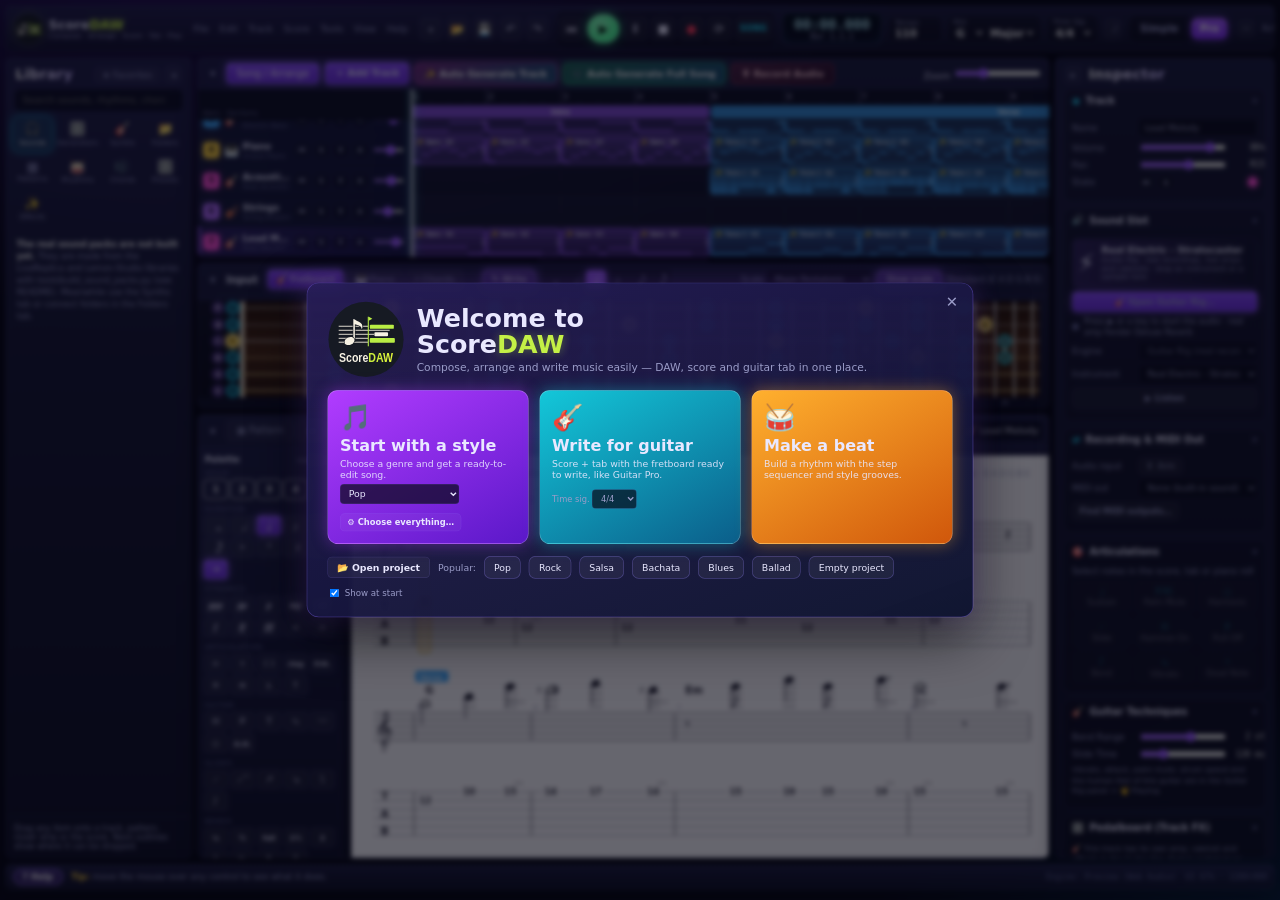
==== index.html @ 05373c9f "Add Acoustic Guitar song preset under Rock" ====
<!DOCTYPE html>
<!--
  =============================================================================
   LEMON SCORE STUDIO — main window
   -----------------------------------------------------------------------------
   DAW + score editor + guitar tab editor in one program.
   Layout (7 fixed zones):
     1. Top bar ........ logo, menus, file, transport, tempo/key/meter, Simple/Pro
     2. Library ........ left panel, drag & drop sounds / rhythms / progressions
     3. Arrange ........ center top, the whole song (tracks over time)
     4. Input strip .... center, fretboard / piano / chord builder (foldable)
     5. Editor ......... center bottom, Pattern | Piano Roll | Score | Tab | Score+Tab | Mixer
     6. Inspector ...... right panel, sound slot, articulations, techniques, pedalboard
     7. Help bar ....... bottom, contextual help for the control under the mouse
   Open this file in Chrome / Edge. In the desktop version it runs inside WebView2.
  =============================================================================
-->
<html lang="en">
<head>
  <meta charset="UTF-8">
  <meta name="viewport" content="width=device-width, initial-scale=1.0">
  <title>ScoreDAW</title>
  <link rel="icon" type="image/svg+xml" href="assets/scoredaw-icon.svg">
  <link rel="stylesheet" href="css/styles.css">
  <link rel="stylesheet" href="css/guitarrig.css">
  <link rel="stylesheet" href="css/pianorig.css">
  <link rel="stylesheet" href="css/windrig.css">
  <link rel="stylesheet" href="css/recstudio.css">
</head>
<body class="mode-pro">

<div id="viewport">
<div id="app">

  <!-- ===================================================== 1. TOP BAR === -->
  <header id="topbar" class="glass">
    <div class="brand" data-help="ScoreDAW — DAW, score and guitar tab editor in one program.">
      <div class="logo"><img src="assets/scoredaw-icon.svg" width="44" height="44" alt="ScoreDAW"></div>
      <div class="brand-text">
        <div class="brand-name">Score<span>DAW</span></div>
        <div class="brand-tag">Compose · Arrange · Score · Tab · Play</div>
      </div>
    </div>

    <nav class="menubar" id="menubar"><!-- built by app.js --></nav>

    <div class="tb-group file-group">
      <button class="icon-btn" id="btnNew" data-help="New project (Ctrl+N). Opens the welcome screen.">＋</button>
      <button class="icon-btn" id="btnOpen" data-help="Open a project file (.lss.json) — Ctrl+O">📂</button>
      <button class="icon-btn" id="btnSave" data-help="Save the project to a file — Ctrl+S">💾</button>
      <button class="icon-btn" id="btnUndo" data-help="Undo — Ctrl+Z">↶</button>
      <button class="icon-btn" id="btnRedo" data-help="Redo — Ctrl+Y">↷</button>
      <input type="file" id="fileOpen" accept=".json,.lss" hidden>
    </div>

    <div class="tb-group transport" id="transport">
      <button class="tr-btn" id="btnHome" data-help="Go to the start of the song (Home)">⏮</button>
      <button class="tr-btn play" id="btnPlay" data-help="Play / Pause — Space">▶</button>
      <button class="tr-btn" id="btnPause" aria-label="Pause" data-help="Pause at the current position. Play resumes from here." disabled>Ⅱ</button>
      <button class="tr-btn" id="btnStop" data-help="Stop and return to the start position">■</button>
      <button class="tr-btn rec" id="btnRec" data-help="Record — R. While playing, notes you play on the PC keyboard, piano, fretboard or MIDI keyboard are recorded on the selected track.">●</button>
      <button class="tr-btn loop" id="btnLoop" aria-label="Loop" aria-pressed="false" data-help="Loop the song or the selected section — L">⟳</button>
      <button class="tr-btn mode" id="btnPatMode" data-help="SONG = play the whole song. PAT = loop only the selected pattern (to build beats and riffs) — P">SONG</button>
    </div>

    <div class="lcd" id="lcd" data-help="Song position: minutes:seconds and Bar.Beat.Sixteenth">
      <div class="lcd-time" id="lcdTime">00:00.000</div>
      <div class="lcd-bars" id="lcdBars">Bar 1.1.1</div>
    </div>

    <div class="tb-group params">
      <label class="param" data-help="Tempo in beats per minute. Drag up/down or type a value.">
        <span>Tempo</span>
        <input type="number" id="inTempo" min="30" max="300" step="1" value="120">
      </label>
      <label class="param" data-help="Key of the song. Used by the scale overlay, chord buttons and generators.">
        <span>Key</span>
        <div class="inline">
          <select id="inKey"></select>
          <select id="inScale"><option value="major">Major</option><option value="minor">Minor</option></select>
        </div>
      </label>
      <label class="param" data-help="Time signature (beats per bar): 2/4 3/4 4/4 5/4 6/8 7/8 9/8 12/8. The generators (Auto Generate) write in 4/4.">
        <span>Time Sig.</span>
        <select id="inMeter"></select>
      </label>
      <button class="toggle-btn" id="btnMetronome" data-help="Metronome on/off — M">
        <span class="tg-ico">𝅘𝅥𝅮</span>
      </button>
    </div>

    <div class="tb-group mode-switch" data-help="Simple mode shows only the essential controls. Pro mode shows everything. Your project is the same in both modes.">
      <button id="btnSimple">Simple</button>
      <button id="btnPro" class="active">Pro</button>
    </div>

    <div class="tb-group right-tools">
      <div class="scale-ctl" data-help="Interface size. Auto fits the window; − / + changes the size (Ctrl − / Ctrl +, Ctrl 0 = Auto).">
        <button class="icon-btn small" id="btnScaleDown">−</button>
        <span id="scaleLabel">Auto</span>
        <button class="icon-btn small" id="btnScaleUp">+</button>
      </div>
      <button class="icon-btn" id="btnSettings" data-help="Settings: audio and MIDI devices, library folders, interface — Ctrl+,">⚙</button>
      <button class="icon-btn" id="btnHelp" data-help="Help and keyboard shortcuts — F1">?</button>
    </div>
  </header>

  <!-- ======================================================== MAIN ===== -->
  <main id="main">

    <!-- ================================================ 2. LIBRARY ===== -->
    <aside id="library" class="glass panel side-panel">
      <!-- collapsed strip (shown when the panel is retracted) -->
      <div class="side-strip" id="libStrip" data-help="Open the Library (Alt+1)"><span class="strip-ico">📚</span><span class="strip-text">Library</span><span class="strip-ico">▸</span></div>
      <div class="side-resize right" id="libResize" data-help="Drag to change the width of the Library"></div>
      <div class="panel-head">
        <h2>Library</h2>
        <button class="chip-btn" id="libFavToggle" data-help="Show only your favorites (★)">★ Favorites</button>
        <button class="collapse-btn" id="btnLibCollapse" data-help="Retract the Library to a thin strip (Alt+1)">◂</button>
      </div>
      <div class="search">
        <input type="search" id="libSearch" placeholder="Search sounds, rhythms, chords…" data-help="Search the whole library by name, genre or instrument">
      </div>
      <div class="lib-tabs" id="libTabs"><!-- built by library.js --></div>
      <div class="lib-list" id="libList"><!-- built by library.js --></div>
      <div class="lib-footer" id="libFooter" data-help="Drag any item from the library and drop it on a track, a pattern, the mixer or the score. Neon outlines show where you can drop it."></div>
    </aside>

    <!-- ================================================= CENTER ======== -->
    <section id="center">

      <!-- 3. ARRANGE -->
      <div id="arrangePanel" class="glass panel">
        <div class="panel-toolbar">
          <button class="fold-btn" id="btnFoldArrange" data-help="Fold / unfold the Song / Arrange panel (Alt+2)">▾</button>
          <div class="tabs big">
            <button class="tab active" data-help="Song / Arrange: the whole song — tracks, sections and patterns over time.">Song / Arrange</button>
          </div>
          <button class="btn primary" id="btnAddTrack" data-help="Add a new track (guitar, bass, keys, strings, synth or drums)">＋ Add Track</button>
          <button class="btn ag-btn" id="btnAutoGen" data-help="Auto Generate Track (Ctrl+G): analyzes the song (key, chords, bass, groove, sections) and writes a melody, harmony, bass or drum part for the selected track in the chosen genre — bar by bar, as editable patterns">✨ Auto Generate Track</button>
          <button class="btn ag-btn ag-full" id="btnAutoSong" data-help="Auto Generate Full Song (Ctrl+Shift+G): creates a complete song of a genre (salsa, merengue, bachata, rock, blues, jazz…) in your key — instruments, rhythm, harmony and melodies of the genre">🎼 Auto Generate Full Song</button>
          <button class="btn rs-btn" id="btnRecStudio" data-help="Recording Studio: record from a microphone, guitar or any input of the PC (selectable), edit the take (cut, add, fades…) and insert it into the song where you choose">🎙 Record Audio</button>
          <div class="spacer"></div>
          <label class="mini-param pro-only" data-help="Zoom of the arrange view">Zoom
            <input type="range" id="arrZoom" min="3" max="16" step="1" value="7">
          </label>
        </div>
        <div class="arr-scroll" id="arrScroll"><!-- built by arrange.js --></div>
      </div>
      <div class="vsplit" id="split1" data-help="Drag to change the height of the Song / Arrange panel. Double-click = default size."></div>

      <!-- 4. INPUT STRIP -->
      <div id="inputStrip" class="glass panel">
        <div class="panel-toolbar">
          <button class="fold-btn" id="btnFoldInput" data-help="Fold / unfold the Input panel (Alt+3)">▾</button>
          <h3>Input</h3>
          <div class="tabs" id="inputTabs">
            <button class="tab active" data-input="fretboard" data-help="Guitar fretboard: click a fret to write a note. Shift+click adds notes to the same chord.">🎸 Fretboard</button>
            <button class="tab" data-input="piano" data-help="Piano: click keys or use the PC keyboard (Z…M and Q…U rows). [ and ] change octave.">🎹 Piano</button>
            <button class="tab" data-input="chords" data-help="Chord Builder: pick a root and a type, see the guitar and piano shapes, insert with one click.">♯ Chords</button>
          </div>
          <div class="sep"></div>
          <button class="toggle-btn on" id="btnWrite" data-help="Step input ON: notes you click or play are written at the cursor of the selected track. OFF: only listen.">✎ Write</button>
          <div class="dur-palette" id="durPalette" data-help="Note duration used when writing notes"></div>
          <div class="spacer"></div>
          <div id="inputOptions" class="input-options"><!-- per-input options --></div>
        </div>
        <div class="input-body" id="inputBody">
          <canvas id="fretCanvas"></canvas>
          <div id="pianoWrap" class="hidden"></div>
          <div id="chordWrap" class="hidden"></div>
        </div>
      </div>

      <div class="vsplit" id="split2" data-help="Drag to change the height of the Input panel. Double-click = default size."></div>

      <!-- 5. EDITOR -->
      <div id="editorPanel" class="glass panel">
        <div class="panel-toolbar">
          <button class="fold-btn" id="btnFoldEditor" data-help="Fold / unfold the Editor panel (Alt+4)">▾</button>
          <div class="tabs big" id="editorTabs">
            <button class="tab" data-view="pattern" data-help="Pattern (F2): step sequencer for drums and percussion">▦ Pattern</button>
            <button class="tab" data-view="pianoroll" data-help="Piano Roll (F3): edit notes, length and velocity">▤ Piano Roll</button>
            <button class="tab" data-view="score" data-help="Score (F4): standard notation">𝄞 Score</button>
            <button class="tab" data-view="tab" data-help="Tab (F5): guitar / bass tablature with techniques">𝄚 Tab</button>
            <button class="tab active" data-view="scoretab" data-help="Score + Tab (F6): notation and tablature linked, like Guitar Pro">𝄞𝄚 Score + Tab</button>
            <button class="tab" data-view="mixer" data-help="Mixer (F7): volume, pan, effects and sends for every track">🎚 Mixer</button>
            <button class="tab" data-view="instrument" data-help="Instrument / Generator (F8): edit the sound generator of the selected track (synth oscillators, filter, envelopes, sampler…)">🎛 Generator</button>
          </div>
          <div id="editorMini"><!-- pattern-only transport --></div>
          <div class="spacer"></div>
          <div class="editor-tools" id="editorTools"><!-- per-view tools --></div>
        </div>
        <div class="editor-body" id="editorBody">
          <div class="view" id="view-pattern"></div>
          <div class="view" id="view-pianoroll"><canvas id="prCanvas"></canvas></div>
          <div class="view notation-view" id="view-notation"><div class="paper" id="paper"></div></div>
          <div class="view" id="view-mixer"></div>
          <div class="view" id="view-instrument"></div>
        </div>
      </div>
    </section>

    <!-- ============================================== 6. INSPECTOR ===== -->
    <aside id="inspector" class="glass panel side-panel">
      <div class="side-strip" id="inspStrip" data-help="Open the Inspector (Alt+5)"><span class="strip-ico">◂</span><span class="strip-text">Inspector</span><span class="strip-ico">🎛️</span></div>
      <div class="side-resize left" id="inspResize" data-help="Drag to change the width of the Inspector"></div>
      <div class="panel-head">
        <button class="collapse-btn" id="btnInspCollapse" data-help="Retract the Inspector to a thin strip (Alt+5)">▸</button>
        <h2>Inspector</h2>
      </div>
      <div class="insp-body" id="inspBody"><!-- built by inspector.js --></div>
    </aside>
  </main>

  <!-- ================================================ 7. HELP BAR ===== -->
  <footer id="helpbar" class="glass">
    <button class="help-pill" id="btnHelp2" data-help="Open help and shortcuts — F1">? Help</button>
    <div class="help-text" id="helpText"><b>Tip:</b> move the mouse over any control to see what it does.</div>
    <div class="status" id="statusBar">
      <span id="statusEngine" data-help="The audio engine runs in the browser (Web Audio). Real samples come from your own sound folders or the optional sound packs you build locally.">Engine: Preview (Web Audio)</span>
      <span id="statusRate"></span>
    </div>
  </footer>

  <!-- ================================================= OVERLAYS ===== -->
  <div id="modalRoot"></div>
  <div id="ctxMenu" class="ctx-menu hidden"></div>
  <div id="toast" class="toast"></div>

</div>
</div>

<!-- Scripts (plain scripts, no build step needed) -->
<script src="js/config.js"></script>
<script src="js/util.js"></script>
<script src="js/pedals.js?v=20261116b"></script>
<script src="js/model.js?v=522aa3b517d8"></script>
<script src="js/audio.js?v=20261116b"></script>
<!-- Guitar Rig: the Guitar Lab engine (tools/guitar-lab) — gl-base.js tells it where its files are -->
<script src="js/gl-base.js"></script>
<script src="tools/guitar-lab/presets.js"></script>
<script src="tools/guitar-lab/packs/index.js" onerror="void 0"></script>
<script src="tools/guitar-lab/sampler.js"></script>
<script src="tools/guitar-lab/engine.js?v=20261116b"></script>
<script src="js/guitarrig.js?v=20261116b"></script>
<!-- Piano Rig: the Piano Lab engine (tools/piano-lab) — pl-base.js tells it where its files are -->
<script src="js/pl-base.js"></script>
<script src="tools/piano-lab/presets.js"></script>
<script src="tools/piano-lab/packs/index.js" onerror="void 0"></script>
<script src="tools/piano-lab/sampler.js"></script>
<script src="tools/piano-lab/engine.js?v=20261116b"></script>
<script src="js/pianorig.js?v=20261116b"></script>
<!-- Wind Rig: the Wind Lab engine (tools/wind-lab) — wl-base.js tells it where its files are -->
<script src="js/wl-base.js"></script>
<script src="tools/wind-lab/presets.js"></script>
<script src="tools/wind-lab/packs/index.js" onerror="void 0"></script>
<script src="tools/wind-lab/engine.js?v=20261116b"></script>
<script src="js/windrig.js?v=20261116b"></script>
<script src="js/samples.js"></script>
<script src="js/factory.js"></script>
<script src="sounds/index.js" onerror="void 0"></script>
<script src="js/views/library.js"></script>
<script src="js/views/arrange.js"></script>
<script src="js/views/input.js"></script>
<script src="js/views/pattern.js"></script>
<script src="js/views/pianoroll.js"></script>
<script src="js/views/notation.js?v=4c7d83ddad11"></script>
<script src="js/views/mixer.js"></script>
<script src="js/views/inspector.js"></script>
<script src="js/settings.js"></script>
<script src="js/generators.js?v=bba59da0f221"></script>
<script src="js/autogen.js?v=80a50e24b7ce"></script>
<script src="js/styles.js?v=19107a860e2a"></script>
<script src="js/bands.js?v=vh20261116"></script>
<script src="js/styledata.js?v=30496b68a63e"></script>
<script src="js/legends.js?v=vh20261116b"></script>
<script src="js/songgen.js?v=4d989468b57d"></script>
<script src="js/vocals.js"></script>
<script src="js/export.js"></script>
<script src="js/midiout.js"></script>
<script src="js/recorder.js"></script>
<script src="js/recstudio.js"></script>
<script src="js/desktop.js"></script>
<script src="js/views/instrument.js"></script>
<script src="js/views/guitarrig-panel.js"></script>
<script src="js/views/rig-ui.js"></script>
<script src="js/views/pianorig-panel.js"></script>
<script src="js/views/windrig-panel.js"></script>
<script src="js/layout.js"></script>
<script src="js/app.js"></script>
</body>
</html>
---- css/styles.css ----
/* =============================================================================
 *  LEMON SCORE STUDIO — STYLES
 *  Dark modern theme, neon accents, glassmorphism, HUD-style readouts.
 *  All colours are CSS variables: change them here to re-theme the app.
 * ============================================================================= */

:root {
  /* ---- base palette ---- */
  --bg-0: #070816;
  --bg-1: #0d0f24;
  --bg-2: #141734;
  --bg-3: #1c2046;
  --glass: rgba(22, 24, 52, 0.72);
  --glass-strong: rgba(28, 30, 64, 0.9);
  --line: rgba(150, 130, 255, 0.16);
  --line-strong: rgba(150, 130, 255, 0.32);
  --text: #e9e8ff;
  --text-dim: #9a9cc8;
  --text-faint: #646799;

  /* ---- neon accents ---- */
  --accent: #9b5cff;          /* purple */
  --accent-2: #22e0ff;        /* cyan */
  --accent-3: #ff4fd8;        /* magenta */
  --good: #2bff88;            /* play green */
  --rec: #ff3b5c;             /* record red */
  --warn: #ffb02e;
  --glow: 0 0 12px rgba(155, 92, 255, 0.55);
  --glow-cyan: 0 0 12px rgba(34, 224, 255, 0.5);

  /* ---- type ---- */
  --font: "Segoe UI Variable Text", "Segoe UI", "Inter", system-ui, sans-serif;
  --font-display: "Segoe UI Variable Display", "Segoe UI", system-ui, sans-serif;
  --font-mono: "Cascadia Mono", "Consolas", "SF Mono", monospace;
  --font-music: "Segoe UI Symbol", "Noto Music", "Bravura Text", "Apple Symbols", serif;

  --radius: 10px;
  --radius-sm: 7px;
}

* { box-sizing: border-box; }
html, body {
  margin: 0; height: 100%; overflow: hidden;
  background: radial-gradient(1200px 700px at 15% -10%, #2a1460 0%, transparent 60%),
              radial-gradient(1000px 600px at 110% 110%, #062a4a 0%, transparent 55%),
              var(--bg-0);
  color: var(--text); font-family: var(--font); font-size: 14px;
  user-select: none;
}
button, input, select { font-family: inherit; font-size: inherit; color: inherit; }
.hidden { display: none !important; }
.spacer { flex: 1; }
.sep { width: 1px; height: 26px; background: var(--line); margin: 0 6px; }

/* ===================================================== SCALING ========== */
/* #app is laid out at the design size and scaled by app.js (CONFIG.ui) */
#viewport { position: fixed; inset: 0; overflow: hidden; }
#app {
  position: absolute; left: 0; top: 0; transform-origin: 0 0;
  display: grid; grid-template-rows: 70px 1fr 38px; gap: 8px; padding: 8px;
}

/* ======================================================= GLASS ========== */
.glass {
  background: linear-gradient(180deg, rgba(34, 36, 76, 0.78), rgba(18, 20, 44, 0.78));
  border: 1px solid var(--line);
  border-radius: var(--radius);
  box-shadow: 0 10px 30px rgba(0, 0, 0, 0.35), inset 0 1px 0 rgba(255, 255, 255, 0.05);
  backdrop-filter: blur(14px);
}
.panel { display: flex; flex-direction: column; min-height: 0; min-width: 0; overflow: hidden; }
.panel-head { display: flex; align-items: center; justify-content: space-between; padding: 12px 14px 8px; }
.panel-head h2 {
  margin: 0; font-family: var(--font-display); font-size: 21px; font-weight: 600; letter-spacing: .3px;
  background: linear-gradient(90deg, #fff, #c9b8ff); -webkit-background-clip: text; background-clip: text; color: transparent;
}
.panel-toolbar {
  display: flex; align-items: center; gap: 8px; padding: 6px 10px; min-height: 44px;
  border-bottom: 1px solid var(--line); flex-wrap: nowrap;
}
.panel-toolbar h3 { margin: 0 6px 0 0; font-size: 16px; font-weight: 600; }

/* ===================================================== BUTTONS ========== */
.btn, .icon-btn, .chip-btn, .toggle-btn, .tab, .tr-btn {
  border: 1px solid var(--line); background: rgba(255, 255, 255, 0.04);
  border-radius: var(--radius-sm); cursor: pointer; transition: all .12s ease;
}
.btn { padding: 7px 14px; font-weight: 600; }
.btn:hover, .icon-btn:hover, .chip-btn:hover, .toggle-btn:hover, .tab:hover { border-color: var(--line-strong); background: rgba(155, 92, 255, 0.14); }
.btn.primary { background: linear-gradient(180deg, #8a4dff, #6a2fe0); border-color: #a77bff; box-shadow: var(--glow); }
.btn.primary:hover { filter: brightness(1.15); }
.btn.cyan { background: linear-gradient(180deg, #1fc7ea, #0d8fb8); border-color: #6fe9ff; box-shadow: var(--glow-cyan); color: #00131c; }
.icon-btn { width: 34px; height: 34px; display: inline-flex; align-items: center; justify-content: center; font-size: 17px; }
.icon-btn.small { width: 26px; height: 26px; font-size: 15px; }
.chip-btn { padding: 4px 10px; font-size: 13px; color: var(--text-dim); }
.chip-btn.on { color: #ffd23f; border-color: #ffd23f66; }
.toggle-btn { padding: 6px 12px; display: inline-flex; align-items: center; gap: 6px; color: var(--text-dim); }
.toggle-btn.on { color: #fff; background: linear-gradient(180deg, rgba(155, 92, 255, .45), rgba(110, 50, 230, .35)); border-color: #a77bff; box-shadow: var(--glow); }
.tabs { display: flex; gap: 4px; }
.tab { padding: 6px 12px; color: var(--text-dim); white-space: nowrap; }
.tabs.big .tab { padding: 7px 15px; font-size: 14.5px; }
.tab.active { color: #fff; background: linear-gradient(180deg, #8a4dff, #6a2fe0); border-color: #b08cff; box-shadow: var(--glow); }
.fold-btn { background: none; border: none; color: var(--text-dim); cursor: pointer; font-size: 16px; }
select, input[type=number], input[type=text], input[type=search] {
  background: rgba(8, 9, 24, 0.7); border: 1px solid var(--line); border-radius: 6px; padding: 5px 8px; outline: none;
}
select:focus, input:focus { border-color: var(--accent-2); box-shadow: var(--glow-cyan); }
option { background: var(--bg-2); }
input[type=range] { accent-color: var(--accent); }

/* ===================================================== TOP BAR ========== */
#topbar { display: flex; align-items: center; gap: 10px; padding: 0 12px; min-width: 0; overflow: hidden; }
.brand { display: flex; align-items: center; gap: 8px; flex: 0 0 auto; white-space: nowrap; }
.brand-name { font-family: var(--font-display); font-weight: 700; font-size: 19px; letter-spacing: .2px; line-height: 1.1; }
.brand-tag { font-size: 10.5px; color: var(--text-dim); }
.menubar { display: flex; gap: 2px; }
.menubar .menu-item { position: relative; padding: 6px 7px; border-radius: 6px; cursor: pointer; color: var(--text-dim); }
.menubar .menu-item:hover, .menubar .menu-item.open { background: rgba(155, 92, 255, .15); color: #fff; }
.menu-drop { position: absolute; min-width: 250px; z-index: 300; padding: 6px; background: var(--glass-strong); }
.menu-drop .mi { padding: 7px 10px; border-radius: 6px; display: flex; justify-content: space-between; gap: 16px; color: var(--text); }
.menu-drop .mi:hover { background: rgba(155, 92, 255, .25); }
.menu-drop .mi kbd { color: var(--text-faint); font-family: var(--font-mono); font-size: 12px; }
.menu-drop .msep { height: 1px; background: var(--line); margin: 5px 4px; }
.tb-group { display: flex; align-items: center; gap: 6px; }
.transport { background: rgba(0, 0, 0, .25); padding: 5px; border-radius: 12px; border: 1px solid var(--line); }
.tr-btn { width: 36px; height: 36px; font-size: 18px; display: inline-flex; align-items: center; justify-content: center; }
.tr-btn.play { width: 48px; border-radius: 50%; height: 44px; color: #002210; background: radial-gradient(circle at 40% 35%, #8dffc0, var(--good)); border-color: #b5ffd6; box-shadow: 0 0 16px rgba(43, 255, 136, .6); }
.tr-btn.play.playing { background: radial-gradient(circle at 40% 35%, #fff2a8, #ffd23f); box-shadow: 0 0 16px rgba(255, 210, 63, .6); }
.tr-btn.rec { color: var(--rec); }
.tr-btn.rec.on { color: #fff; background: var(--rec); box-shadow: 0 0 16px rgba(255, 59, 92, .7); animation: pulse 1s infinite; }
.tr-btn.loop.on { color: var(--accent-2); border-color: #22e0ff66; }
@keyframes pulse { 50% { opacity: .65; } }
.lcd {
  background: linear-gradient(180deg, #05060f, #0b0d22); border: 1px solid var(--line-strong); border-radius: 10px;
  padding: 4px 12px; min-width: 150px; text-align: center; box-shadow: inset 0 0 16px rgba(34, 224, 255, .12);
}
.lcd-time { font-family: var(--font-mono); font-size: 21px; color: #dff9ff; text-shadow: 0 0 8px rgba(34, 224, 255, .6); }
.lcd-bars { font-family: var(--font-mono); font-size: 12px; color: var(--text-dim); }
.params { gap: 8px; }
.param { white-space: nowrap; display: flex; flex-direction: column; font-size: 11px; color: var(--text-dim); background: rgba(0, 0, 0, .25); border: 1px solid var(--line); border-radius: 9px; padding: 3px 8px; }
.param input, .param select { background: transparent; border: none; font-size: 16px; color: #fff; padding: 0; font-weight: 600; }
.param input[type=number] { width: 62px; }
.param .inline { display: flex; gap: 4px; }
.mode-switch { background: rgba(0, 0, 0, .3); border: 1px solid var(--line); border-radius: 12px; padding: 4px; }
.mode-switch button { border: none; background: none; padding: 7px 13px; border-radius: 9px; cursor: pointer; color: var(--text-dim); font-weight: 600; font-size: 15px; }
.mode-switch button.active { background: linear-gradient(180deg, #a35cff, #7b2ff0); color: #fff; box-shadow: var(--glow); }
.right-tools { margin-left: auto; }
.scale-ctl { display: flex; align-items: center; gap: 4px; font-size: 12px; color: var(--text-dim); }
.scale-ctl span { min-width: 42px; text-align: center; font-family: var(--font-mono); }

/* ======================================================== MAIN ========== */
#main { display: grid; grid-template-columns: 280px minmax(0, 1fr) 330px; gap: 8px; min-height: 0; }
#center { display: flex; flex-direction: column; gap: 0; min-width: 0; min-height: 0; }
#inputStrip { flex: 0 0 auto; }
#editorPanel { flex: 1 1 auto; }

/* ===================================================== LIBRARY ========== */
.search { padding: 0 12px 8px; }
.search input { width: 100%; padding: 8px 12px; border-radius: 9px; }
.lib-tabs { display: grid; grid-template-columns: repeat(5, 1fr); gap: 4px; padding: 0 10px 8px; }
.lib-tab { display: flex; flex-direction: column; align-items: center; gap: 2px; padding: 6px 2px; font-size: 11px; color: var(--text-dim); border-radius: 8px; border: 1px solid transparent; cursor: pointer; }
.lib-tab .ico { font-size: 19px; }
.lib-tab:hover { background: rgba(255, 255, 255, .05); }
.lib-tab.active { color: #fff; background: rgba(34, 224, 255, .12); border-color: #22e0ff55; box-shadow: var(--glow-cyan); }
.lib-list { flex: 1; overflow-y: auto; padding: 0 8px 8px; }
.lib-group { margin-bottom: 4px; }
.lib-group-head { display: flex; align-items: center; gap: 8px; padding: 7px 8px; border-radius: 8px; cursor: pointer; font-weight: 600; }
.lib-group-head:hover { background: rgba(255, 255, 255, .05); }
.lib-group-head .chev { margin-left: auto; color: var(--text-faint); transition: transform .15s; }
.lib-group.closed .chev { transform: rotate(-90deg); }
.lib-group.closed .lib-items { display: none; }
.lib-item {
  display: flex; align-items: center; gap: 8px; padding: 6px 8px 6px 26px; border-radius: 7px; cursor: grab;
  border: 1px solid transparent; font-size: 13.5px;
}
.lib-item:hover { background: rgba(155, 92, 255, .14); border-color: var(--line); }
.lib-item.active { background: rgba(155, 92, 255, .25); border-color: #9b5cff88; }
.lib-item .src { margin-left: auto; font-size: 10px; padding: 1px 6px; border-radius: 10px; border: 1px solid var(--line); color: var(--text-dim); }
.lib-item .src.LiveReplica { color: #ff9ff0; border-color: #ff4fd855; }
.lib-item .src.ScoreDAW { color: #ffe27a; border-color: #ffd23f55; }
.lib-item .star { color: var(--text-faint); cursor: pointer; }
.lib-item .star.on { color: #ffd23f; }
.lib-item .play-mini { opacity: 0; color: var(--accent-2); cursor: pointer; }
.lib-item:hover .play-mini { opacity: 1; }
.lib-footer { border-top: 1px solid var(--line); padding: 10px 12px; font-size: 12px; color: var(--text-dim); }
.lib-card { display: flex; gap: 10px; align-items: center; }
.lib-card .big-ico { font-size: 34px; width: 54px; height: 54px; display: flex; align-items: center; justify-content: center; border-radius: 12px; background: rgba(155, 92, 255, .15); border: 1px solid var(--line); }
.lib-card b { color: #fff; font-size: 14px; }

/* ================================================= DRAG & DROP ========== */
body.dragging .drop-target { outline: 2px dashed rgba(34, 224, 255, .55); outline-offset: -3px; }
body.dragging .drop-target.over { outline: 2px solid var(--accent-2); box-shadow: inset 0 0 24px rgba(34, 224, 255, .35); }

/* ===================================================== ARRANGE ========== */
.arr-scroll { flex: 1; overflow: auto; position: relative; min-height: 0; }
.arr-inner { position: relative; }
.arr-ruler-row { position: sticky; top: 0; z-index: 5; display: flex; background: var(--bg-1); }
.arr-corner { position: sticky; left: 0; z-index: 6; background: var(--bg-1); border-right: 1px solid var(--line); display: flex; align-items: flex-end; padding: 4px 8px; font-size: 11px; color: var(--text-faint); }
.arr-rows { position: relative; }
.arr-row { display: flex; height: 46px; border-bottom: 1px solid rgba(255, 255, 255, .04); }
.trk-head {
  position: sticky; left: 0; z-index: 4; display: flex; align-items: center; gap: 7px; padding: 0 8px;
  background: linear-gradient(90deg, #171a3b, #13163a); border-right: 1px solid var(--line); cursor: pointer;
}
.trk-head.sel { background: linear-gradient(90deg, #2a2160, #1d1a4d); box-shadow: inset 3px 0 0 var(--accent); }
.trk-num { width: 24px; height: 24px; border-radius: 6px; display: flex; align-items: center; justify-content: center; font-weight: 700; font-size: 13px; color: #10101e; }
.trk-ico { font-size: 17px; }
.trk-name { flex: 1; min-width: 0; font-size: 13.5px; font-weight: 600; white-space: nowrap; overflow: hidden; text-overflow: ellipsis; }
.trk-name small { display: block; font-weight: 400; color: var(--text-faint); font-size: 10.5px; }
.ms-btn { width: 22px; height: 20px; font-size: 11px; font-weight: 700; border-radius: 4px; border: 1px solid var(--line); background: rgba(0, 0, 0, .3); cursor: pointer; color: var(--text-dim); padding: 0; }
.ms-btn.m.on { background: #ffb02e; color: #221400; }
.ms-btn.s.on { background: #22e0ff; color: #00141c; }
.trk-vol { width: 46px; height: 4px; }
.arr-lanes { position: absolute; top: 0; }
.arr-playhead { position: absolute; top: 0; width: 2px; background: #fff; box-shadow: 0 0 8px #fff, 0 0 14px var(--accent-2); pointer-events: none; z-index: 7; }
.arr-playhead::before { content: ''; position: absolute; top: 0; left: -6px; border: 7px solid transparent; border-top: 9px solid #c9b8ff; }
.arr-empty-drop { height: 40px; display: flex; align-items: center; justify-content: center; color: var(--text-faint); font-size: 12px; }

/* ================================================= INPUT STRIP ========== */
.input-body { height: 168px; position: relative; }
#fretCanvas { width: 100%; height: 100%; display: block; cursor: pointer; }
#pianoWrap { height: 100%; padding: 8px 10px; }
.piano { position: relative; height: 100%; display: flex; }
.pkey { position: relative; flex: 1; border: 1px solid #222; border-radius: 0 0 6px 6px; background: linear-gradient(180deg, #f4f4ff, #d9d9ec); cursor: pointer; display: flex; align-items: flex-end; justify-content: center; padding-bottom: 5px; font-size: 10px; color: #445; }
.pkey.black { position: absolute; z-index: 2; height: 60%; background: linear-gradient(180deg, #2a2c44, #07080f); border-color: #000; color: #aab; }
.pkey.scale:not(.black) { background: linear-gradient(180deg, #f4f4ff, #cfd6ff); }
.pkey.scale.black { background: linear-gradient(180deg, #3a3470, #120f2c); }
.pkey.root:not(.black) { box-shadow: inset 0 -6px 0 #9b5cff; }
.pkey.down, .pkey.lit { background: linear-gradient(180deg, #e5c9ff, #a35cff) !important; color: #fff; }
.pkey.black.down, .pkey.black.lit { background: linear-gradient(180deg, #c48bff, #7b2ff0) !important; }
.pkey .pc { position: absolute; top: 4px; font-family: var(--font-mono); font-size: 10px; color: #7a6aff; }
.pkey.black .pc { color: #c9b8ff; }
.input-options { display: flex; align-items: center; gap: 8px; font-size: 12.5px; color: var(--text-dim); }
.input-options label { display: flex; align-items: center; gap: 4px; }
.dur-palette { display: flex; gap: 2px; background: rgba(0, 0, 0, .25); padding: 3px; border-radius: 8px; border: 1px solid var(--line); }
.dur-btn { width: 30px; height: 28px; border-radius: 6px; border: none; background: none; cursor: pointer; font-family: var(--font-music); font-size: 19px; color: var(--text-dim); line-height: 1; }
.dur-btn.active { background: var(--accent); color: #fff; box-shadow: var(--glow); }
.chord-builder { display: grid; grid-template-columns: 1fr 160px 210px; gap: 14px; padding: 10px 14px; height: 100%; }
.cb-roots, .cb-types, .cb-diatonic { display: flex; flex-wrap: wrap; gap: 4px; margin-bottom: 6px; }
.cb-btn { padding: 4px 9px; min-width: 38px; border-radius: 6px; border: 1px solid var(--line); background: rgba(255, 255, 255, .04); cursor: pointer; font-size: 13px; }
.cb-btn.active { background: var(--accent); border-color: #b08cff; box-shadow: var(--glow); }
.cb-diatonic .cb-btn { min-width: 64px; text-align: center; }
.cb-diatonic .cb-btn small { display: block; color: var(--text-faint); font-size: 10px; }
.cb-name { font-size: 30px; font-weight: 700; font-family: var(--font-display); text-shadow: 0 0 12px rgba(155, 92, 255, .7); }
.cb-diagram { display: flex; flex-direction: column; align-items: center; gap: 6px; }

/* ====================================================== EDITOR ========== */
.editor-body { flex: 1; position: relative; min-height: 0; }
.view { position: absolute; inset: 0; display: none; overflow: auto; }
.view.active { display: block; }
.editor-tools { display: flex; align-items: center; gap: 6px; }
.tool-btn { min-width: 32px; height: 30px; padding: 0 8px; border-radius: 6px; border: 1px solid var(--line); background: rgba(255, 255, 255, .04); cursor: pointer; font-size: 13px; color: var(--text-dim); }
.tool-btn.music { font-family: var(--font-music); font-size: 17px; }
.tool-btn:hover { color: #fff; border-color: var(--line-strong); }
.tool-btn.on { color: #fff; background: rgba(155, 92, 255, .35); border-color: #a77bff; }
.track-pick { min-width: 170px; }

/* --- pattern (step sequencer) --- */
.seq { padding: 10px 14px; }
.seq-head { display: flex; align-items: center; gap: 10px; margin-bottom: 8px; color: var(--text-dim); font-size: 13px; }
.seq-row { display: grid; grid-template-columns: 34px 170px 1fr; align-items: center; gap: 8px; margin-bottom: 5px; }
.seq-row .rname { display: flex; align-items: center; gap: 8px; font-size: 13.5px; cursor: pointer; }
.seq-row .rdot { width: 10px; height: 10px; border-radius: 50%; }
.seq-steps { display: grid; grid-template-columns: repeat(var(--steps, 16), 1fr); gap: 4px; }
.step { height: 30px; border-radius: 5px; background: rgba(255, 255, 255, .06); border: 1px solid rgba(255, 255, 255, .06); cursor: pointer; transition: transform .05s; }
.step.beat { background: rgba(255, 255, 255, .1); }
.step.on { box-shadow: 0 0 10px currentColor; }
.step.now { outline: 2px solid #fff; }
.seq-nums { display: grid; grid-template-columns: repeat(16, 1fr); gap: 4px; margin-left: 220px; font-size: 11px; color: var(--text-faint); text-align: center; margin-bottom: 4px; }
.seq-bars { display: flex; gap: 4px; flex-wrap: wrap; margin-top: 12px; align-items: center; font-size: 12px; color: var(--text-dim); }
.bar-chip { width: 30px; height: 22px; border-radius: 5px; border: 1px solid var(--line); background: rgba(255, 255, 255, .04); cursor: pointer; font-size: 11px; }
.bar-chip.on { background: rgba(124, 255, 79, .3); border-color: #7cff4f88; color: #fff; }

/* --- piano roll --- */
#prCanvas { display: block; }

/* --- notation --- */
.notation-view { background: radial-gradient(800px 400px at 50% 0, rgba(155, 92, 255, .08), transparent); }
.paper { margin: 12px auto; background: #fbfaff; border-radius: 8px; box-shadow: 0 8px 30px rgba(0, 0, 0, .5); width: max-content; padding: 14px 20px 20px; }
.paper svg { display: block; }
.paper text { font-family: var(--font); }
.paper .music { font-family: var(--font-music); }
.empty-msg { padding: 40px; text-align: center; color: var(--text-dim); font-size: 15px; }
.empty-msg b { color: #fff; }

/* --- mixer --- */
.mixer { display: flex; gap: 8px; padding: 10px; height: 100%; min-width: max-content; }
.strip { width: 108px; display: flex; flex-direction: column; align-items: center; gap: 6px; padding: 8px 6px; border-radius: 10px; background: linear-gradient(180deg, rgba(40, 42, 86, .8), rgba(16, 18, 40, .9)); border: 1px solid var(--line); }
.strip.sel { border-color: #a77bff; box-shadow: var(--glow); }
.strip.master { width: 140px; background: linear-gradient(180deg, rgba(80, 60, 20, .5), rgba(20, 16, 10, .9)); border-color: #ffd23f55; }
.strip-head { width: 100%; text-align: center; padding: 4px; border-radius: 7px; font-weight: 700; font-size: 12.5px; color: #10101e; white-space: nowrap; overflow: hidden; text-overflow: ellipsis; }
.strip .slots { width: 100%; display: flex; flex-direction: column; gap: 3px; }
.slot { font-size: 11px; padding: 3px 6px; border-radius: 5px; background: rgba(0, 0, 0, .35); border: 1px solid var(--line); color: var(--text-faint); cursor: pointer; display: flex; justify-content: space-between; }
.slot.on { color: #fff; border-color: #22e0ff66; }
.slot.on::after { content: '●'; color: var(--good); }
.strip .knobrow { display: flex; gap: 4px; font-size: 10px; color: var(--text-dim); width: 100%; justify-content: space-between; }
.strip .knobrow label { display: flex; flex-direction: column; align-items: center; width: 50%; }
.strip .knobrow input { width: 44px; }
.fader-wrap { flex: 1; display: flex; gap: 6px; align-items: stretch; min-height: 120px; }
.fader { writing-mode: vertical-lr; direction: rtl; width: 22px; }
.meter { width: 10px; border-radius: 4px; background: #05060f; border: 1px solid var(--line); position: relative; overflow: hidden; }
.meter i { position: absolute; left: 0; right: 0; bottom: 0; background: linear-gradient(0deg, #2bff88 0%, #c8ff3a 60%, #ffb02e 80%, #ff3b5c 100%); background-size: 100% 100%; }
.db { font-family: var(--font-mono); font-size: 11px; color: var(--text-dim); }
.strip .ms { display: flex; gap: 4px; }
.loud { font-family: var(--font-mono); font-size: 22px; color: #ffe27a; text-shadow: 0 0 10px rgba(255, 210, 63, .5); }

/* ==================================================== INSPECTOR ========= */
.insp-body { flex: 1; overflow-y: auto; padding: 0 12px 12px; }
.insp-sec { border: 1px solid var(--line); border-radius: 10px; margin-bottom: 10px; background: rgba(0, 0, 0, .18); }
.insp-sec > h4 { margin: 0; padding: 9px 12px; font-size: 14.5px; display: flex; align-items: center; gap: 8px; cursor: pointer; }
.insp-sec > h4 .pw { color: var(--accent-2); }
.insp-sec > h4 .chev { margin-left: auto; color: var(--text-faint); }
.insp-sec.closed > .insp-content { display: none; }
.insp-content { padding: 4px 12px 12px; }
.insp-row { display: flex; align-items: center; gap: 8px; margin: 6px 0; font-size: 13px; color: var(--text-dim); }
.insp-row > span:first-child { min-width: 92px; }
.insp-row select, .insp-row input[type=text] { flex: 1; min-width: 0; }
.insp-row input[type=range] { flex: 1; }
.insp-row .val { min-width: 48px; text-align: right; font-family: var(--font-mono); font-size: 12px; color: #fff; }
.inst-card { display: flex; align-items: center; gap: 10px; padding: 8px; border-radius: 9px; background: linear-gradient(90deg, rgba(155, 92, 255, .2), transparent); border: 1px solid var(--line); margin: 6px 0; }
.inst-card .big-ico { font-size: 36px; }
.inst-card b { font-size: 14px; }
.inst-card small { display: block; color: var(--text-dim); font-size: 11px; }
.art-grid { display: grid; grid-template-columns: repeat(3, 1fr); gap: 5px; }
.art-btn { padding: 7px 4px; border-radius: 7px; border: 1px solid var(--line); background: rgba(255, 255, 255, .04); cursor: pointer; font-size: 12px; display: flex; flex-direction: column; align-items: center; gap: 1px; }
.art-btn .sym { font-family: var(--font-music); font-size: 15px; color: var(--accent-2); }
.art-btn.on { background: rgba(155, 92, 255, .4); border-color: #b08cff; box-shadow: var(--glow); }
.art-btn:disabled { opacity: .4; cursor: default; }
.pedals { display: grid; grid-template-columns: repeat(4, 1fr); gap: 6px; }
.pedal {
  height: 74px; border-radius: 9px; cursor: pointer; display: flex; flex-direction: column; align-items: center; justify-content: space-between; padding: 6px 2px;
  font-weight: 800; font-size: 11px; color: #fff; text-shadow: 0 1px 2px #0008; border: 1px solid rgba(255, 255, 255, .2); filter: saturate(.35) brightness(.6); position: relative;
}
.pedal .knobs { display: flex; gap: 4px; }
.pedal .knobs i { width: 12px; height: 12px; border-radius: 50%; background: radial-gradient(circle at 35% 35%, #555, #111); border: 1px solid #000; }
.pedal .led { width: 8px; height: 8px; border-radius: 50%; background: #300; }
.pedal.on { filter: none; box-shadow: 0 0 14px rgba(255, 255, 255, .25); }
.pedal.on .led { background: #ff3b3b; box-shadow: 0 0 8px #ff3b3b; }
.pedal.selected { outline: 2px solid #fff; }
.chain-label { font-size: 11px; color: var(--text-dim); margin: 8px 0 4px; text-align: center; font-family: var(--font-mono); }

/* ===================================================== HELP BAR ========= */
#helpbar { display: flex; align-items: center; gap: 12px; padding: 0 10px; font-size: 13px; }
.help-pill { border: 1px solid #a77bff; background: rgba(155, 92, 255, .25); color: #fff; border-radius: 16px; padding: 4px 14px; cursor: pointer; font-weight: 600; }
.help-text { flex: 1; color: var(--text-dim); white-space: nowrap; overflow: hidden; text-overflow: ellipsis; }
.help-text b { color: #ffd23f; }
.status { display: flex; gap: 14px; color: var(--text-faint); font-size: 12px; font-family: var(--font-mono); }

/* ====================================================== MODALS ========== */
.modal-back { position: absolute; inset: 0; background: rgba(4, 4, 14, .6); backdrop-filter: blur(4px); display: flex; align-items: center; justify-content: center; z-index: 100; }
.modal { width: 1000px; max-width: 92%; padding: 26px 30px; border-radius: 18px; position: relative;
  background: linear-gradient(160deg, rgba(40, 30, 90, .92), rgba(12, 18, 46, .95)); border: 1px solid #8a6bff66; box-shadow: 0 30px 80px rgba(0, 0, 0, .6), 0 0 40px rgba(155, 92, 255, .25); }
.modal .close { position: absolute; top: 14px; right: 16px; background: none; border: none; color: var(--text-dim); font-size: 22px; cursor: pointer; }
.welcome-head { display: flex; align-items: center; gap: 18px; margin-bottom: 18px; }
.welcome-head h1 { margin: 0; font-family: var(--font-display); font-size: 38px; line-height: 1.05; }
.welcome-head h1 span { color: #ffd23f; text-shadow: 0 0 18px rgba(255, 210, 63, .5); }
.welcome-head p { margin: 4px 0 0; color: var(--text-dim); font-size: 16px; }
.wcards { display: grid; grid-template-columns: repeat(3, 1fr); gap: 16px; }
.wcard { border-radius: 16px; padding: 18px; cursor: pointer; min-height: 170px; display: flex; flex-direction: column; gap: 6px; position: relative; border: 1px solid rgba(255, 255, 255, .25); transition: transform .12s; }
.wcard:hover { transform: translateY(-3px) scale(1.01); }
.wcard .wico { font-size: 38px; }
.wcard h3 { margin: 0; font-size: 24px; }
.wcard p { margin: 0; font-size: 14px; opacity: .9; }
.wcard select { margin-top: auto; align-self: flex-start; }
.wcard.style { background: linear-gradient(150deg, #b13cff, #5b18c9); box-shadow: 0 0 24px rgba(177, 60, 255, .4); }
.wcard.guitar { background: linear-gradient(150deg, #13c7d9, #0b5e8a); box-shadow: 0 0 24px rgba(19, 199, 217, .4); }
.wcard.beat { background: linear-gradient(150deg, #ffb02e, #d0570b); box-shadow: 0 0 24px rgba(255, 176, 46, .4); }
.welcome-foot { display: flex; align-items: center; gap: 12px; margin-top: 18px; flex-wrap: wrap; }
.tpl-chip { padding: 8px 14px; border-radius: 10px; border: 1px solid var(--line-strong); background: rgba(255, 255, 255, .05); cursor: pointer; }
.tpl-chip:hover { background: rgba(155, 92, 255, .25); }
.help-modal { max-height: 86%; overflow: auto; }
.help-modal table { width: 100%; border-collapse: collapse; font-size: 13.5px; }
.help-modal td { padding: 5px 8px; border-bottom: 1px solid var(--line); }
.help-modal td:first-child { font-family: var(--font-mono); color: #ffd23f; white-space: nowrap; }
.help-cols { display: grid; grid-template-columns: 1fr 1fr; gap: 24px; }

/* =================================================== CONTEXT MENU ======= */
.ctx-menu { position: absolute; z-index: 120; min-width: 200px; padding: 6px; border-radius: 10px; background: var(--glass-strong); border: 1px solid var(--line-strong); box-shadow: 0 12px 30px #0009; }
.ctx-menu .mi { padding: 7px 10px; border-radius: 6px; cursor: pointer; }
.ctx-menu .mi:hover { background: rgba(155, 92, 255, .3); }
.ctx-menu .msep { height: 1px; background: var(--line); margin: 4px; }

/* ========================================================= TOAST ======== */
.toast { position: absolute; left: 50%; bottom: 60px; transform: translateX(-50%) translateY(20px); opacity: 0; pointer-events: none;
  padding: 10px 18px; border-radius: 12px; background: var(--glass-strong); border: 1px solid #a77bff; box-shadow: var(--glow); transition: all .2s; z-index: 200; font-size: 14px; }
.toast.show { opacity: 1; transform: translateX(-50%) translateY(0); }

/* =================================================== SIMPLE MODE ======== */
body.mode-simple .pro-only { display: none !important; }

/* ===================================================== SCROLLBARS ======= */
::-webkit-scrollbar { width: 10px; height: 10px; }
::-webkit-scrollbar-track { background: transparent; }
::-webkit-scrollbar-thumb { background: rgba(155, 92, 255, .35); border-radius: 6px; border: 2px solid transparent; background-clip: padding-box; }
::-webkit-scrollbar-thumb:hover { background-color: rgba(155, 92, 255, .6); }

/* ================================================ v0.2 ADDITIONS ======== */
.btn.small { padding: 5px 10px; font-size: 12.5px; }
.lib-actions { display: flex; gap: 6px; flex-wrap: wrap; padding: 4px 4px 8px; }
.lib-root { display: flex; align-items: center; gap: 6px; padding: 6px 8px; margin: 2px 0; border-radius: 8px; background: rgba(34, 224, 255, .07); border: 1px solid rgba(34, 224, 255, .2); font-size: 13px; }
.lib-root small { color: var(--text-dim); margin-right: auto; }
.lib-hint { padding: 10px 8px; color: var(--text-dim); font-size: 12.5px; line-height: 1.45; }
.lib-hint b { color: #fff; }
.lib-folder { display: flex; align-items: center; gap: 4px; padding: 5px 6px; border-radius: 6px; cursor: pointer; font-size: 13px; white-space: nowrap; overflow: hidden; text-overflow: ellipsis; }
.lib-folder:hover { background: rgba(255, 255, 255, .06); }
.lib-folder .chev { width: 12px; color: var(--text-faint); }
.lib-tree .lib-item { padding-top: 4px; padding-bottom: 4px; }
.lib-item .nm { flex: 1; min-width: 0; white-space: nowrap; overflow: hidden; text-overflow: ellipsis; }
.lib-item .src { white-space: nowrap; }
.lib-tabs { grid-template-columns: repeat(4, 1fr); }
.pat-dot { width: 10px; height: 10px; border-radius: 3px; flex: 0 0 auto; box-shadow: 0 0 6px currentColor; }
.pad-sample { display: block; font-size: 10.5px; color: var(--accent-2); white-space: nowrap; overflow: hidden; text-overflow: ellipsis; max-width: 160px; }
.seq-row .rname { flex-direction: column; align-items: flex-start; gap: 0; }
.step.odd-bar { background: rgba(155, 92, 255, .10); }
.tr-btn.mode { width: 54px; font-size: 12px; font-weight: 800; letter-spacing: .5px; color: var(--accent-2); }
.tr-btn.mode.pat { color: #10101e; background: linear-gradient(180deg, #ffd23f, #ff9f2e); border-color: #ffe27a; box-shadow: 0 0 14px rgba(255, 176, 46, .6); }
#editorPanel .panel-toolbar .tabs { flex-shrink: 0; }
#editorPanel .panel-toolbar .spacer { flex: 0 0 8px; }
.editor-tools { flex: 1 1 auto; min-width: 0; overflow-x: auto; scrollbar-width: thin; }
.editor-tools > :first-child { margin-left: auto; }
.editor-tools > * { flex-shrink: 0; }

/* ======================================= RESIZABLE / COLLAPSIBLE PANELS == */
#main { transition: grid-template-columns .18s ease; }
body.resizing #main { transition: none; }
body.resizing, body.resizing * { cursor: inherit !important; user-select: none; }
.vsplit { flex: 0 0 8px; position: relative; cursor: row-resize; }
.vsplit::after { content: ''; position: absolute; left: 40%; right: 40%; top: 3px; height: 2px; border-radius: 2px; background: rgba(155, 92, 255, .35); transition: all .12s; }
.vsplit:hover::after, .vsplit.active::after { left: 10%; right: 10%; background: var(--accent-2); box-shadow: var(--glow-cyan); }
.vsplit.disabled { cursor: default; }
.vsplit.disabled::after { opacity: .15; }
body.resizing.row { cursor: row-resize; }
.panel.folded { flex: 0 0 auto !important; height: auto !important; }
.panel.folded > :not(.panel-toolbar) { display: none !important; }
.panel.folded > .panel-toolbar { border-bottom: none; }
.fold-btn { width: 24px; height: 24px; border-radius: 6px; flex: 0 0 auto; }
.fold-btn:hover { background: rgba(155, 92, 255, .2); color: #fff; }
.input-body { min-height: 0; }

.side-panel { position: relative; }
.side-resize { position: absolute; top: 0; bottom: 0; width: 7px; cursor: col-resize; z-index: 8; }
.side-resize.right { right: 0; }
.side-resize.left { left: 0; }
.side-resize:hover, .side-resize.active { background: linear-gradient(90deg, transparent, rgba(34, 224, 255, .45), transparent); }
.collapse-btn { width: 26px; height: 26px; border-radius: 7px; border: 1px solid var(--line); background: rgba(255, 255, 255, .04); color: var(--text-dim); cursor: pointer; flex: 0 0 auto; }
.collapse-btn:hover { color: #fff; border-color: var(--accent-2); box-shadow: var(--glow-cyan); }
#inspector .panel-head { justify-content: flex-start; gap: 10px; }
#library .panel-head { gap: 8px; }
#library .panel-head h2 { margin-right: auto; }
.side-strip { display: none; }
.side-collapsed > :not(.side-strip) { display: none !important; }
.side-collapsed .side-strip {
  display: flex; flex-direction: column; align-items: center; gap: 12px; height: 100%; padding: 12px 0; cursor: pointer;
  color: var(--text-dim); font-weight: 600; letter-spacing: 1px;
}
.side-collapsed .side-strip:hover { color: #fff; background: rgba(155, 92, 255, .12); }
.strip-text { writing-mode: vertical-rl; font-size: 14px; font-family: var(--font-display); }
#inspector.side-collapsed .strip-text { transform: rotate(180deg); }
.strip-ico { font-size: 15px; }

/* ================================================ PEDAL MODELS ========= */
.pedals { grid-template-columns: repeat(4, 1fr); }
.pedal { height: 78px; font-size: 12px; text-shadow: none; filter: saturate(.45) brightness(.55); }
.pedal b { font-size: 12.5px; font-weight: 900; letter-spacing: .3px; }
.pedal small { font-size: 9px; font-weight: 700; opacity: .75; letter-spacing: .5px; }
.pedal .knobs i { width: 10px; height: 10px; }
.pedal-editor { border: 1px solid var(--line); border-radius: 10px; padding: 6px 10px 8px; margin-top: 6px; background: rgba(0, 0, 0, .2); }
.pedal-editor select { flex: 1; min-width: 0; }
.model-desc { font-size: 11.5px; color: var(--text-dim); margin: 2px 0 6px; line-height: 1.35; }

/* ================================================ PATTERN LIST ========= */
.pat-new { display: grid; grid-template-columns: 1fr; gap: 6px; padding: 4px 4px 4px; }
.pat-new .btn { padding: 9px 10px; font-size: 13.5px; }
.lib-hint.small { padding: 4px 6px 8px; font-size: 11.5px; }
.pat-row { display: flex; align-items: center; gap: 8px; padding: 7px 6px 7px 10px; margin: 2px 0; border-radius: 9px; border: 1px solid transparent; cursor: grab; }
.pat-row:hover { background: rgba(155, 92, 255, .12); border-color: var(--line); }
.pat-row.active { background: rgba(155, 92, 255, .25); border-color: #9b5cff99; box-shadow: inset 3px 0 0 var(--accent); }
.pat-dot.big { width: 14px; height: 14px; border-radius: 4px; }
.pr-name { flex: 1; min-width: 0; display: flex; flex-direction: column; }
.pr-name b { font-size: 13.5px; font-weight: 600; white-space: nowrap; overflow: hidden; text-overflow: ellipsis; }
.pr-name small { font-size: 11px; color: var(--text-dim); }
.pr-input { width: 100%; font-size: 13.5px; padding: 4px 6px; }
.pr-btns { display: flex; gap: 3px; flex: 0 0 auto; }
.pr-btn { width: 28px; height: 26px; border-radius: 6px; border: 1px solid var(--line); background: rgba(255, 255, 255, .05); color: var(--text-dim); cursor: pointer; font-size: 13px; }
.pr-btn:hover { color: #fff; border-color: var(--accent-2); background: rgba(34, 224, 255, .15); }
.pr-btn.danger:hover { border-color: var(--rec); background: rgba(255, 59, 92, .25); }
.tool-btn.labeled { padding: 0 10px; color: var(--text); }
.tool-btn.danger:hover { border-color: var(--rec); background: rgba(255, 59, 92, .25); }
.bar-label { font-size: 12.5px; color: var(--text-dim); }
.btn.danger-btn { background: linear-gradient(180deg, #ff4d6d, #d6203f); border-color: #ff8fa3; box-shadow: 0 0 12px rgba(255, 59, 92, .5); color: #fff; }

/* ============================================ EDITOR MINI TRANSPORT ===== */
#editorMini { flex: 0 0 auto; }
.mini-transport { display: flex; align-items: center; gap: 4px; padding: 3px 8px 3px 4px; border-radius: 10px; background: rgba(255, 176, 46, .08); border: 1px solid rgba(255, 176, 46, .35); }
.mt-btn { width: 30px; height: 28px; border-radius: 7px; border: 1px solid var(--line); background: rgba(0, 0, 0, .3); color: var(--text); cursor: pointer; font-size: 13px; }
.mt-btn:hover { border-color: #ffb02e; }
.mt-btn.play { color: #2bff88; }
.mt-btn.play.playing { color: #10101e; background: linear-gradient(180deg, #ffd23f, #ff9f2e); border-color: #ffe27a; box-shadow: 0 0 10px rgba(255, 176, 46, .6); }
.mt-label { font-size: 12px; color: #ffcf7a; max-width: 150px; white-space: nowrap; overflow: hidden; text-overflow: ellipsis; }

.lib-group-head .cnt { margin-left: 6px; font-size: 11px; color: var(--text-faint); font-weight: 400; }

/* ================================================ NOTATION PALETTE ====== */
#view-notation.active { display: flex; align-items: flex-start; }
#view-notation .paper { flex: 0 0 auto; margin: 12px 16px; }
.npal {
  position: sticky; top: 0; left: 0; z-index: 3; flex: 0 0 214px; width: 214px; height: 100%; overflow-y: auto;
  padding: 8px; background: linear-gradient(180deg, rgba(30, 32, 70, .96), rgba(16, 18, 42, .96)); border-right: 1px solid var(--line);
}
.np-head { display: flex; justify-content: space-between; align-items: baseline; padding: 2px 2px 6px; font-size: 13px; }
.np-head span { color: var(--text-dim); font-size: 11.5px; }
.np-sec { margin-bottom: 8px; }
.np-title { font-size: 10.5px; text-transform: uppercase; letter-spacing: .8px; color: var(--text-faint); margin: 0 2px 4px; }
.np-grid { display: grid; grid-template-columns: repeat(5, 1fr); gap: 3px; }
.np-btn {
  height: 30px; border-radius: 6px; border: 1px solid var(--line); background: rgba(255, 255, 255, .05); color: var(--text);
  cursor: pointer; font-size: 14px; padding: 0; line-height: 1; white-space: nowrap; overflow: hidden;
}
.np-btn:hover { border-color: var(--accent-2); background: rgba(34, 224, 255, .12); }
.np-btn.on { background: linear-gradient(180deg, #8a4dff, #6a2fe0); border-color: #b08cff; color: #fff; box-shadow: var(--glow); }
.np-btn.music { font-family: var(--font-music); font-size: 19px; }
.np-btn.small { font-size: 10.5px; font-weight: 700; }
.np-btn.dyn { font-family: 'Times New Roman', serif; font-style: italic; font-weight: 800; font-size: 14px; }
.np-btn.voice { font-weight: 800; border-color: var(--vc); color: #fff; background: color-mix(in srgb, var(--vc) 25%, transparent); }
.np-btn.voice.on { background: var(--vc); box-shadow: 0 0 10px var(--vc); }
.np-foot { font-size: 11px; color: var(--text-faint); line-height: 1.4; padding: 2px; }

/* =============================================================================
 *  SETTINGS MODAL (File → Settings…, Ctrl+,)
 * ============================================================================= */
.st-modal { width: 860px; max-width: 94%; max-height: 88%; display: flex; flex-direction: column; padding: 22px 26px; }
.st-tabs { display: flex; gap: 6px; margin: 4px 0 14px; border-bottom: 1px solid var(--line); padding-bottom: 10px; }
.st-tab { padding: 7px 16px; border-radius: 10px; border: 1px solid var(--line); background: var(--bg-2); color: var(--text-dim); cursor: pointer; font-size: 13.5px; }
.st-tab:hover { color: var(--text); border-color: var(--line-strong); }
.st-tab.active { color: #fff; background: linear-gradient(135deg, rgba(155,92,255,.45), rgba(34,224,255,.25)); border-color: var(--accent); box-shadow: var(--glow); }
.st-body { overflow: auto; flex: 1; padding-right: 6px; }
.st-sub { margin: 16px 0 8px; font-size: 12px; letter-spacing: .12em; text-transform: uppercase; color: var(--accent-2); }
.st-row { display: grid; grid-template-columns: 210px 1fr auto; align-items: center; gap: 12px; padding: 7px 0; border-bottom: 1px dashed var(--line); font-size: 13.5px; }
.st-row > label { color: var(--text-dim); }
.st-row select, .st-row input[type=range] { width: 100%; }
.st-val { min-width: 60px; text-align: right; color: var(--accent-2); font-variant-numeric: tabular-nums; }
.st-note { font-size: 12.5px; color: var(--text-faint); margin: 6px 0; line-height: 1.45; }
.st-meter { height: 10px; border-radius: 6px; background: var(--bg-0); border: 1px solid var(--line); overflow: hidden; position: relative; }
.st-meter > i { position: absolute; left: 0; top: 0; bottom: 0; width: 0; background: linear-gradient(90deg, var(--good), var(--warn), var(--rec)); transition: width .05s; }
.st-dev { display: flex; align-items: center; gap: 10px; padding: 7px 10px; border-radius: 10px; background: var(--bg-2); border: 1px solid var(--line); margin: 5px 0; font-size: 13.5px; }
.st-led { width: 10px; height: 10px; border-radius: 50%; background: #2a2d55; flex: none; transition: background .1s, box-shadow .1s; }
.st-led.on { background: var(--good); box-shadow: 0 0 8px var(--good); }
.st-table { width: 100%; border-collapse: collapse; font-size: 13px; }
.st-table th { text-align: left; color: var(--text-faint); font-weight: 500; padding: 6px; border-bottom: 1px solid var(--line); }
.st-table td { padding: 6px; border-bottom: 1px dashed var(--line); }

/* =============================================================================
 *  GENERATOR VIEW (F8)
 * ============================================================================= */
#view-instrument { overflow: auto; padding: 10px 14px; display: none; flex-direction: column; gap: 10px; }
#view-instrument.active { display: flex; }
.gen-head { display: flex; align-items: center; gap: 12px; }
.gen-head .gen-ico { font-size: 26px; }
.gen-head b { display: block; font-size: 15px; }
.gen-head small { color: var(--text-dim); }
.gen-head .spacer { flex: 1; }
.gen-rack { display: flex; flex-wrap: wrap; gap: 10px; align-items: stretch; }
.gen-card { --gc: var(--accent); min-width: 190px; flex: 1 1 190px; max-width: 360px; border-radius: 14px; background: var(--glass); border: 1px solid var(--line);
  box-shadow: inset 0 1px 0 rgba(255,255,255,.04), 0 0 0 1px rgba(0,0,0,.2); overflow: hidden; }
.gen-title { padding: 7px 12px; font-size: 11.5px; letter-spacing: .14em; font-weight: 600; color: var(--gc);
  border-bottom: 1px solid var(--line); background: linear-gradient(90deg, color-mix(in srgb, var(--gc) 18%, transparent), transparent); text-shadow: 0 0 8px var(--gc); }
.gen-body { padding: 10px 12px; display: flex; flex-direction: column; gap: 8px; }
.gen-body select { width: 100%; }
.kn { display: grid; grid-template-columns: 82px 1fr 64px; align-items: center; gap: 8px; font-size: 12.5px; }
.kn-label { color: var(--text-dim); }
.kn input[type=range] { width: 100%; accent-color: var(--gc); }
.kn-val { text-align: right; color: var(--gc); font-variant-numeric: tabular-nums; }
.gen-drop { min-height: 80px; border: 1px dashed var(--line-strong); border-radius: 10px; padding: 6px; display: flex; flex-direction: column; gap: 4px; }
.gen-drop.over { border-color: var(--accent-2); box-shadow: var(--glow-cyan); }
.zone { display: flex; align-items: center; gap: 8px; padding: 4px 6px; border-radius: 8px; background: var(--bg-2); font-size: 12.5px; }
.zone b { min-width: 40px; color: var(--accent-2); }
.zone span { flex: 1; overflow: hidden; text-overflow: ellipsis; white-space: nowrap; }
.zone .chip-btn { padding: 2px 7px; }
.gen-keys { display: flex; height: 64px; flex: none; border-radius: 10px; overflow: hidden; border: 1px solid var(--line); margin-top: auto; }
.gk { flex: 1; background: linear-gradient(#e9e8ff, #b9b8e0); border-right: 1px solid #7c7aa8; cursor: pointer; font-size: 9px; color: #444; display: flex; align-items: flex-end; justify-content: center; padding-bottom: 3px; user-select: none; }
.gk.b { background: linear-gradient(#24264a, #0d0f24); color: transparent; }
.gk:active { background: var(--accent-2); }

/* =============================================================================
 *  AUTO GENERATE (✨ button in the Song / Arrange bar, Ctrl+G)
 * ============================================================================= */
.ag-btn { background: linear-gradient(135deg, rgba(255,79,216,.35), rgba(34,224,255,.25)); border-color: rgba(255,79,216,.6); color: #fff; box-shadow: 0 0 12px rgba(255,79,216,.35); }
.ag-btn:hover { box-shadow: 0 0 18px rgba(255,79,216,.6); }
.ag-modal { width: 1240px; max-width: 96%; max-height: 92%; display: flex; flex-direction: column; padding: 22px 26px; }
.ag-body { display: grid; grid-template-columns: minmax(0, 1.35fr) minmax(0, 1fr); gap: 22px; overflow: hidden; flex: 1; min-height: 0; margin-top: 10px; }
.ag-left, .ag-right { overflow: auto; padding-right: 6px; min-height: 0; }
.ag-sub { margin: 14px 0 7px; font-size: 11.5px; letter-spacing: .12em; text-transform: uppercase; color: var(--accent-2); }
.ag-stats { display: grid; grid-template-columns: repeat(4, 1fr); gap: 8px; }
.ag-stat { background: var(--bg-2); border: 1px solid var(--line); border-radius: 12px; padding: 8px 10px; display: flex; flex-direction: column; gap: 2px; min-width: 0; }
.ag-stat small { color: var(--text-faint); font-size: 11px; text-transform: uppercase; letter-spacing: .08em; }
.ag-stat b { font-size: 16px; color: #fff; }
.ag-stat em { font-style: normal; font-size: 11.5px; color: var(--text-dim); overflow: hidden; text-overflow: ellipsis; white-space: nowrap; }
.ag-accent { display: flex; align-items: flex-end; gap: 3px; height: 56px; padding: 4px 6px; background: var(--bg-0); border: 1px solid var(--line); border-radius: 10px; }
.ag-accent i { flex: 1; background: linear-gradient(var(--accent-3), var(--accent)); border-radius: 3px 3px 0 0; }
.ag-accent i.beat { background: linear-gradient(var(--accent-2), var(--accent)); }
.ag-form { display: flex; flex-direction: column; gap: 6px; }
.ag-sec { --sc: var(--accent); display: grid; grid-template-columns: 190px 1fr; gap: 10px; align-items: center; padding: 6px 8px; border-radius: 10px; background: var(--bg-2); border-left: 3px solid var(--sc); }
.ag-sec-name { display: flex; align-items: center; gap: 7px; flex-wrap: wrap; cursor: pointer; }
.ag-sec-name b { color: var(--sc); }
.ag-sec-name small { width: 100%; color: var(--text-faint); font-size: 11px; padding-left: 22px; }
.ag-chords { display: flex; flex-wrap: wrap; gap: 3px; }
.ag-chord { min-width: 44px; padding: 3px 6px; border-radius: 6px; font-size: 12px; text-align: center; background: var(--bg-3); border: 1px solid var(--line); color: var(--text); }
.ag-chord.symbol { border-color: rgba(43,255,136,.5); }
.ag-chord.detected { border-color: rgba(34,224,255,.55); }
.ag-chord.held { border-color: var(--line); color: var(--text-dim); }
.ag-chord.default { border-style: dashed; color: var(--warn); }
.ag-legend { display: flex; gap: 6px; margin-top: 6px; font-size: 11px; }
.ag-legend .ag-chord { font-size: 11px; min-width: 0; }
.ag-checks { display: flex; flex-direction: column; gap: 4px; }
.ag-check { display: flex; gap: 8px; font-size: 12.5px; padding: 5px 8px; border-radius: 8px; background: var(--bg-2); line-height: 1.4; }
.ag-check.warn span { color: var(--warn); }
.ag-check.info span { color: var(--accent-2); }
.ag-check.ok span { color: var(--good); }
.ag-row { grid-template-columns: 110px 1fr 0; }
.ag-slider { display: flex; align-items: center; gap: 8px; }
.ag-slider input { flex: 1; }
.ag-seed { display: flex; gap: 8px; align-items: center; }
.ag-opts { display: flex; flex-direction: column; gap: 6px; }
.ag-check-opt { display: flex; align-items: flex-start; gap: 8px; font-size: 13px; color: var(--text-dim); cursor: pointer; line-height: 1.35; }
.ag-check-opt input { margin-top: 2px; }
.ag-foot { display: flex; gap: 8px; align-items: center; margin-top: 14px; padding-top: 12px; border-top: 1px solid var(--line); }
.ag-foot .spacer { flex: 1; }
.ag-go { padding: 9px 22px; font-size: 14px; }

/* Piano keys lit by the playback of the selected track */
.pkey.play { background: linear-gradient(180deg, #c9ffe0, #2bff88) !important; color: #063; box-shadow: 0 0 14px rgba(43,255,136,.65), inset 0 -4px 0 #0fbf5f; }
.pkey.black.play { background: linear-gradient(180deg, #7dffb8, #11a85a) !important; color: #eafff2; }
.pkey.play.hit { filter: brightness(1.18); box-shadow: 0 0 22px rgba(43,255,136,.95), inset 0 -4px 0 #0fbf5f; }

/* =============================================================================
 *  AUTO GENERATE FULL SONG (🎼 button, Ctrl+Shift+G)
 * ============================================================================= */
.ag-full { background: linear-gradient(135deg, rgba(43,255,136,.3), rgba(34,224,255,.25)); border-color: rgba(43,255,136,.6); box-shadow: 0 0 12px rgba(43,255,136,.3); }
.ag-full:hover { box-shadow: 0 0 18px rgba(43,255,136,.6); }
.sg-modal { width: 1500px; max-width: 97%; max-height: 94%; display: flex; flex-direction: column; padding: 22px 26px; }
.sg-body { display: grid; grid-template-columns: minmax(0, 1fr) minmax(0, 1fr) minmax(0, 1.35fr); gap: 22px; overflow: hidden; flex: 1; min-height: 0; margin-top: 8px; }
.sg-col { overflow: auto; min-height: 0; padding-right: 6px; }
.sg-fam { font-size: 11px; color: var(--text-faint); margin: 8px 0 4px; text-transform: uppercase; letter-spacing: .1em; }
.sg-genres { display: flex; flex-wrap: wrap; gap: 6px; }
.sg-genre { padding: 7px 12px; border-radius: 10px; border: 1px solid var(--line); background: var(--bg-2); color: var(--text-dim); cursor: pointer; font-size: 13px; }
.sg-genre:hover { color: #fff; border-color: var(--line-strong); }
.sg-genre.active { color: #fff; background: linear-gradient(135deg, rgba(255,79,216,.45), rgba(155,92,255,.35)); border-color: var(--accent-3); box-shadow: 0 0 12px rgba(255,79,216,.45); }
.sg-desc { margin: 10px 0 2px; font-size: 12.5px; color: var(--text-dim); line-height: 1.45; padding: 8px 10px; border-radius: 10px; background: var(--bg-2); border-left: 3px solid var(--accent-3); }
.sg-inline { display: flex; gap: 8px; align-items: center; }
.sg-inline small { color: var(--text-faint); }
.sg-form { display: flex; flex-wrap: wrap; gap: 4px; margin: 4px 0 8px; }
.sg-form span { --sc: var(--accent); font-size: 11.5px; padding: 3px 7px; border-radius: 6px; background: var(--bg-2); border-left: 3px solid var(--sc); color: var(--text-dim); }
.sg-prog { display: flex; flex-direction: column; gap: 5px; padding: 8px 10px; border-radius: 10px; background: var(--bg-2); margin-bottom: 7px; }
.sg-prog b { font-size: 12.5px; color: var(--accent-2); }
.sg-chords { display: flex; flex-wrap: wrap; gap: 4px; font-size: 11.5px; }
.sg-chords span { padding: 2px 6px; border-radius: 5px; background: var(--bg-3); border: 1px solid var(--line); }
.sg-chords em { color: var(--text-faint); font-style: normal; }
.sg-mel { display: grid; grid-template-columns: 1fr 1fr; gap: 6px 12px; }
/* Full Song panel: lead plan per section, extra instruments */
.sg-lp-preset { width: 100%; margin-bottom: 6px; }
.sg-lp { display: grid; grid-template-columns: 1fr; gap: 4px; }
.sg-lp-row { display: grid; grid-template-columns: 92px 1fr; align-items: center; gap: 8px; font-size: 12.5px; color: var(--text-dim); }
.sg-lp-row select { min-width: 0; }
.sg-track.sg-extra { grid-template-columns: 1fr auto; border-style: dashed; border-color: var(--accent-2, #22e0ff); }
.sg-add { display: grid; grid-template-columns: minmax(0, 1.3fr) minmax(0, 1.4fr) auto; gap: 6px; margin-top: 8px; }
.wcard .w-custom { margin-top: 8px; align-self: flex-start; font-size: 12.5px; }
.sg-tracks { display: flex; flex-direction: column; gap: 5px; }
.sg-track { display: grid; grid-template-columns: minmax(0, 1.3fr) minmax(0, 1.2fr) minmax(0, 1.2fr) minmax(0, 1.1fr); gap: 6px; align-items: center; padding: 6px 8px; border-radius: 10px; background: var(--bg-2); border: 1px solid var(--line); }
.sg-track.off { opacity: .45; }
.sg-track select { width: 100%; font-size: 12px; }
.sg-tname { display: flex; align-items: center; gap: 6px; font-size: 13px; cursor: pointer; overflow: hidden; white-space: nowrap; text-overflow: ellipsis; }
.sg-role { font-size: 12px; color: var(--text-faint); }
.sg-warn { font-size: 12.5px; color: var(--warn); }

/* =============================================================================
 *  EXPORT (File → Export…, Ctrl+E)
 * ============================================================================= */
.ex-modal { width: 760px; }
.ex-body { display: flex; flex-direction: column; gap: 6px; min-height: 260px; }
.ex-tracks { display: grid; grid-template-columns: 1fr 1fr; gap: 6px 14px; padding: 6px 2px; }
.ex-go { align-self: flex-end; margin-top: 12px; }
.ex-progress { display: flex; flex-direction: column; gap: 12px; padding: 40px 10px; }
.ex-msg { font-size: 15px; color: var(--accent-2); }

/* =============================================================================
 *  CHANNEL RACK (Pattern panel, F2)
 * ============================================================================= */
.rack { padding: 8px 14px 14px; min-width: 900px; }
.rack-head { display: flex; align-items: center; gap: 8px; margin-bottom: 6px; }
.rack-bar { display: flex; align-items: center; gap: 8px; min-width: 150px; justify-content: center; font-size: 15px; }
.rack-sec { font-size: 11.5px; padding: 2px 8px; border-radius: 6px; color: #fff; }
.rack-hint { font-size: 12px; color: var(--text-faint); }
.tool-btn.on { background: rgba(43,255,136,.25); border-color: var(--good); color: #fff; }
.rack-row { display: grid; grid-template-columns: 210px 196px 1fr; align-items: center; gap: 8px; }
.rack-nums { display: grid; align-items: center; margin-bottom: 4px; }
.rack-nums { grid-template-columns: 206px 200px repeat(var(--steps, 16), 1fr); column-gap: 4px; font-size: 11px; color: var(--text-faint); text-align: center; }
.rack-nums .beat { color: var(--accent-2); }
.rack-row { margin-bottom: 5px; padding: 3px 0; border-radius: 10px; }
.rack-row.muted { opacity: .45; }
.rack-row.pad { margin-bottom: 3px; }
.rack-row.pad .step { height: 24px; }
.ch-name { --cc: var(--accent); display: flex; align-items: center; gap: 8px; padding: 5px 8px; border-radius: 10px; background: var(--bg-2); border: 1px solid var(--line); border-left: 4px solid var(--cc); cursor: pointer; min-width: 0; }
.ch-name.sel { border-color: var(--cc); box-shadow: 0 0 10px color-mix(in srgb, var(--cc) 45%, transparent); }
.ch-name.over { box-shadow: var(--glow-cyan); border-color: var(--accent-2); }
.ch-caret { width: 14px; color: var(--text-dim); }
.ch-dot { width: 10px; height: 10px; border-radius: 50%; background: var(--cc); box-shadow: 0 0 8px var(--cc); flex: none; }
.ch-txt { display: flex; flex-direction: column; min-width: 0; }
.ch-txt b { font-size: 13px; white-space: nowrap; overflow: hidden; text-overflow: ellipsis; }
.ch-txt small { font-size: 11px; color: var(--text-faint); white-space: nowrap; overflow: hidden; text-overflow: ellipsis; }
.ch-tools { display: flex; gap: 3px; flex-wrap: nowrap; }
.ch-btn { min-width: 26px; height: 26px; padding: 0 5px; border-radius: 7px; border: 1px solid var(--line); background: var(--bg-2); color: var(--text-dim); cursor: pointer; font-size: 12px; }
.ch-btn:hover { color: #fff; border-color: var(--line-strong); }
.ch-btn.mute { background: rgba(255,176,46,.3); color: #fff; }
.ch-btn.solo { background: rgba(43,255,136,.3); color: #fff; }
.ch-btn.link { color: var(--accent-2); border-color: rgba(34,224,255,.45); }
.rack-steps { gap: 4px; }
.step { position: relative; }
.step.mini { height: 22px; }
.step-lbl { position: absolute; inset: 0; display: flex; align-items: center; justify-content: center; font-size: 9.5px; color: #fff; font-weight: 600; text-shadow: 0 0 3px #000; pointer-events: none; }
.pad-name { display: flex; align-items: center; gap: 8px; padding-left: 26px; font-size: 12.5px; cursor: pointer; color: var(--text-dim); }
.pad-name:hover { color: #fff; }
.pad-name .rdot { width: 9px; height: 9px; border-radius: 50%; flex: none; }

/* ---- audio arm / automation buttons on the track header ---- */
.ms-btn.rec { font-size: 10px; }
.ms-btn.rec.on { background: #ff3d6e; color: #fff; box-shadow: 0 0 10px #ff3d6e; }
.ms-btn.auto.has { color: #ffd23f; border-color: #ffd23f88; }
.ms-btn.auto.on { background: #ffd23f; color: #221a00; }
#btnRec.on.audio { box-shadow: 0 0 14px #ff3d6e, inset 0 0 0 2px #fff; }
.w-meter { display: block; margin-top: 8px; font-size: 12.5px; color: var(--text-dim); }

/* ---- ScoreDAW brand ---- */
.brand-name span, .welcome-head h1 span { color: #c4f046; text-shadow: 0 0 14px #b9ee4466; }
.logo img { display: block; filter: drop-shadow(0 0 8px #b9ee4433); }

/* ---- plugins (Windows version) ---- */
.plg-tools { display: flex; gap: 6px; padding: 4px 2px 6px; flex-wrap: wrap; }
.plg-title { font-weight: 700; color: var(--text); margin: 10px 4px 4px; font-size: 13px; letter-spacing: .3px; }
.lib-item .src.VST3 { color: #9fd7ff; border-color: #3fa9ff66; }
.lib-item .src.CLAP { color: #c4f046; border-color: #b9ee4466; }
.plg-slot { gap: 5px; }
.plg-slot .plg-name { flex: 1; min-width: 0; overflow: hidden; text-overflow: ellipsis; white-space: nowrap; color: #fff; }
.plg-slot.bypassed .plg-name { opacity: .45; text-decoration: line-through; }

/* ---- Full Song panel: reference artist (styledata.js) ---- */
.sg-ref { width: 100%; margin-top: 2px; }
.sg-refnote { margin-top: 6px; border-left: 3px solid var(--accent-2, #ff3df2); padding-left: 8px; }
---- css/guitarrig.css ----
/* =============================================================================
 *  GUITAR RIG — styles of the Guitar Rig window (js/views/guitarrig-panel.js)
 *  Same theme as styles.css: dark glass, neon accents. Each card sets --cc
 *  (its colour); each knob can set --kc. The 3D amplifier is pure CSS 3D:
 *  .amp-scene (rotated by dragging) holds two .box3d (head + cabinet) made of
 *  six .face elements each.
 * ============================================================================= */

#floatRoot { position: absolute; inset: 0; pointer-events: none; z-index: 90; }
#floatRoot > * { pointer-events: auto; }

.rig-win {
  position: absolute; width: 1480px; height: 880px; border-radius: 18px; overflow: hidden;
  background: linear-gradient(160deg, #24184e, #090d22);
  border: 1px solid #8a6bff77; box-shadow: 0 30px 90px rgba(0, 0, 0, .7), 0 0 60px rgba(255, 79, 216, .18);
  color: var(--text);
}
.rig-win select { max-width: 260px; }

/* ---------------------------------------------------------------- head */
.rig-head {
  height: 64px; display: flex; align-items: center; gap: 14px; padding: 0 16px; cursor: move;
  background: linear-gradient(90deg, rgba(255, 79, 216, .2), rgba(34, 224, 255, .1)); border-bottom: 1px solid var(--line);
}
.rig-title b { display: block; font-family: var(--font-display); font-size: 20px; letter-spacing: .12em; color: #fff; text-shadow: 0 0 16px rgba(255, 79, 216, .7); }
.rig-title small { color: var(--text-dim); font-size: 12px; }
.rig-models { display: flex; gap: 6px; margin-left: 10px; }
.rig-model { display: flex; align-items: center; gap: 6px; padding: 7px 12px; border-radius: 10px; border: 1px solid var(--line); background: rgba(0, 0, 0, .28); color: var(--text-dim); cursor: pointer; font-weight: 600; }
.rig-model .ico { font-size: 18px; }
.rig-model:hover { color: #fff; border-color: var(--line-strong); }
.rig-model.on { color: #fff; border-color: #ff4fd8; background: rgba(255, 79, 216, .2); box-shadow: 0 0 16px rgba(255, 79, 216, .45); }
.rig-scope { width: 300px; height: 46px; border-radius: 8px; border: 1px solid var(--line); }
.rig-x { background: none; border: none; color: var(--text-dim); font-size: 22px; cursor: pointer; }
.rig-x:hover { color: #fff; }

/* ----------------------------------------------------------------- bar */
.rig-bar { height: 50px; display: flex; align-items: center; gap: 8px; padding: 0 16px; border-bottom: 1px solid var(--line); }
.rig-bar .btn.on { border-color: #ff4fd8; box-shadow: 0 0 12px rgba(255, 79, 216, .5); }
.rig-bar .sep { height: 24px; }
.rig-status { display: flex; align-items: center; gap: 8px; font-size: 12.5px; color: var(--text-dim); min-width: 0; max-width: 560px; overflow: hidden; white-space: nowrap; text-overflow: ellipsis; }
.rig-status > span:last-child { overflow: hidden; text-overflow: ellipsis; }
.rig-dot { width: 10px; height: 10px; border-radius: 50%; flex: none; background: #646799; display: inline-block; }
.rig-dot.ok { background: var(--good); box-shadow: 0 0 8px var(--good); }
.rig-dot.busy { background: #ffd23f; box-shadow: 0 0 8px #ffd23f; animation: pulse 1s infinite; }
.rig-dot.warn { background: var(--warn); box-shadow: 0 0 8px var(--warn); }

/* ---------------------------------------------------------------- tabs */
.rig-tabs { height: 46px; display: flex; gap: 4px; padding: 6px 16px 0; }
.rig-tab { padding: 8px 16px; border-radius: 10px 10px 0 0; border: 1px solid var(--line); border-bottom: none; background: rgba(0, 0, 0, .22); color: var(--text-dim); cursor: pointer; font-weight: 600; }
.rig-tab:hover { color: #fff; }
.rig-tab.on { color: #fff; background: rgba(155, 92, 255, .26); border-color: var(--line-strong); box-shadow: 0 -4px 16px rgba(155, 92, 255, .25); }
.rig-body {
  position: absolute; top: 160px; bottom: 0; left: 0; right: 0; overflow: auto; padding: 16px;
  display: flex; gap: 16px; align-items: flex-start; border-top: 1px solid var(--line-strong);
}
.rig-body.rig-eq, .rig-body.rig-adv { flex-direction: column; align-items: stretch; }
.rig-body.rig-fx, .rig-body.rig-play { display: block; }

/* --------------------------------------------------------------- cards */
.rig-col { display: flex; flex-direction: column; gap: 10px; }
.rig-art { flex: 0 0 620px; }
.rig-cards { flex: 1; display: flex; flex-direction: row; flex-wrap: wrap; gap: 12px; align-content: flex-start; }
.rig-card { --cc: var(--accent); flex: 1 1 300px; border-radius: 14px; padding: 12px 14px; background: rgba(16, 18, 44, .72); border: 1px solid var(--line);
  box-shadow: inset 0 1px 0 rgba(255, 255, 255, .04), 0 0 0 1px color-mix(in srgb, var(--cc) 14%, transparent); }
.rig-card.wide { flex-basis: 100%; }
.rig-card-t { font-size: 11.5px; font-weight: 800; letter-spacing: .14em; color: var(--cc); margin-bottom: 10px; text-shadow: 0 0 12px color-mix(in srgb, var(--cc) 55%, transparent); }
.rig-card-b { display: flex; flex-wrap: wrap; gap: 10px 6px; align-items: flex-start; }
.rig-row { display: flex; gap: 10px; align-items: center; flex-basis: 100%; flex-wrap: wrap; }
.rig-knobs { display: flex; gap: 6px; flex-wrap: wrap; }
.rig-hint { flex-basis: 100%; font-size: 12px; color: var(--text-faint); line-height: 1.45; }
.rig-desc b { color: #fff; font-size: 15px; }
.rig-desc p { margin: 4px 0 0; color: var(--text-dim); font-size: 12.5px; line-height: 1.45; }

/* --------------------------------------------------------------- knobs */
.rk { --kc: var(--cc, #9b5cff); position: relative; width: 86px; display: flex; flex-direction: column; align-items: center; gap: 2px; cursor: ns-resize; touch-action: none; }
.rk.big { width: 108px; }
.rk.small { width: 70px; }
.rk-svg { display: block; overflow: visible; }
.rk-track { fill: none; stroke: rgba(255, 255, 255, .12); stroke-width: 4; stroke-linecap: round; }
.rk-fill { fill: none; stroke: var(--kc); stroke-width: 4; stroke-linecap: round; filter: drop-shadow(0 0 4px var(--kc)); }
.rk-cap { fill: #1b1d40; stroke: rgba(255, 255, 255, .16); stroke-width: 1.5; }
.rk-ptr { stroke: var(--kc); stroke-width: 3; stroke-linecap: round; }
.rk:hover .rk-cap, .rk.drag .rk-cap { stroke: var(--kc); }
.rk-lab { font-size: 11.5px; color: var(--text-dim); text-align: center; line-height: 1.15; min-height: 26px; display: flex; align-items: center; }
.rk-val { font-family: var(--font-mono); font-size: 11.5px; color: var(--kc); font-variant-numeric: tabular-nums; }
.rk.changed .rk-val::after { content: ' ●'; font-size: 8px; vertical-align: middle; }
.rk.off { opacity: .42; }
.rk-badge { position: absolute; top: -4px; right: 4px; font-size: 9px; background: rgba(255, 176, 46, .22); color: var(--warn); border-radius: 4px; padding: 0 4px; }
/* chrome knobs (amplifier panel and guitar volume / tone) */
.rk.chrome .rk-cap { fill: #d8dce3; stroke: #8a8f98; stroke-width: 2; }
.rk.chrome .rk-ptr { stroke: #15151a; stroke-width: 3.5; }
.rk.chrome .rk-track { stroke: rgba(0, 0, 0, .35); }
.amp-panel .rk.chrome { width: 74px; }
.amp-panel .rk.chrome .rk-lab { color: var(--ptext); text-transform: uppercase; font-size: 10px; font-weight: 800; letter-spacing: .1em; min-height: 18px; }
.amp-panel .rk.chrome .rk-val { color: var(--ptext); opacity: .85; font-size: 10.5px; }

/* --------------------------------------------------- selects & segments */
.rk-sel { display: flex; align-items: center; gap: 8px; font-size: 12.5px; color: var(--text-dim); }
.rk-sel.off { opacity: .5; }
.rig-segs { display: flex; flex-wrap: wrap; gap: 6px; flex-basis: 100%; }
.seg { padding: 8px 14px; border-radius: 9px; border: 1px solid var(--line); background: var(--bg-2); color: var(--text-dim); cursor: pointer; font-weight: 600; }
.seg:hover { color: #fff; border-color: var(--line-strong); }
.seg.on { color: #07101c; background: linear-gradient(180deg, color-mix(in srgb, var(--cc) 100%, #fff 20%), var(--cc)); border-color: var(--cc); box-shadow: 0 0 14px color-mix(in srgb, var(--cc) 60%, transparent); }

/* ----------------------------------------------------- guitar drawing */
.rig-gtr { width: 100%; height: auto; display: block; border-radius: 14px; background: radial-gradient(ellipse at 40% 45%, rgba(155, 92, 255, .16), transparent 70%); }
.rg-pu-glow { fill: none; stroke: transparent; stroke-width: 3; }
.rg-pu.lit .rg-pu-glow { stroke: #22e0ff; filter: drop-shadow(0 0 8px #22e0ff); }
.rg-pu:hover .rg-pu-glow { stroke: rgba(34, 224, 255, .5); }
.rg-pu-lab { fill: #b9b8ee; font-size: 14px; font-family: var(--font); }
.rg-pu.lit .rg-pu-lab, .rg-mic.lit .rg-pu-lab { fill: #22e0ff; font-weight: 700; }
.rg-mic-head { fill: #2c2c32; stroke: #9a9aa6; stroke-width: 1.5; }
.rg-mic.lit .rg-mic-head { fill: #22e0ff; filter: drop-shadow(0 0 8px #22e0ff); }
.rg-mic:hover .rg-mic-head { stroke: #22e0ff; }
.rg-mic-beam { stroke: rgba(34, 224, 255, .4); stroke-width: 2; stroke-dasharray: 4 6; }

/* ------------------------------------------------------ pickup switch */
.pu-switch { display: flex; gap: 10px; flex-basis: 100%; }
.pu-pos { flex: 1; display: flex; flex-direction: column; align-items: center; gap: 4px; padding: 10px; border-radius: 12px; background: var(--bg-2); border: 1px solid var(--line); cursor: pointer; color: var(--text-dim); }
.pu-pos b { font-size: 18px; color: #fff; }
.pu-pos small { font-size: 11.5px; }
.pu-pos:hover { border-color: var(--line-strong); }
.pu-pos.on { border-color: #22e0ff; color: #fff; box-shadow: 0 0 16px rgba(34, 224, 255, .4); background: rgba(34, 224, 255, .1); }
.pu-led { width: 10px; height: 10px; border-radius: 50%; background: #2a2c44; }
.pu-pos.on .pu-led { background: #22e0ff; box-shadow: 0 0 10px #22e0ff; }

/* --------------------------------------------------------- 3D amplifier */
.amp-col { flex: 1 1 880px; }
.amp-side { flex: 0 0 470px; }
.amp-stage {
  height: 690px; perspective: 1700px; display: flex; align-items: center; justify-content: center; cursor: grab; overflow: hidden; border-radius: 16px; touch-action: none;
  background: radial-gradient(ellipse at 50% 92%, rgba(155, 92, 255, .32), transparent 55%), radial-gradient(ellipse at 50% 30%, rgba(34, 224, 255, .08), transparent 60%), rgba(0, 0, 0, .25);
  border: 1px solid var(--line);
}
.amp-stage:active { cursor: grabbing; }
.amp-scene { transform-style: preserve-3d; display: flex; flex-direction: column; align-items: center; }
.box3d { position: relative; transform-style: preserve-3d; }
.box3d .face { position: absolute; left: 0; top: 0; transform-style: preserve-3d; border-radius: 6px;
  background: var(--tolex, #16161a) repeating-linear-gradient(45deg, rgba(255, 255, 255, .025) 0 1px, transparent 1px 3px); }
.box3d .face.left, .box3d .face.right { filter: brightness(.72); }
.box3d .face.top { filter: brightness(1.25); }
.box3d .face.bottom, .box3d .face.back { filter: brightness(.5); }
.amp-head .face.top::after { content: ''; position: absolute; left: 50%; top: 50%; width: 180px; height: 22px; transform: translate(-50%, -50%); border-radius: 11px; background: #0b0b0d; box-shadow: inset 0 2px 3px rgba(255, 255, 255, .12); }
.amp-front { width: 100%; height: 100%; padding: 12px 16px; display: flex; flex-direction: column; gap: 8px; border-radius: 6px;
  background: var(--tolex) repeating-linear-gradient(45deg, rgba(255, 255, 255, .03) 0 1px, transparent 1px 3px); box-shadow: inset 0 0 0 3px rgba(255, 255, 255, .08), inset 0 0 30px rgba(0, 0, 0, .6); }
.amp-logo { display: flex; align-items: baseline; gap: 12px; padding-left: 6px; }
.amp-logo b { font-family: "Segoe Script", "Brush Script MT", cursive; font-size: 26px; color: #f4f4f8; text-shadow: 0 2px 0 rgba(0, 0, 0, .6); }
.amp-logo small { font-size: 11px; letter-spacing: .3em; color: #d9d9e4; font-weight: 700; }
.amp-panel { flex: 1; display: flex; align-items: center; justify-content: space-between; gap: 4px; padding: 6px 14px; border-radius: 6px;
  background: linear-gradient(180deg, color-mix(in srgb, var(--panel) 100%, #fff 12%), var(--panel) 40%, color-mix(in srgb, var(--panel) 75%, #000));
  box-shadow: inset 0 2px 0 rgba(255, 255, 255, .2), inset 0 -2px 6px rgba(0, 0, 0, .5), 0 0 0 2px rgba(0, 0, 0, .5); color: var(--ptext); }
.amp-jack { width: 26px; height: 26px; border-radius: 50%; flex: none; background: radial-gradient(circle, #000 0 32%, #d8d8d8 36%, #7a7a7a 70%, #444 100%); box-shadow: 0 2px 4px rgba(0, 0, 0, .6); }
.amp-display { display: flex; align-items: center; gap: 4px; }
.amp-display button { width: 24px; height: 44px; border-radius: 6px; background: rgba(0, 0, 0, .45); border: 1px solid rgba(255, 255, 255, .2); color: #fff; cursor: pointer; }
.amp-display button:hover { border-color: #2bff88; }
.amp-lcd { width: 176px; height: 58px; padding: 5px 9px; border-radius: 6px; border: 2px solid #000; background: linear-gradient(180deg, #06140d, #0b2216); color: #6dffaa;
  font-family: var(--font-mono); display: flex; flex-direction: column; justify-content: center; text-shadow: 0 0 7px #2bff88; overflow: hidden; }
.amp-lcd small { font-size: 9.5px; opacity: .8; letter-spacing: .06em; }
.amp-lcd b { font-size: 12.5px; white-space: nowrap; overflow: hidden; text-overflow: ellipsis; }
.amp-jewel { width: 28px; height: 28px; border-radius: 50%; flex: none; background: radial-gradient(circle at 35% 30%, #fff 0%, var(--jw) 35%, #200 100%); box-shadow: 0 0 18px var(--jw), 0 0 44px var(--jw); animation: pulse 3s infinite; }
.cab-grille { position: relative; width: 100%; height: 100%; border-radius: 6px; border: 16px solid var(--tolex, #111); transform-style: preserve-3d; box-shadow: inset 0 0 40px rgba(0, 0, 0, .7); }
.cab-grille.g-silver { background: repeating-linear-gradient(45deg, #8f959c 0 2px, #6c7178 2px 4px); }
.cab-grille.g-black { background: repeating-linear-gradient(45deg, #1e1e22 0 2px, #0f0f11 2px 4px); }
.cab-grille.g-diamond { background: repeating-linear-gradient(45deg, #5c402e 0 7px, #3a281c 7px 14px), #4a3324; background-blend-mode: multiply; }
.cab-grille.g-wheat { background: repeating-linear-gradient(45deg, #cdb88a 0 2px, #a8946a 2px 4px); }
.cab-grille.g-none { background: #2a2d36; }
.cab-spk { position: absolute; border-radius: 50%; opacity: .5; box-shadow: inset 0 0 40px #000;
  background: radial-gradient(circle, #3a3a3e 0 14%, #111 15% 18%, #2c2c30 19% 62%, #141416 63% 100%); }
.cab-spk i { position: absolute; inset: 8%; border-radius: 50%; border: 2px solid rgba(0, 0, 0, .35); }
.cab-mic { position: absolute; width: 32px; height: 32px; border-radius: 50%; border: 2px solid #9a9aa6; background: radial-gradient(circle at 40% 35%, #e6e6ec, #4a4a52); cursor: pointer; box-shadow: 0 8px 16px rgba(0, 0, 0, .7); padding: 0; }
.cab-mic.ribbon { width: 26px; height: 46px; border-radius: 9px; }
.cab-mic span { position: absolute; top: calc(100% + 6px); left: 50%; transform: translateX(-50%); white-space: nowrap; font-size: 11px; color: #fff; background: rgba(0, 0, 0, .7); padding: 1px 7px; border-radius: 6px; }
.cab-mic:hover { border-color: #22e0ff; }
.cab-mic.on { border-color: #22e0ff; box-shadow: 0 0 20px #22e0ff, 0 8px 16px rgba(0, 0, 0, .7); }
.cab-mic.on span { color: #22e0ff; }
.cab-di { position: absolute; inset: 0; display: flex; align-items: center; justify-content: center; color: #aab; font-size: 20px; letter-spacing: .1em; }

/* ------------------------------------------------------------------ EQ */
.eq-top { border-radius: 14px; border: 1px solid var(--line); background: rgba(0, 0, 0, .3); padding: 6px; }
.eq-curve { width: 100%; height: 230px; display: block; }
.eq-row { display: flex; gap: 12px; flex-wrap: wrap; }
.eq-bands { flex: 0 0 auto; }
.eq-bands .rig-card-b { gap: 18px; }
.fader { width: 64px; display: flex; flex-direction: column; align-items: center; gap: 8px; }
.fd-slot { position: relative; width: 14px; height: 190px; border-radius: 7px; background: rgba(0, 0, 0, .45); border: 1px solid var(--line); cursor: ns-resize; touch-action: none; }
.fd-zero { position: absolute; left: -10px; right: -10px; top: 50%; height: 1px; background: rgba(255, 255, 255, .3); }
.fd-fill { position: absolute; left: 2px; right: 2px; border-radius: 4px; background: linear-gradient(180deg, #ffd23f, #ff9f2e); box-shadow: 0 0 10px rgba(255, 210, 63, .7); }
.fd-knob { position: absolute; left: -12px; width: 38px; height: 18px; border-radius: 5px; background: linear-gradient(180deg, #ededf6, #8d90a0); box-shadow: 0 3px 8px rgba(0, 0, 0, .65), inset 0 -2px 0 rgba(0, 0, 0, .25); }
.fd-val { font-family: var(--font-mono); font-size: 12px; color: #ffd23f; }
.fd-lab { font-size: 11.5px; color: var(--text-dim); }
.fader.changed .fd-val { text-shadow: 0 0 8px #ffd23f; }

/* ---------------------------------------------------------- FX / play */
.fx-grid { display: grid; grid-template-columns: repeat(3, 1fr); gap: 14px; }
.fx-grid .wide { grid-column: span 2; }
.fx-grid .rig-hint.wide { grid-column: span 3; }

/* ------------------------------------------------------------ advanced */
.adv-head { display: flex; align-items: center; gap: 14px; }
.adv-search { width: 320px; }
.adv-sec h5 { margin: 14px 0 6px; font-size: 13px; color: #fff; letter-spacing: .04em; }
.adv-grid { display: grid; grid-template-columns: repeat(2, 1fr); gap: 2px 26px; }
.adv-row { display: grid; grid-template-columns: 230px 1fr 92px 26px; align-items: center; gap: 10px; font-size: 12.5px; padding: 3px 6px; border-radius: 6px; }
.adv-row:hover { background: rgba(155, 92, 255, .08); }
.adv-row input[type=range] { width: 100%; accent-color: var(--accent-2); }
.adv-row select { width: 100%; max-width: none; }
.adv-lab { color: var(--text-dim); }
.adv-lab i { font-style: normal; font-size: 10px; color: var(--warn); margin-left: 4px; }
.adv-val { font-family: var(--font-mono); font-size: 11.5px; text-align: right; color: var(--text-dim); }
.adv-row.changed { background: rgba(255, 210, 63, .07); }
.adv-row.changed .adv-val { color: #ffd23f; }
.adv-row.off { opacity: .5; }
.adv-reset { background: none; border: 1px solid transparent; border-radius: 6px; color: var(--text-faint); cursor: pointer; }
.adv-row.changed .adv-reset { color: #ffd23f; border-color: rgba(255, 210, 63, .3); }

/* -------------------------------------------- inspector / generator view */
.rig-row .rig-open { width: 100%; }
.insp-sec .rig-status, .gen-card .rig-status { max-width: none; white-space: normal; margin-top: 6px; line-height: 1.35; font-size: 12px; }
.rig-gen-model { display: flex; gap: 10px; align-items: center; }
.rig-gen-model small { display: block; color: var(--text-dim); font-size: 11.5px; line-height: 1.35; }
.ch-btn.rig { color: #ff4fd8; border-color: rgba(255, 79, 216, .45); }
---- css/pianorig.css ----
/* =============================================================================
 *  PIANO RIG — extra styles of the Piano Rig window (js/views/pianorig-panel.js).
 *  The window, cards, knobs, faders, tabs come from guitarrig.css (shared look).
 * ============================================================================= */
.prig-win { height: 900px; box-shadow: 0 30px 90px rgba(0, 0, 0, .7), 0 0 60px rgba(255, 210, 63, .16); }
.prig-win .rig-title b { text-shadow: 0 0 16px rgba(255, 210, 63, .7); }
.prig-win .rig-model.on { border-color: #ffd23f; background: rgba(255, 210, 63, .16); box-shadow: 0 0 16px rgba(255, 210, 63, .4); }
.prig-body { bottom: 104px; }
.rig-lab { font-size: 12.5px; color: var(--text-dim); }
.rig-warn { padding: 10px 14px; border-radius: 10px; background: rgba(255, 176, 46, .12); border: 1px solid rgba(255, 176, 46, .4); color: #ffcf7a; font-size: 13px; }
.pg-lab { fill: #d9d6f4; font: 600 13px var(--font); letter-spacing: .06em; }
.pg-lab.small { font-size: 10px; }

/* ---- keyboard strip at the bottom of the window */
.prig-kbar { position: absolute; left: 0; right: 0; bottom: 0; height: 104px; display: flex; gap: 10px; align-items: stretch; padding: 10px 16px 12px; border-top: 1px solid var(--line-strong); background: rgba(0, 0, 0, .3); }
.prig-ped { flex: none; width: 92px; }
.prig-ped.on { border-color: #2bff88; box-shadow: 0 0 14px rgba(43, 255, 136, .6); color: #2bff88; }
.prig-kb { position: relative; flex: 1; user-select: none; touch-action: none; border-top: 4px solid #5a1020; border-radius: 0 0 6px 6px; background: #111; }
.pk { position: absolute; top: 0; cursor: pointer; }
.pk.w { height: 100%; background: linear-gradient(180deg, #e9e6dc, #fffdf6 15%, #f3efe2); border: 1px solid #5c5868; border-top: 0; border-radius: 0 0 4px 4px; z-index: 1; }
.pk.b { height: 60%; background: linear-gradient(180deg, #2a2833, #0b0a10 85%, #2b2936); border: 1px solid #000; border-radius: 0 0 3px 3px; z-index: 2; }
.pk.w.on { background: linear-gradient(180deg, #ffe58a, #ffd23f); box-shadow: 0 0 12px #ffd23f; }
.pk.b.on { background: linear-gradient(180deg, #ffb02e, #b86a00); }
.pk i { position: absolute; bottom: 3px; left: 0; right: 0; text-align: center; font: 600 9px var(--font-mono); color: #7a7690; font-style: normal; pointer-events: none; }

/* ---- strings diagram */
.str-diag { width: 100%; height: 150px; display: block; }

/* ---- electric piano suitcase panel */
.ep-stage { display: flex; flex-direction: column; gap: 10px; align-items: center; padding: 14px; border-radius: 16px; border: 1px solid var(--line);
  background: radial-gradient(ellipse at 50% 90%, rgba(255, 79, 216, .2), transparent 60%), rgba(0, 0, 0, .25); }
.ep-front { width: 1100px; padding: 14px 22px; border-radius: 16px; background: linear-gradient(180deg, #2a2b31, #111216); box-shadow: inset 0 2px 0 rgba(255, 255, 255, .12), 0 16px 40px rgba(0, 0, 0, .6), 0 0 0 3px #08080a; }
.ep-front.wur { background: linear-gradient(180deg, #d4c3a0, #a8956c); box-shadow: inset 0 2px 0 rgba(255, 255, 255, .4), 0 16px 40px rgba(0, 0, 0, .6), 0 0 0 3px #5a4a2a; }
.ep-logo { display: flex; align-items: baseline; gap: 14px; margin-bottom: 8px; }
.ep-logo b { font-family: "Segoe Script", "Brush Script MT", cursive; font-size: 26px; color: #f4f4f8; }
.ep-front.wur .ep-logo b, .ep-front.wur .ep-logo small { color: #2a1d08; }
.ep-logo small { font-size: 11px; letter-spacing: .3em; color: #d9d9e4; font-weight: 700; }
.ep-knobs { display: flex; align-items: center; justify-content: space-around; padding: 8px 10px; border-radius: 10px; background: rgba(0, 0, 0, .35); }
.ep-front.wur .ep-knobs { background: rgba(60, 40, 10, .25); }
.ep-knobs .rk.chrome { width: 110px; }
.ep-knobs .rk.chrome .rk-lab { color: #e8e8f0; text-transform: uppercase; font-size: 10.5px; font-weight: 800; letter-spacing: .1em; }
.ep-front.wur .ep-knobs .rk.chrome .rk-lab, .ep-front.wur .ep-knobs .rk.chrome .rk-val { color: #1a1405; }

/* ---- organ drawbars */
.org-bars { display: flex; gap: 14px; justify-content: center; flex-basis: 100%; padding: 6px 0 4px; }
.org-bar { display: flex; flex-direction: column; align-items: center; gap: 6px; }
.org-bar b { font: 700 16px var(--font-mono); color: #ffd23f; }
.org-slot { position: relative; width: 44px; height: 230px; border-radius: 6px; background: linear-gradient(180deg, #2a1608, #120904); box-shadow: inset 0 3px 8px rgba(0, 0, 0, .8); cursor: ns-resize; touch-action: none; }
.org-stick { position: absolute; left: 6px; right: 6px; top: 0; display: flex; flex-direction: column; justify-content: flex-end; transition: height .05s; }
.org-rod { flex: 1; margin: 0 9px; background: repeating-linear-gradient(180deg, #cfcfd6 0 20px, #8a8a92 20px 22px); border-radius: 0 0 2px 2px; }
.org-cap { height: 32px; border-radius: 5px 5px 9px 9px; display: flex; align-items: center; justify-content: center; font: 800 10.5px var(--font); box-shadow: 0 4px 8px rgba(0, 0, 0, .6), inset 0 2px 0 rgba(255, 255, 255, .35); }
.org-stick.brown .org-cap { background: linear-gradient(180deg, #a5622f, #6b3a17); color: #fff; }
.org-stick.white .org-cap { background: linear-gradient(180deg, #ffffff, #d8d4c8); color: #222; }
.org-stick.black .org-cap { background: linear-gradient(180deg, #3a3a40, #0d0d10); color: #fff; }
.seg small { opacity: .65; font-family: var(--font-mono); font-size: 10px; }

/* ---- rotary speaker (CSS 3D, spinning horn and drum) */
.leslie-stage { flex-basis: 100%; height: 400px; perspective: 1100px; display: flex; justify-content: center; align-items: center; border-radius: 14px;
  background: radial-gradient(ellipse at 50% 92%, rgba(43, 255, 136, .22), transparent 55%), rgba(0, 0, 0, .25); border: 1px solid var(--line); }
.leslie { position: relative; width: 250px; height: 360px; transform-style: preserve-3d; transform: rotateX(-6deg) rotateY(-22deg); }
.leslie > div { position: absolute; left: 0; width: 250px; border-radius: 6px; background: linear-gradient(135deg, #8a5a2c, #4a2a10); box-shadow: inset 0 0 0 4px rgba(0, 0, 0, .35), 0 20px 40px rgba(0, 0, 0, .5); }
.les-top { top: 0; height: 130px; overflow: hidden; perspective: 400px; background: #120a04 !important; }
.les-louver { top: 130px; height: 30px; background: repeating-linear-gradient(90deg, #6b3a17 0 10px, #2a1608 10px 14px) !important; }
.les-bottom { top: 160px; height: 160px; overflow: hidden; background: #120a04 !important; }
.les-base { top: 320px; height: 40px; }
.les-horn { position: absolute; left: 50%; top: 55%; width: 220px; height: 30px; margin-left: -110px; margin-top: -15px; transform-style: preserve-3d; animation: lesSpin 1.25s linear infinite; }
.les-horn i { position: absolute; top: 4px; width: 110px; height: 22px; background: linear-gradient(90deg, #333, #aaa); border-radius: 4px 50% 50% 4px; }
.les-horn i:first-child { left: 110px; }
.les-horn i:last-child { left: 0; transform: scaleX(-1); background: linear-gradient(90deg, #333, #555); }
.les-drum { position: absolute; left: 25px; right: 25px; top: 20px; bottom: 20px; border-radius: 50% / 18%;
  background: repeating-linear-gradient(90deg, #2a2a30 0 18px, #5a5a62 18px 22px, #2a2a30 22px 60px, #888 60px 64px); background-size: 120px 100%; animation: lesDrum 1.5s linear infinite reverse; }
.leslie.fast .les-horn { animation-duration: .15s; }
.leslie.fast .les-drum { animation-duration: .18s; }
.leslie.stop .les-horn, .leslie.stop .les-drum { animation-play-state: paused; }
@keyframes lesSpin { from { transform: rotateY(0deg); } to { transform: rotateY(360deg); } }
@keyframes lesDrum { from { background-position: 0 0; } to { background-position: 120px 0; } }

.ep-stage { --cc: #ff4fd8; }
.prig-win .rig-status { max-width: 430px; }
.prig-body.rig-synth, .prig-body.rig-fx { display: block; }
.prig-body.rig-env { flex-direction: column; align-items: stretch; }
.prig-body .fx-grid { align-items: start; }
---- css/windrig.css ----
/* =============================================================================
 *  WIND RIG — extra styles of the Wind Rig window (js/views/windrig-panel.js).
 *  The window, cards, knobs, faders, tabs come from guitarrig.css and the
 *  keyboard strip from pianorig.css (shared look); the accent here is aqua.
 * ============================================================================= */
.wrig-win { height: 900px; box-shadow: 0 30px 90px rgba(0, 0, 0, .7), 0 0 60px rgba(54, 241, 205, .16); }
.wrig-win .rig-title b { text-shadow: 0 0 16px rgba(54, 241, 205, .7); }
.wrig-win .rig-model.on { border-color: #36f1cd; background: rgba(54, 241, 205, .14); box-shadow: 0 0 16px rgba(54, 241, 205, .4); }
.wrig-body { bottom: 104px; }
.wg-art { width: 100%; height: auto; display: block; border-radius: 16px; border: 1px solid var(--line);
  background: radial-gradient(ellipse at 60% 80%, rgba(54, 241, 205, .14), transparent 65%), rgba(0, 0, 0, .25); }
.wr-pitch { width: 100%; height: 170px; display: block; }

/* ---- keyboard strip: articulation buttons + the real range of the instrument */
.wrig-arts { flex: none; width: 250px; display: grid; grid-template-columns: 1fr 1fr; gap: 4px; align-content: center; }
.wrig-arts .btn { padding: 3px 6px; font-size: 11.5px; }
.wrig-arts .btn.on { border-color: #36f1cd; color: #36f1cd; box-shadow: 0 0 12px rgba(54, 241, 205, .55); }
.wrig-kb .pk.out { opacity: .38; }
.wrig-kb .pk.w.on { background: linear-gradient(180deg, #a8fff0, #36f1cd); box-shadow: 0 0 12px #36f1cd; }
.wrig-kb .pk.b.on { background: linear-gradient(180deg, #36f1cd, #128a76); }

/* ---- tab layouts: the pitch curve above its cards; expression = a plain grid */
.wrig-body.rig-phrase { flex-direction: column; align-items: stretch; }
.wrig-body.rig-expr { display: block; }
.wrig-win .rig-status { max-width: 400px; }
.wrig-win .rig-bar .btn { white-space: nowrap; }
---- css/recstudio.css ----
/* ===================================================================== *
 *  ScoreDAW — RECORDING STUDIO panel (js/recstudio.js)
 *  Dark neon glass, same palette as styles.css (:root variables).
 * ===================================================================== */
:root {
  --rs-width: 1480px;          /* panel width */
  --rs-left: 330px;            /* input / record column */
  --rs-meter-h: 12px;          /* height of each meter bar */
}

/* toolbar button (Arrange) */
.btn.rs-btn { border-color: #ff3b5c88; color: #ffd0d8; background: linear-gradient(160deg, rgba(255, 59, 92, .22), rgba(60, 10, 30, .5)); }
.btn.rs-btn:hover { box-shadow: 0 0 14px rgba(255, 59, 92, .45); }

.rs-modal { width: var(--rs-width); max-width: 97%; max-height: 94%; display: flex; flex-direction: column; padding: 20px 24px; overflow: hidden; }
.rs-title { margin: 0 0 10px; display: flex; align-items: baseline; gap: 14px; }
.rs-title small { font-size: 13px; font-weight: 400; color: var(--text-dim); }
.rs-body { display: grid; grid-template-columns: var(--rs-left) 1fr; gap: 18px; min-height: 0; overflow: auto; }
.rs-col { display: flex; flex-direction: column; gap: 8px; min-width: 0; }
.rs-left { padding-right: 16px; border-right: 1px solid var(--line); }
.rs-modal .ag-sub { margin: 6px 0 2px; }

.rs-row { display: grid; grid-template-columns: 92px 1fr; align-items: center; gap: 8px; font-size: 13px; color: var(--text-dim); }
.rs-row select, .rs-row input[type=number] { min-width: 0; }
.rs-row > select, .rs-dev { width: 100%; }
.rs-inline { display: flex; align-items: center; gap: 6px; flex-wrap: wrap; color: var(--text-dim); font-size: 13px; }
.rs-inline input[type=range] { flex: 1; min-width: 110px; }
.rs-val { font-family: var(--font-mono, Consolas, monospace); min-width: 58px; color: var(--text); }
.rs-check { display: flex; align-items: center; gap: 6px; font-size: 13px; color: var(--text-dim); cursor: pointer; }
.rs-note { font-size: 12px; color: var(--text-faint); }
.rs-warn { font-size: 12.5px; color: var(--warn); display: flex; align-items: center; gap: 8px; flex-wrap: wrap; }

/* level meter */
.rs-meter { display: flex; flex-direction: column; gap: 4px; padding: 8px 10px; border-radius: 10px; background: rgba(4, 6, 20, .6); border: 1px solid var(--line); }
.rs-mrow { display: flex; align-items: center; gap: 6px; font-size: 11px; color: var(--text-dim); }
.rs-mtrack { position: relative; flex: 1; height: var(--rs-meter-h); border-radius: 4px; overflow: hidden; background: rgba(255, 255, 255, .06); }
.rs-mbar { position: absolute; left: 0; top: 0; bottom: 0; width: 0; transition: width 40ms linear;
  background: linear-gradient(90deg, #2bff88 0%, #2bff88 70%, #ffd23f 85%, #ff3b5c 97%); background-size: calc(100% / 1) 100%; }
.rs-mhold { position: absolute; top: 0; bottom: 0; width: 2px; background: #fff; left: 0; box-shadow: 0 0 4px #fff; }
.rs-mscale { display: flex; justify-content: space-between; padding-left: 14px; font-size: 10px; color: var(--text-faint); font-family: Consolas, monospace; }
.rs-db { font-family: Consolas, monospace; font-size: 12px; color: var(--text); min-width: 70px; }
.rs-clip { margin-left: auto; font-size: 10px; font-weight: 700; padding: 2px 8px; border-radius: 6px; border: 1px solid #ff3b5c55; background: rgba(255, 59, 92, .08); color: #ff3b5c66; cursor: pointer; }
.rs-clip.on { background: #ff3b5c; color: #fff; box-shadow: 0 0 12px #ff3b5c; }

/* record / play */
.rs-transport { display: flex; gap: 8px; margin-top: 6px; }
.rs-transport .btn { flex: 1; font-size: 15px; padding: 9px 10px; }
.btn.rs-rec { background: linear-gradient(160deg, #ff3b5c, #a3123a); border-color: #ff7a92; color: #fff; box-shadow: 0 0 16px rgba(255, 59, 92, .45); }
.btn.rs-stop { background: linear-gradient(160deg, #ffd23f, #b8860b); border-color: #ffe27a; color: #1a1300; animation: rs-pulse 1s infinite; }
@keyframes rs-pulse { 50% { box-shadow: 0 0 22px rgba(255, 59, 92, .8); } }
.rs-recstatus { font-size: 13px; color: #ff9db0; }

/* takes */
.rs-takes { display: flex; align-items: center; gap: 6px; flex-wrap: wrap; }
.rs-take { font-size: 12px; padding: 4px 10px; border-radius: 999px; border: 1px solid var(--line-strong); background: rgba(255, 255, 255, .04); color: var(--text-dim); cursor: pointer; }
.rs-take.on { border-color: var(--accent-2); color: var(--text); box-shadow: var(--glow-cyan); background: rgba(34, 224, 255, .1); }
.rs-take i { color: var(--good); font-style: normal; }
.rs-takebar { display: flex; align-items: center; gap: 8px; flex-wrap: wrap; }
.rs-name { width: 220px; }
.btn.danger { border-color: #ff3b5c66; color: #ffb3c0; }

/* editor */
.rs-tools { display: flex; align-items: center; gap: 4px; flex-wrap: wrap; padding: 6px 8px; border-radius: 10px; background: rgba(4, 6, 20, .5); border: 1px solid var(--line); }
.rs-tools small { color: var(--text-faint); margin-right: 4px; }
.rs-sep { width: 1px; height: 22px; background: var(--line-strong); margin: 0 4px; }
.rs-scroll { position: relative; overflow-x: auto; overflow-y: hidden; border-radius: 10px; border: 1px solid var(--line-strong); background: rgba(8, 10, 28, .85); }
.rs-spacer { height: 1px; }
.rs-canvas { position: absolute; top: 0; left: 0; cursor: text; }
.rs-hint { display: flex; justify-content: space-between; gap: 12px; font-size: 11.5px; color: var(--text-faint); }
.rs-info { font-family: Consolas, monospace; color: var(--text-dim); }

/* insert */
.rs-insert { display: flex; align-items: center; gap: 14px; flex-wrap: wrap; }
.rs-insert .rs-row { grid-template-columns: auto auto; }
.rs-insert .btn.primary { font-size: 14px; padding: 8px 16px; }
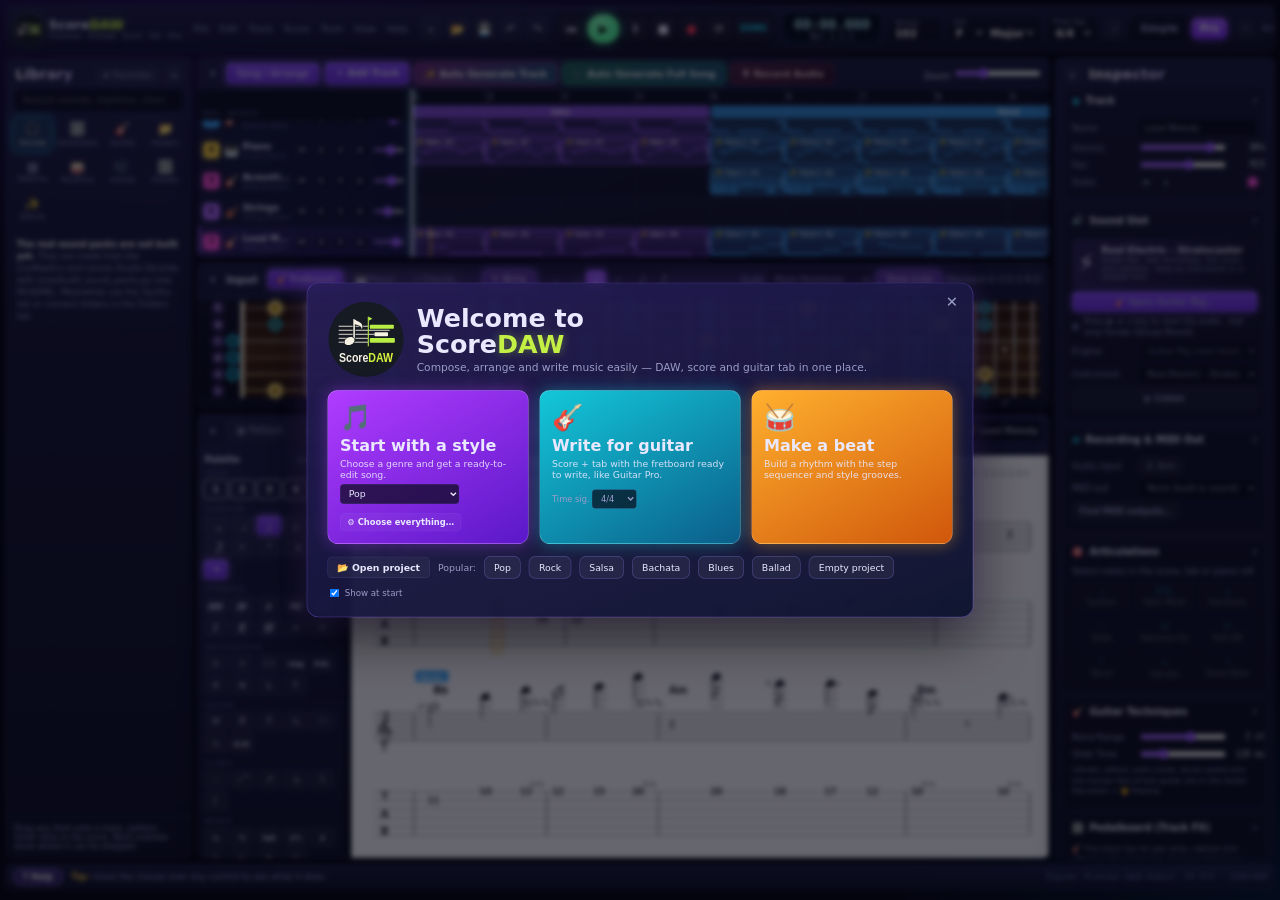
==== commit 57b4b414: "Add artist profiles and sustained song endings" ====
--- a/index.html
+++ b/index.html
@@ -265,7 +265,7 @@
 <script src="js/views/input.js"></script>
 <script src="js/views/pattern.js"></script>
 <script src="js/views/pianoroll.js"></script>
-<script src="js/views/notation.js?v=4c7d83ddad11"></script>
+<script src="js/views/notation.js?v=089c075d6441"></script>
 <script src="js/views/mixer.js"></script>
 <script src="js/views/inspector.js"></script>
 <script src="js/settings.js"></script>
@@ -275,7 +275,9 @@
 <script src="js/bands.js?v=vh20261116"></script>
 <script src="js/styledata.js?v=30496b68a63e"></script>
 <script src="js/legends.js?v=vh20261116b"></script>
-<script src="js/songgen.js?v=4d989468b57d"></script>
+<script src="js/artist-profile-data.js?v=697f6e2f7d17"></script>
+<script src="js/artist-profiles.js?v=7be63b096aa8"></script>
+<script src="js/songgen.js?v=f0e51dfc2a3d"></script>
 <script src="js/vocals.js"></script>
 <script src="js/export.js"></script>
 <script src="js/midiout.js"></script>
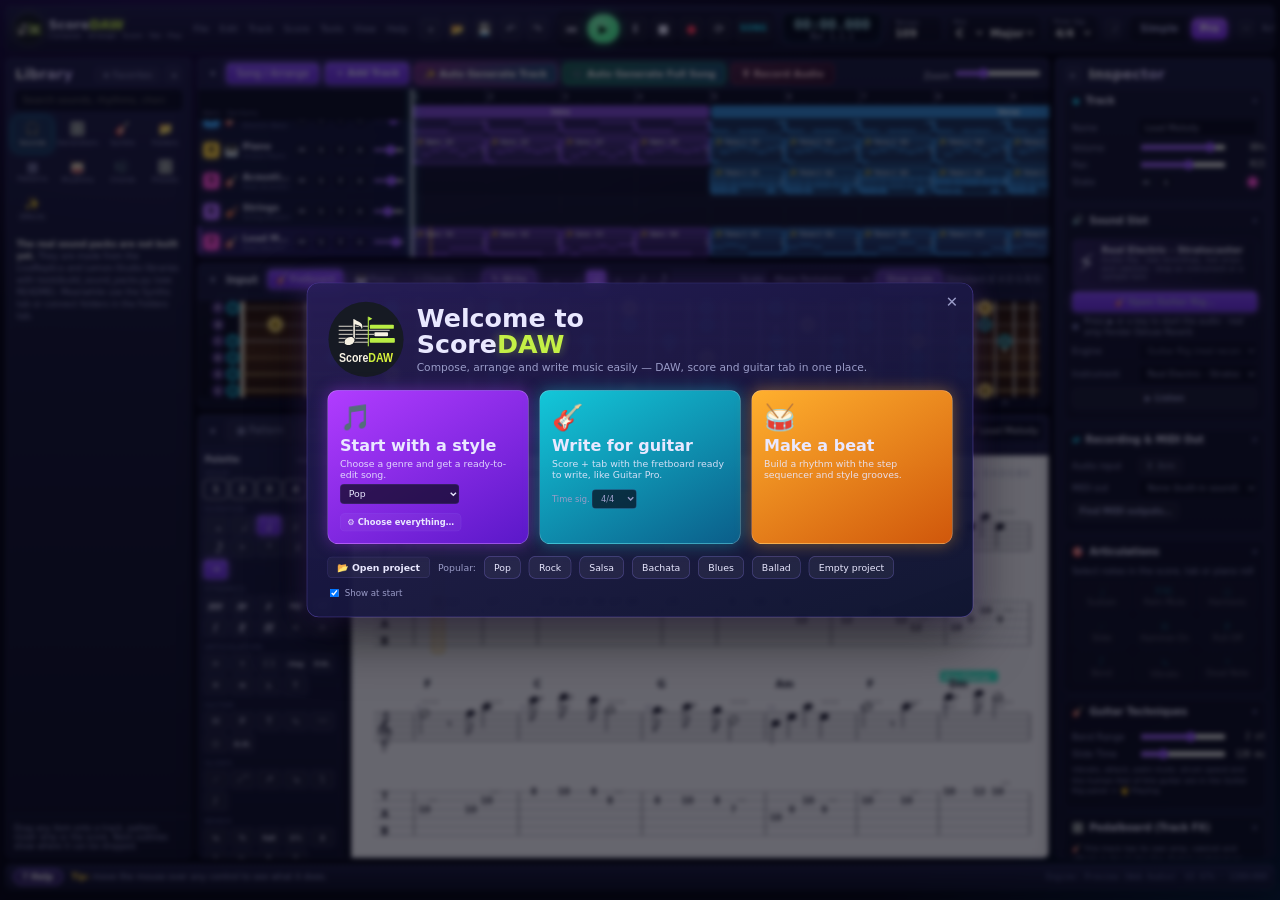
==== commit 50036b66: "Improve score and tablature measure spacing" ====
--- a/index.html
+++ b/index.html
@@ -265,7 +265,7 @@
 <script src="js/views/input.js"></script>
 <script src="js/views/pattern.js"></script>
 <script src="js/views/pianoroll.js"></script>
-<script src="js/views/notation.js?v=089c075d6441"></script>
+<script src="js/views/notation.js?v=4750e545aa3a"></script>
 <script src="js/views/mixer.js"></script>
 <script src="js/views/inspector.js"></script>
 <script src="js/settings.js"></script>
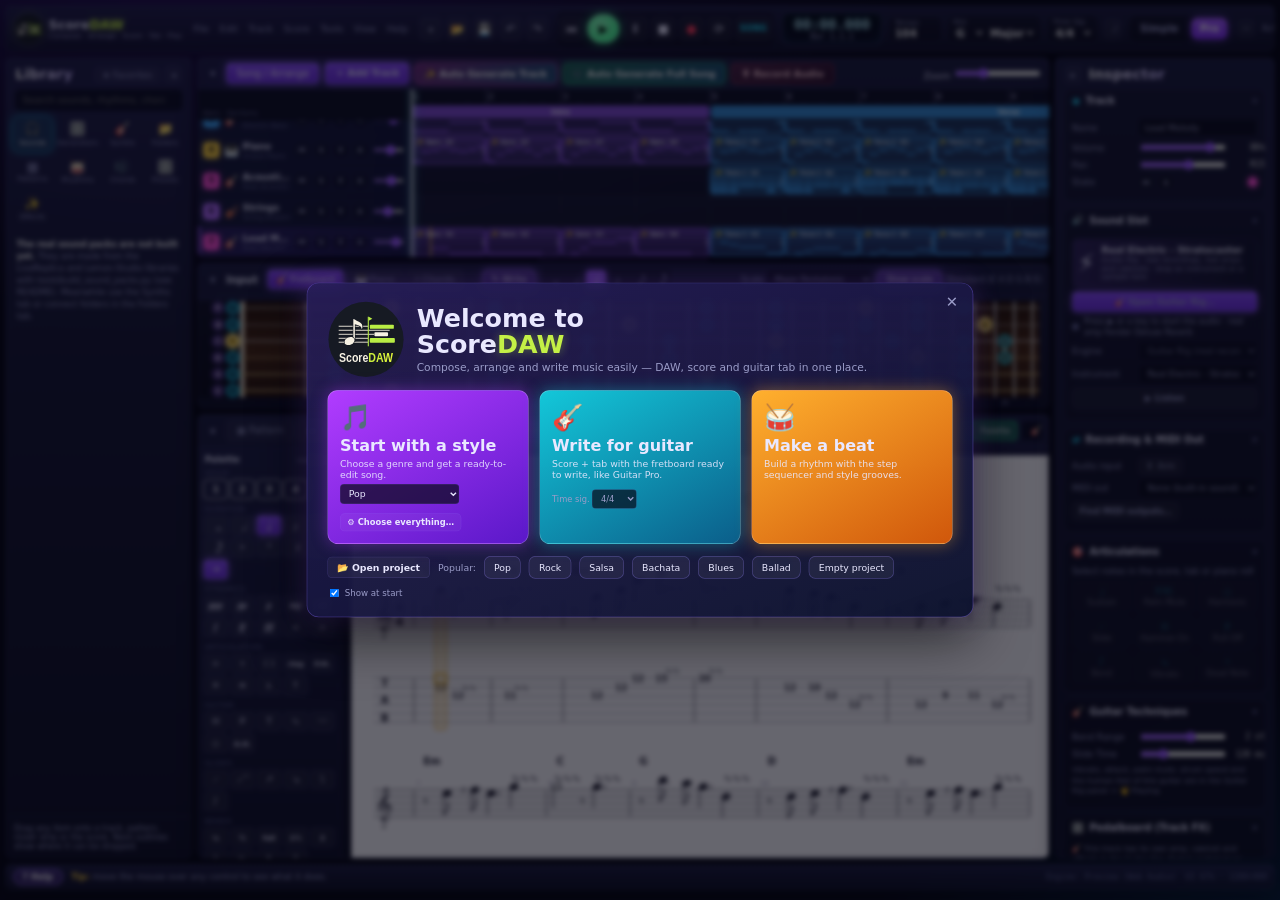
==== commit 458c472b: "Center the score title and expose song renaming" ====
--- a/index.html
+++ b/index.html
@@ -265,7 +265,7 @@
 <script src="js/views/input.js"></script>
 <script src="js/views/pattern.js"></script>
 <script src="js/views/pianoroll.js"></script>
-<script src="js/views/notation.js?v=4750e545aa3a"></script>
+<script src="js/views/notation.js?v=089e81e502f3"></script>
 <script src="js/views/mixer.js"></script>
 <script src="js/views/inspector.js"></script>
 <script src="js/settings.js"></script>
@@ -279,7 +279,7 @@
 <script src="js/artist-profiles.js?v=7be63b096aa8"></script>
 <script src="js/songgen.js?v=f0e51dfc2a3d"></script>
 <script src="js/vocals.js"></script>
-<script src="js/export.js"></script>
+<script src="js/export.js?v=255f8af67da6"></script>
 <script src="js/midiout.js"></script>
 <script src="js/recorder.js"></script>
 <script src="js/recstudio.js"></script>
@@ -290,6 +290,6 @@
 <script src="js/views/pianorig-panel.js"></script>
 <script src="js/views/windrig-panel.js"></script>
 <script src="js/layout.js"></script>
-<script src="js/app.js"></script>
+<script src="js/app.js?v=c080b64eee4b"></script>
 </body>
 </html>
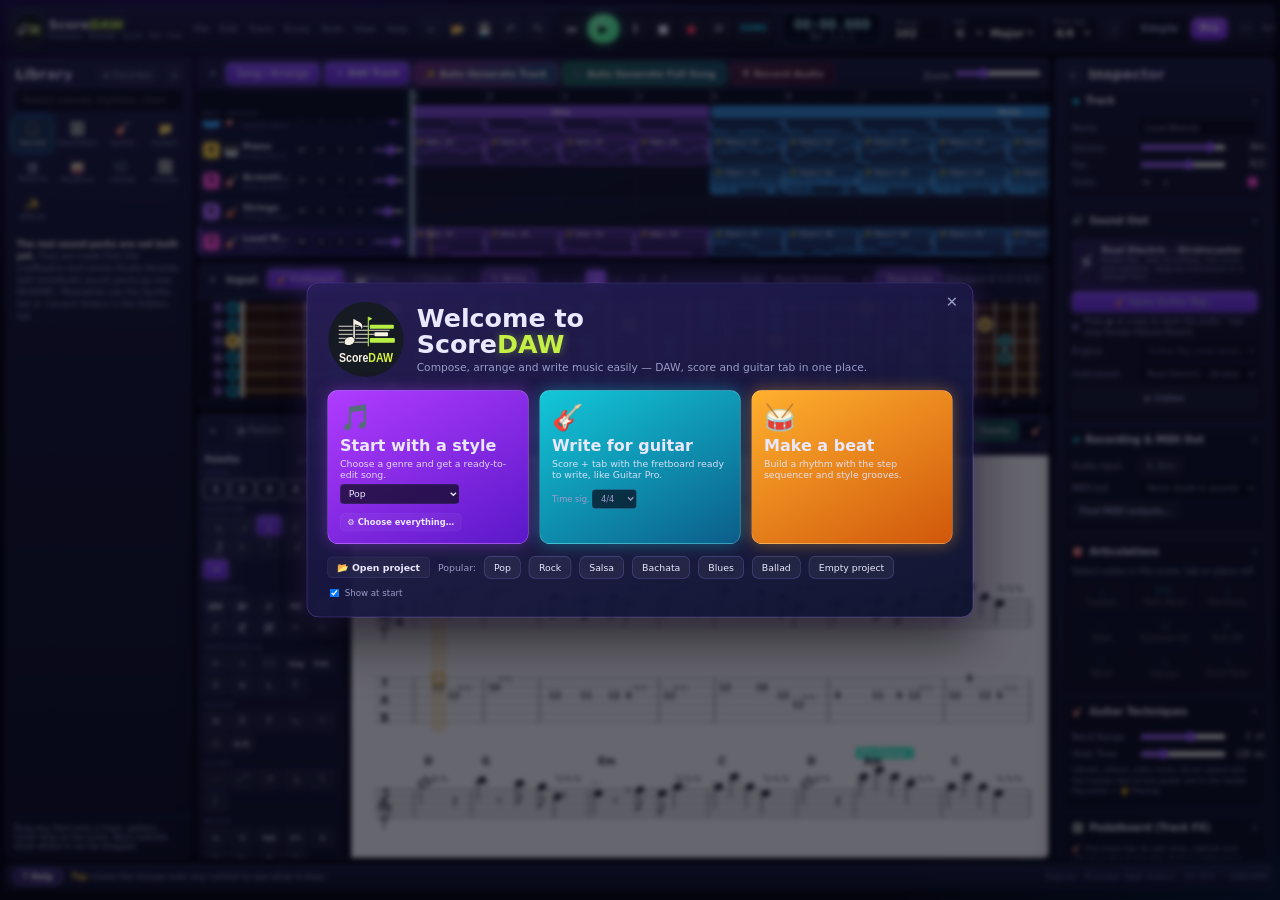
==== commit 9ecebf84: "Follow playback in the drum rack and score" ====
--- a/index.html
+++ b/index.html
@@ -21,7 +21,7 @@
   <meta name="viewport" content="width=device-width, initial-scale=1.0">
   <title>ScoreDAW</title>
   <link rel="icon" type="image/svg+xml" href="assets/scoredaw-icon.svg">
-  <link rel="stylesheet" href="css/styles.css">
+  <link rel="stylesheet" href="css/styles.css?v=8d6f64a3530a">
   <link rel="stylesheet" href="css/guitarrig.css">
   <link rel="stylesheet" href="css/pianorig.css">
   <link rel="stylesheet" href="css/windrig.css">
@@ -263,9 +263,9 @@
 <script src="js/views/library.js"></script>
 <script src="js/views/arrange.js"></script>
 <script src="js/views/input.js"></script>
-<script src="js/views/pattern.js"></script>
+<script src="js/views/pattern.js?v=14473071f712"></script>
 <script src="js/views/pianoroll.js"></script>
-<script src="js/views/notation.js?v=089e81e502f3"></script>
+<script src="js/views/notation.js?v=c383d0abccbc"></script>
 <script src="js/views/mixer.js"></script>
 <script src="js/views/inspector.js"></script>
 <script src="js/settings.js"></script>
--- a/css/styles.css
+++ b/css/styles.css
@@ -693,8 +693,13 @@
 .tool-btn.on { background: rgba(43,255,136,.25); border-color: var(--good); color: #fff; }
 .rack-row { display: grid; grid-template-columns: 210px 196px 1fr; align-items: center; gap: 8px; }
 .rack-nums { display: grid; align-items: center; margin-bottom: 4px; }
-.rack-nums { grid-template-columns: 206px 200px repeat(var(--steps, 16), 1fr); column-gap: 4px; font-size: 11px; color: var(--text-faint); text-align: center; }
+.rack-nums { grid-template-columns: 210px 196px 1fr; column-gap: 8px; font-size: 11px; color: var(--text-faint); text-align: center; }
 .rack-nums .beat { color: var(--accent-2); }
+.rack.following .rack-bar b { color: #9ef6ff; text-shadow: 0 0 8px #23daff; }
+.rack-nums .now { border-radius: 4px; background: #9ef6ff; color: #11182d; box-shadow: 0 0 9px #31dfffaa; font-weight: 800; }
+.rack-steps .step.now { outline: none; box-shadow: inset 0 0 0 2px #7cecff, inset 0 0 14px #52e4ff45; }
+.rack-steps .step.now-hit { opacity: 1 !important; filter: brightness(1.24); box-shadow: inset 0 0 0 2px #fff, 0 0 13px 2px currentColor; }
+
 .rack-row { margin-bottom: 5px; padding: 3px 0; border-radius: 10px; }
 .rack-row.muted { opacity: .45; }
 .rack-row.pad { margin-bottom: 3px; }
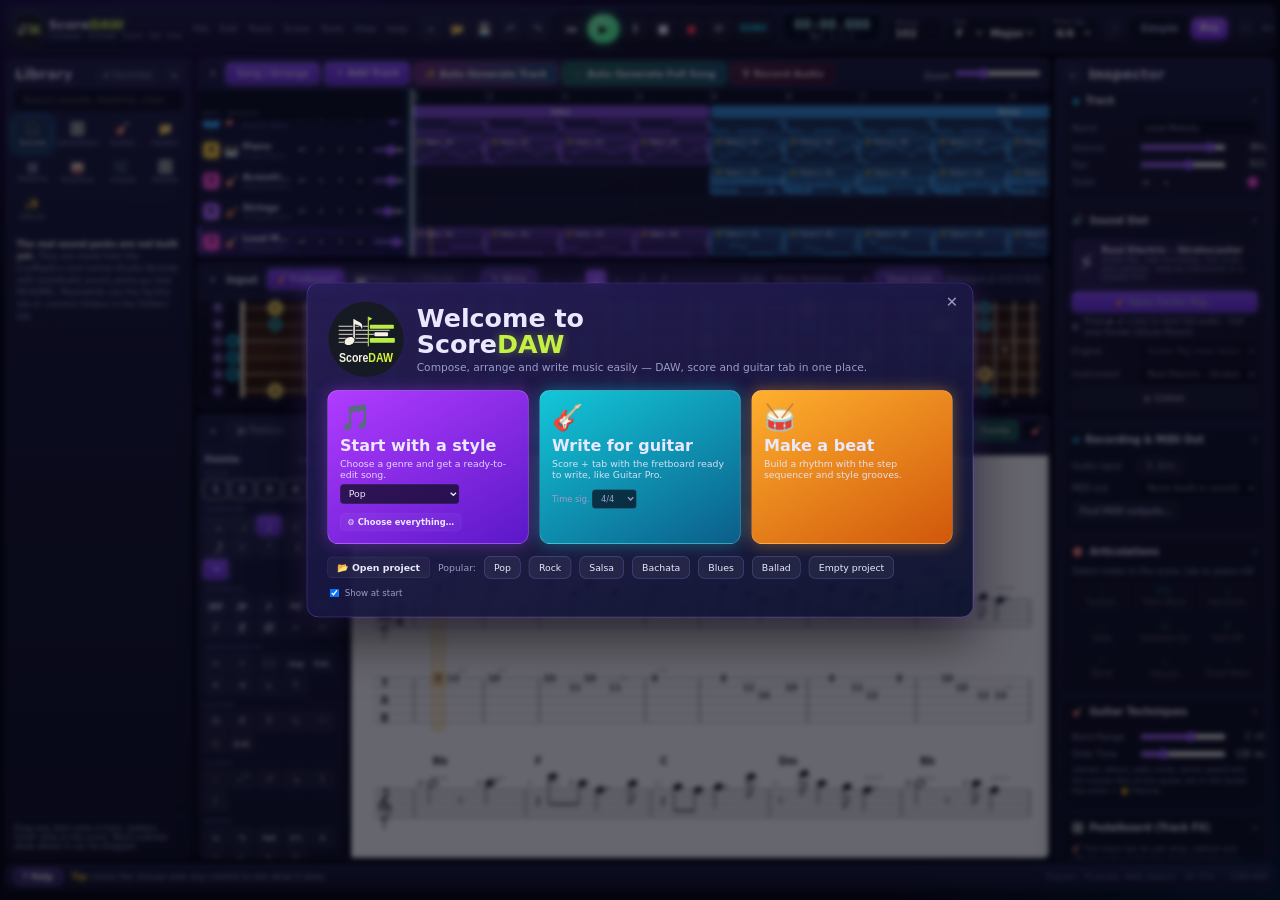
==== commit 6b4ccb04: "Add bilingual illustrated manual and About dialog" ====
--- a/index.html
+++ b/index.html
@@ -290,6 +290,6 @@
 <script src="js/views/pianorig-panel.js"></script>
 <script src="js/views/windrig-panel.js"></script>
 <script src="js/layout.js"></script>
-<script src="js/app.js?v=c080b64eee4b"></script>
+<script src="js/app.js?v=821951779b20"></script>
 </body>
 </html>
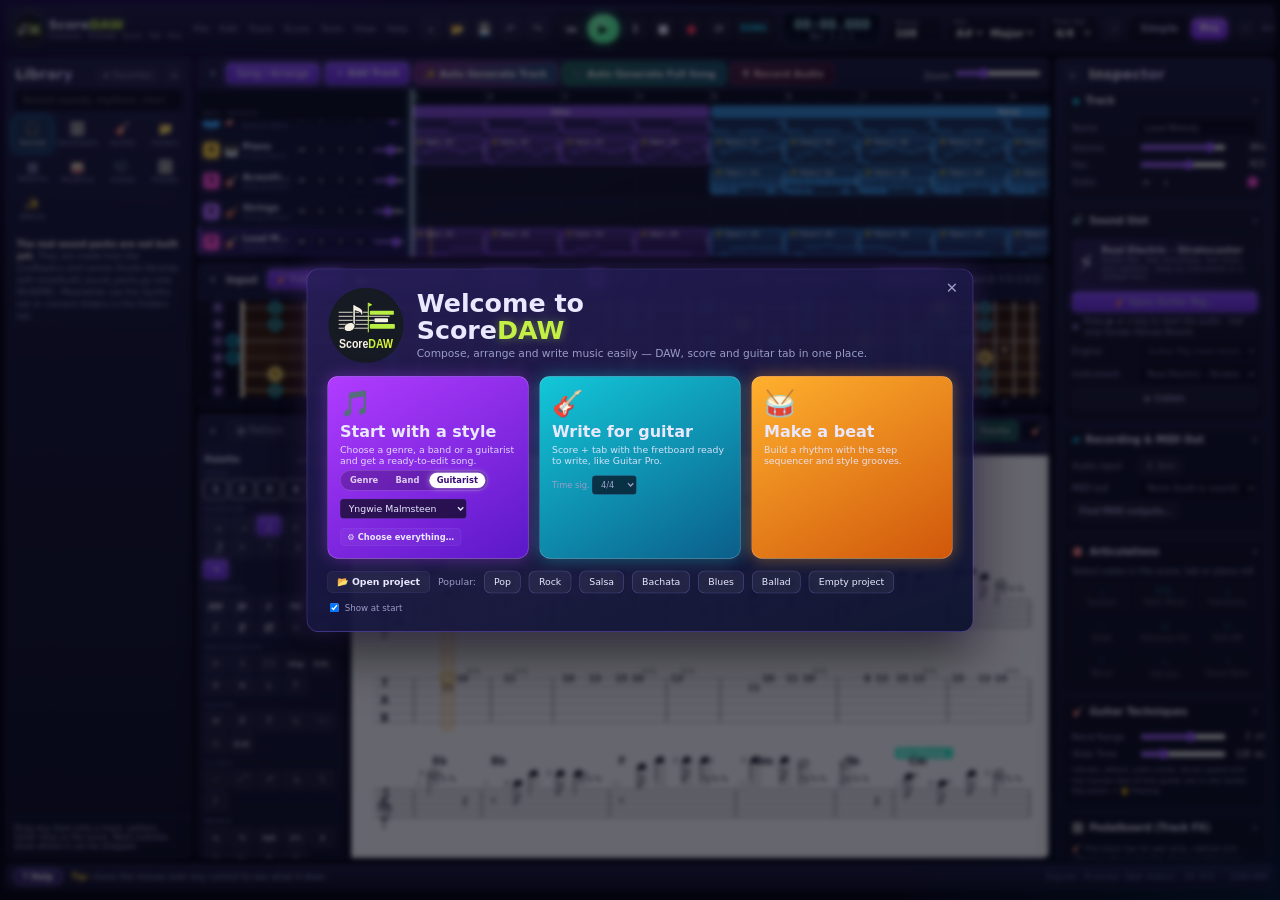
==== commit 7a27cf61: "Sync classical, guitar and editor updates from ScoreDAW local" ====
--- a/index.html
+++ b/index.html
@@ -21,7 +21,7 @@
   <meta name="viewport" content="width=device-width, initial-scale=1.0">
   <title>ScoreDAW</title>
   <link rel="icon" type="image/svg+xml" href="assets/scoredaw-icon.svg">
-  <link rel="stylesheet" href="css/styles.css?v=8d6f64a3530a">
+  <link rel="stylesheet" href="css/styles.css?v=panel-20261118">
   <link rel="stylesheet" href="css/guitarrig.css">
   <link rel="stylesheet" href="css/pianorig.css">
   <link rel="stylesheet" href="css/windrig.css">
@@ -232,54 +232,52 @@
 </div>
 
 <!-- Scripts (plain scripts, no build step needed) -->
-<script src="js/config.js"></script>
-<script src="js/util.js"></script>
+<script src="js/config.js?v=prfit"></script>
+<script src="js/util.js?v=sort-20261118"></script>
 <script src="js/pedals.js?v=20261116b"></script>
-<script src="js/model.js?v=522aa3b517d8"></script>
-<script src="js/audio.js?v=20261116b"></script>
+<script src="js/model.js?v=39208a43d649"></script>
+<script src="js/bowed.js?v=viola-sustain-2"></script>
+<script src="js/audio.js?v=aharm"></script>
 <!-- Guitar Rig: the Guitar Lab engine (tools/guitar-lab) — gl-base.js tells it where its files are -->
 <script src="js/gl-base.js"></script>
-<script src="tools/guitar-lab/presets.js"></script>
-<script src="tools/guitar-lab/packs/index.js" onerror="void 0"></script>
+<script src="tools/guitar-lab/presets.js?v=tune-20261118"></script>
 <script src="tools/guitar-lab/sampler.js"></script>
 <script src="tools/guitar-lab/engine.js?v=20261116b"></script>
-<script src="js/guitarrig.js?v=20261116b"></script>
+<script src="js/guitarrig.js?v=aharm"></script>
 <!-- Piano Rig: the Piano Lab engine (tools/piano-lab) — pl-base.js tells it where its files are -->
 <script src="js/pl-base.js"></script>
 <script src="tools/piano-lab/presets.js"></script>
-<script src="tools/piano-lab/packs/index.js" onerror="void 0"></script>
 <script src="tools/piano-lab/sampler.js"></script>
 <script src="tools/piano-lab/engine.js?v=20261116b"></script>
 <script src="js/pianorig.js?v=20261116b"></script>
 <!-- Wind Rig: the Wind Lab engine (tools/wind-lab) — wl-base.js tells it where its files are -->
 <script src="js/wl-base.js"></script>
 <script src="tools/wind-lab/presets.js"></script>
-<script src="tools/wind-lab/packs/index.js" onerror="void 0"></script>
 <script src="tools/wind-lab/engine.js?v=20261116b"></script>
 <script src="js/windrig.js?v=20261116b"></script>
 <script src="js/samples.js"></script>
 <script src="js/factory.js"></script>
-<script src="sounds/index.js" onerror="void 0"></script>
 <script src="js/views/library.js"></script>
-<script src="js/views/arrange.js"></script>
-<script src="js/views/input.js"></script>
-<script src="js/views/pattern.js?v=14473071f712"></script>
-<script src="js/views/pianoroll.js"></script>
-<script src="js/views/notation.js?v=c383d0abccbc"></script>
+<script src="js/views/arrange.js?v=45d30030d467"></script>
+<script src="js/views/input.js?v=follow2"></script>
+<script src="js/views/pattern.js?v=db19092a55c3"></script>
+<script src="js/views/pianoroll.js?v=fit"></script>
+<script src="js/views/notation.js?v=slide-label"></script>
 <script src="js/views/mixer.js"></script>
-<script src="js/views/inspector.js"></script>
+<script src="js/views/inspector.js?v=classical-2"></script>
 <script src="js/settings.js"></script>
-<script src="js/generators.js?v=bba59da0f221"></script>
-<script src="js/autogen.js?v=80a50e24b7ce"></script>
+<script src="js/generators.js?v=leak20261117"></script>
+<script src="js/autogen.js?v=4b9a522e7b28"></script>
 <script src="js/styles.js?v=19107a860e2a"></script>
-<script src="js/bands.js?v=vh20261116"></script>
+<script src="js/bands.js?v=vh-balance"></script>
 <script src="js/styledata.js?v=30496b68a63e"></script>
-<script src="js/legends.js?v=vh20261116b"></script>
+<script src="js/legends.js?v=vh-balance"></script>
 <script src="js/artist-profile-data.js?v=697f6e2f7d17"></script>
 <script src="js/artist-profiles.js?v=7be63b096aa8"></script>
-<script src="js/songgen.js?v=f0e51dfc2a3d"></script>
+<script src="js/classical.js?v=viola-vol-20261118"></script>
+<script src="js/songgen.js?v=default-track"></script>
 <script src="js/vocals.js"></script>
-<script src="js/export.js?v=255f8af67da6"></script>
+<script src="js/export.js?v=chamber-legato-2"></script>
 <script src="js/midiout.js"></script>
 <script src="js/recorder.js"></script>
 <script src="js/recstudio.js"></script>
@@ -290,6 +288,6 @@
 <script src="js/views/pianorig-panel.js"></script>
 <script src="js/views/windrig-panel.js"></script>
 <script src="js/layout.js"></script>
-<script src="js/app.js?v=821951779b20"></script>
+<script src="js/app.js?v=prfit"></script>
 </body>
 </html>
--- a/css/styles.css
+++ b/css/styles.css
@@ -1,752 +1,776 @@
-/* =============================================================================
- *  LEMON SCORE STUDIO — STYLES
- *  Dark modern theme, neon accents, glassmorphism, HUD-style readouts.
- *  All colours are CSS variables: change them here to re-theme the app.
- * ============================================================================= */
-
-:root {
-  /* ---- base palette ---- */
-  --bg-0: #070816;
-  --bg-1: #0d0f24;
-  --bg-2: #141734;
-  --bg-3: #1c2046;
-  --glass: rgba(22, 24, 52, 0.72);
-  --glass-strong: rgba(28, 30, 64, 0.9);
-  --line: rgba(150, 130, 255, 0.16);
-  --line-strong: rgba(150, 130, 255, 0.32);
-  --text: #e9e8ff;
-  --text-dim: #9a9cc8;
-  --text-faint: #646799;
-
-  /* ---- neon accents ---- */
-  --accent: #9b5cff;          /* purple */
-  --accent-2: #22e0ff;        /* cyan */
-  --accent-3: #ff4fd8;        /* magenta */
-  --good: #2bff88;            /* play green */
-  --rec: #ff3b5c;             /* record red */
-  --warn: #ffb02e;
-  --glow: 0 0 12px rgba(155, 92, 255, 0.55);
-  --glow-cyan: 0 0 12px rgba(34, 224, 255, 0.5);
-
-  /* ---- type ---- */
-  --font: "Segoe UI Variable Text", "Segoe UI", "Inter", system-ui, sans-serif;
-  --font-display: "Segoe UI Variable Display", "Segoe UI", system-ui, sans-serif;
-  --font-mono: "Cascadia Mono", "Consolas", "SF Mono", monospace;
-  --font-music: "Segoe UI Symbol", "Noto Music", "Bravura Text", "Apple Symbols", serif;
-
-  --radius: 10px;
-  --radius-sm: 7px;
-}
-
-* { box-sizing: border-box; }
-html, body {
-  margin: 0; height: 100%; overflow: hidden;
-  background: radial-gradient(1200px 700px at 15% -10%, #2a1460 0%, transparent 60%),
-              radial-gradient(1000px 600px at 110% 110%, #062a4a 0%, transparent 55%),
-              var(--bg-0);
-  color: var(--text); font-family: var(--font); font-size: 14px;
-  user-select: none;
-}
-button, input, select { font-family: inherit; font-size: inherit; color: inherit; }
-.hidden { display: none !important; }
-.spacer { flex: 1; }
-.sep { width: 1px; height: 26px; background: var(--line); margin: 0 6px; }
-
-/* ===================================================== SCALING ========== */
-/* #app is laid out at the design size and scaled by app.js (CONFIG.ui) */
-#viewport { position: fixed; inset: 0; overflow: hidden; }
-#app {
-  position: absolute; left: 0; top: 0; transform-origin: 0 0;
-  display: grid; grid-template-rows: 70px 1fr 38px; gap: 8px; padding: 8px;
-}
-
-/* ======================================================= GLASS ========== */
-.glass {
-  background: linear-gradient(180deg, rgba(34, 36, 76, 0.78), rgba(18, 20, 44, 0.78));
-  border: 1px solid var(--line);
-  border-radius: var(--radius);
-  box-shadow: 0 10px 30px rgba(0, 0, 0, 0.35), inset 0 1px 0 rgba(255, 255, 255, 0.05);
-  backdrop-filter: blur(14px);
-}
-.panel { display: flex; flex-direction: column; min-height: 0; min-width: 0; overflow: hidden; }
-.panel-head { display: flex; align-items: center; justify-content: space-between; padding: 12px 14px 8px; }
-.panel-head h2 {
-  margin: 0; font-family: var(--font-display); font-size: 21px; font-weight: 600; letter-spacing: .3px;
-  background: linear-gradient(90deg, #fff, #c9b8ff); -webkit-background-clip: text; background-clip: text; color: transparent;
-}
-.panel-toolbar {
-  display: flex; align-items: center; gap: 8px; padding: 6px 10px; min-height: 44px;
-  border-bottom: 1px solid var(--line); flex-wrap: nowrap;
-}
-.panel-toolbar h3 { margin: 0 6px 0 0; font-size: 16px; font-weight: 600; }
-
-/* ===================================================== BUTTONS ========== */
-.btn, .icon-btn, .chip-btn, .toggle-btn, .tab, .tr-btn {
-  border: 1px solid var(--line); background: rgba(255, 255, 255, 0.04);
-  border-radius: var(--radius-sm); cursor: pointer; transition: all .12s ease;
-}
-.btn { padding: 7px 14px; font-weight: 600; }
-.btn:hover, .icon-btn:hover, .chip-btn:hover, .toggle-btn:hover, .tab:hover { border-color: var(--line-strong); background: rgba(155, 92, 255, 0.14); }
-.btn.primary { background: linear-gradient(180deg, #8a4dff, #6a2fe0); border-color: #a77bff; box-shadow: var(--glow); }
-.btn.primary:hover { filter: brightness(1.15); }
-.btn.cyan { background: linear-gradient(180deg, #1fc7ea, #0d8fb8); border-color: #6fe9ff; box-shadow: var(--glow-cyan); color: #00131c; }
-.icon-btn { width: 34px; height: 34px; display: inline-flex; align-items: center; justify-content: center; font-size: 17px; }
-.icon-btn.small { width: 26px; height: 26px; font-size: 15px; }
-.chip-btn { padding: 4px 10px; font-size: 13px; color: var(--text-dim); }
-.chip-btn.on { color: #ffd23f; border-color: #ffd23f66; }
-.toggle-btn { padding: 6px 12px; display: inline-flex; align-items: center; gap: 6px; color: var(--text-dim); }
-.toggle-btn.on { color: #fff; background: linear-gradient(180deg, rgba(155, 92, 255, .45), rgba(110, 50, 230, .35)); border-color: #a77bff; box-shadow: var(--glow); }
-.tabs { display: flex; gap: 4px; }
-.tab { padding: 6px 12px; color: var(--text-dim); white-space: nowrap; }
-.tabs.big .tab { padding: 7px 15px; font-size: 14.5px; }
-.tab.active { color: #fff; background: linear-gradient(180deg, #8a4dff, #6a2fe0); border-color: #b08cff; box-shadow: var(--glow); }
-.fold-btn { background: none; border: none; color: var(--text-dim); cursor: pointer; font-size: 16px; }
-select, input[type=number], input[type=text], input[type=search] {
-  background: rgba(8, 9, 24, 0.7); border: 1px solid var(--line); border-radius: 6px; padding: 5px 8px; outline: none;
-}
-select:focus, input:focus { border-color: var(--accent-2); box-shadow: var(--glow-cyan); }
-option { background: var(--bg-2); }
-input[type=range] { accent-color: var(--accent); }
-
-/* ===================================================== TOP BAR ========== */
-#topbar { display: flex; align-items: center; gap: 10px; padding: 0 12px; min-width: 0; overflow: hidden; }
-.brand { display: flex; align-items: center; gap: 8px; flex: 0 0 auto; white-space: nowrap; }
-.brand-name { font-family: var(--font-display); font-weight: 700; font-size: 19px; letter-spacing: .2px; line-height: 1.1; }
-.brand-tag { font-size: 10.5px; color: var(--text-dim); }
-.menubar { display: flex; gap: 2px; }
-.menubar .menu-item { position: relative; padding: 6px 7px; border-radius: 6px; cursor: pointer; color: var(--text-dim); }
-.menubar .menu-item:hover, .menubar .menu-item.open { background: rgba(155, 92, 255, .15); color: #fff; }
-.menu-drop { position: absolute; min-width: 250px; z-index: 300; padding: 6px; background: var(--glass-strong); }
-.menu-drop .mi { padding: 7px 10px; border-radius: 6px; display: flex; justify-content: space-between; gap: 16px; color: var(--text); }
-.menu-drop .mi:hover { background: rgba(155, 92, 255, .25); }
-.menu-drop .mi kbd { color: var(--text-faint); font-family: var(--font-mono); font-size: 12px; }
-.menu-drop .msep { height: 1px; background: var(--line); margin: 5px 4px; }
-.tb-group { display: flex; align-items: center; gap: 6px; }
-.transport { background: rgba(0, 0, 0, .25); padding: 5px; border-radius: 12px; border: 1px solid var(--line); }
-.tr-btn { width: 36px; height: 36px; font-size: 18px; display: inline-flex; align-items: center; justify-content: center; }
-.tr-btn.play { width: 48px; border-radius: 50%; height: 44px; color: #002210; background: radial-gradient(circle at 40% 35%, #8dffc0, var(--good)); border-color: #b5ffd6; box-shadow: 0 0 16px rgba(43, 255, 136, .6); }
-.tr-btn.play.playing { background: radial-gradient(circle at 40% 35%, #fff2a8, #ffd23f); box-shadow: 0 0 16px rgba(255, 210, 63, .6); }
-.tr-btn.rec { color: var(--rec); }
-.tr-btn.rec.on { color: #fff; background: var(--rec); box-shadow: 0 0 16px rgba(255, 59, 92, .7); animation: pulse 1s infinite; }
-.tr-btn.loop.on { color: var(--accent-2); border-color: #22e0ff66; }
-@keyframes pulse { 50% { opacity: .65; } }
-.lcd {
-  background: linear-gradient(180deg, #05060f, #0b0d22); border: 1px solid var(--line-strong); border-radius: 10px;
-  padding: 4px 12px; min-width: 150px; text-align: center; box-shadow: inset 0 0 16px rgba(34, 224, 255, .12);
-}
-.lcd-time { font-family: var(--font-mono); font-size: 21px; color: #dff9ff; text-shadow: 0 0 8px rgba(34, 224, 255, .6); }
-.lcd-bars { font-family: var(--font-mono); font-size: 12px; color: var(--text-dim); }
-.params { gap: 8px; }
-.param { white-space: nowrap; display: flex; flex-direction: column; font-size: 11px; color: var(--text-dim); background: rgba(0, 0, 0, .25); border: 1px solid var(--line); border-radius: 9px; padding: 3px 8px; }
-.param input, .param select { background: transparent; border: none; font-size: 16px; color: #fff; padding: 0; font-weight: 600; }
-.param input[type=number] { width: 62px; }
-.param .inline { display: flex; gap: 4px; }
-.mode-switch { background: rgba(0, 0, 0, .3); border: 1px solid var(--line); border-radius: 12px; padding: 4px; }
-.mode-switch button { border: none; background: none; padding: 7px 13px; border-radius: 9px; cursor: pointer; color: var(--text-dim); font-weight: 600; font-size: 15px; }
-.mode-switch button.active { background: linear-gradient(180deg, #a35cff, #7b2ff0); color: #fff; box-shadow: var(--glow); }
-.right-tools { margin-left: auto; }
-.scale-ctl { display: flex; align-items: center; gap: 4px; font-size: 12px; color: var(--text-dim); }
-.scale-ctl span { min-width: 42px; text-align: center; font-family: var(--font-mono); }
-
-/* ======================================================== MAIN ========== */
-#main { display: grid; grid-template-columns: 280px minmax(0, 1fr) 330px; gap: 8px; min-height: 0; }
-#center { display: flex; flex-direction: column; gap: 0; min-width: 0; min-height: 0; }
-#inputStrip { flex: 0 0 auto; }
-#editorPanel { flex: 1 1 auto; }
-
-/* ===================================================== LIBRARY ========== */
-.search { padding: 0 12px 8px; }
-.search input { width: 100%; padding: 8px 12px; border-radius: 9px; }
-.lib-tabs { display: grid; grid-template-columns: repeat(5, 1fr); gap: 4px; padding: 0 10px 8px; }
-.lib-tab { display: flex; flex-direction: column; align-items: center; gap: 2px; padding: 6px 2px; font-size: 11px; color: var(--text-dim); border-radius: 8px; border: 1px solid transparent; cursor: pointer; }
-.lib-tab .ico { font-size: 19px; }
-.lib-tab:hover { background: rgba(255, 255, 255, .05); }
-.lib-tab.active { color: #fff; background: rgba(34, 224, 255, .12); border-color: #22e0ff55; box-shadow: var(--glow-cyan); }
-.lib-list { flex: 1; overflow-y: auto; padding: 0 8px 8px; }
-.lib-group { margin-bottom: 4px; }
-.lib-group-head { display: flex; align-items: center; gap: 8px; padding: 7px 8px; border-radius: 8px; cursor: pointer; font-weight: 600; }
-.lib-group-head:hover { background: rgba(255, 255, 255, .05); }
-.lib-group-head .chev { margin-left: auto; color: var(--text-faint); transition: transform .15s; }
-.lib-group.closed .chev { transform: rotate(-90deg); }
-.lib-group.closed .lib-items { display: none; }
-.lib-item {
-  display: flex; align-items: center; gap: 8px; padding: 6px 8px 6px 26px; border-radius: 7px; cursor: grab;
-  border: 1px solid transparent; font-size: 13.5px;
-}
-.lib-item:hover { background: rgba(155, 92, 255, .14); border-color: var(--line); }
-.lib-item.active { background: rgba(155, 92, 255, .25); border-color: #9b5cff88; }
-.lib-item .src { margin-left: auto; font-size: 10px; padding: 1px 6px; border-radius: 10px; border: 1px solid var(--line); color: var(--text-dim); }
-.lib-item .src.LiveReplica { color: #ff9ff0; border-color: #ff4fd855; }
-.lib-item .src.ScoreDAW { color: #ffe27a; border-color: #ffd23f55; }
-.lib-item .star { color: var(--text-faint); cursor: pointer; }
-.lib-item .star.on { color: #ffd23f; }
-.lib-item .play-mini { opacity: 0; color: var(--accent-2); cursor: pointer; }
-.lib-item:hover .play-mini { opacity: 1; }
-.lib-footer { border-top: 1px solid var(--line); padding: 10px 12px; font-size: 12px; color: var(--text-dim); }
-.lib-card { display: flex; gap: 10px; align-items: center; }
-.lib-card .big-ico { font-size: 34px; width: 54px; height: 54px; display: flex; align-items: center; justify-content: center; border-radius: 12px; background: rgba(155, 92, 255, .15); border: 1px solid var(--line); }
-.lib-card b { color: #fff; font-size: 14px; }
-
-/* ================================================= DRAG & DROP ========== */
-body.dragging .drop-target { outline: 2px dashed rgba(34, 224, 255, .55); outline-offset: -3px; }
-body.dragging .drop-target.over { outline: 2px solid var(--accent-2); box-shadow: inset 0 0 24px rgba(34, 224, 255, .35); }
-
-/* ===================================================== ARRANGE ========== */
-.arr-scroll { flex: 1; overflow: auto; position: relative; min-height: 0; }
-.arr-inner { position: relative; }
-.arr-ruler-row { position: sticky; top: 0; z-index: 5; display: flex; background: var(--bg-1); }
-.arr-corner { position: sticky; left: 0; z-index: 6; background: var(--bg-1); border-right: 1px solid var(--line); display: flex; align-items: flex-end; padding: 4px 8px; font-size: 11px; color: var(--text-faint); }
-.arr-rows { position: relative; }
-.arr-row { display: flex; height: 46px; border-bottom: 1px solid rgba(255, 255, 255, .04); }
-.trk-head {
-  position: sticky; left: 0; z-index: 4; display: flex; align-items: center; gap: 7px; padding: 0 8px;
-  background: linear-gradient(90deg, #171a3b, #13163a); border-right: 1px solid var(--line); cursor: pointer;
-}
-.trk-head.sel { background: linear-gradient(90deg, #2a2160, #1d1a4d); box-shadow: inset 3px 0 0 var(--accent); }
-.trk-num { width: 24px; height: 24px; border-radius: 6px; display: flex; align-items: center; justify-content: center; font-weight: 700; font-size: 13px; color: #10101e; }
-.trk-ico { font-size: 17px; }
-.trk-name { flex: 1; min-width: 0; font-size: 13.5px; font-weight: 600; white-space: nowrap; overflow: hidden; text-overflow: ellipsis; }
-.trk-name small { display: block; font-weight: 400; color: var(--text-faint); font-size: 10.5px; }
-.ms-btn { width: 22px; height: 20px; font-size: 11px; font-weight: 700; border-radius: 4px; border: 1px solid var(--line); background: rgba(0, 0, 0, .3); cursor: pointer; color: var(--text-dim); padding: 0; }
-.ms-btn.m.on { background: #ffb02e; color: #221400; }
-.ms-btn.s.on { background: #22e0ff; color: #00141c; }
-.trk-vol { width: 46px; height: 4px; }
-.arr-lanes { position: absolute; top: 0; }
-.arr-playhead { position: absolute; top: 0; width: 2px; background: #fff; box-shadow: 0 0 8px #fff, 0 0 14px var(--accent-2); pointer-events: none; z-index: 7; }
-.arr-playhead::before { content: ''; position: absolute; top: 0; left: -6px; border: 7px solid transparent; border-top: 9px solid #c9b8ff; }
-.arr-empty-drop { height: 40px; display: flex; align-items: center; justify-content: center; color: var(--text-faint); font-size: 12px; }
-
-/* ================================================= INPUT STRIP ========== */
-.input-body { height: 168px; position: relative; }
-#fretCanvas { width: 100%; height: 100%; display: block; cursor: pointer; }
-#pianoWrap { height: 100%; padding: 8px 10px; }
-.piano { position: relative; height: 100%; display: flex; }
-.pkey { position: relative; flex: 1; border: 1px solid #222; border-radius: 0 0 6px 6px; background: linear-gradient(180deg, #f4f4ff, #d9d9ec); cursor: pointer; display: flex; align-items: flex-end; justify-content: center; padding-bottom: 5px; font-size: 10px; color: #445; }
-.pkey.black { position: absolute; z-index: 2; height: 60%; background: linear-gradient(180deg, #2a2c44, #07080f); border-color: #000; color: #aab; }
-.pkey.scale:not(.black) { background: linear-gradient(180deg, #f4f4ff, #cfd6ff); }
-.pkey.scale.black { background: linear-gradient(180deg, #3a3470, #120f2c); }
-.pkey.root:not(.black) { box-shadow: inset 0 -6px 0 #9b5cff; }
-.pkey.down, .pkey.lit { background: linear-gradient(180deg, #e5c9ff, #a35cff) !important; color: #fff; }
-.pkey.black.down, .pkey.black.lit { background: linear-gradient(180deg, #c48bff, #7b2ff0) !important; }
-.pkey .pc { position: absolute; top: 4px; font-family: var(--font-mono); font-size: 10px; color: #7a6aff; }
-.pkey.black .pc { color: #c9b8ff; }
-.input-options { display: flex; align-items: center; gap: 8px; font-size: 12.5px; color: var(--text-dim); }
-.input-options label { display: flex; align-items: center; gap: 4px; }
-.dur-palette { display: flex; gap: 2px; background: rgba(0, 0, 0, .25); padding: 3px; border-radius: 8px; border: 1px solid var(--line); }
-.dur-btn { width: 30px; height: 28px; border-radius: 6px; border: none; background: none; cursor: pointer; font-family: var(--font-music); font-size: 19px; color: var(--text-dim); line-height: 1; }
-.dur-btn.active { background: var(--accent); color: #fff; box-shadow: var(--glow); }
-.chord-builder { display: grid; grid-template-columns: 1fr 160px 210px; gap: 14px; padding: 10px 14px; height: 100%; }
-.cb-roots, .cb-types, .cb-diatonic { display: flex; flex-wrap: wrap; gap: 4px; margin-bottom: 6px; }
-.cb-btn { padding: 4px 9px; min-width: 38px; border-radius: 6px; border: 1px solid var(--line); background: rgba(255, 255, 255, .04); cursor: pointer; font-size: 13px; }
-.cb-btn.active { background: var(--accent); border-color: #b08cff; box-shadow: var(--glow); }
-.cb-diatonic .cb-btn { min-width: 64px; text-align: center; }
-.cb-diatonic .cb-btn small { display: block; color: var(--text-faint); font-size: 10px; }
-.cb-name { font-size: 30px; font-weight: 700; font-family: var(--font-display); text-shadow: 0 0 12px rgba(155, 92, 255, .7); }
-.cb-diagram { display: flex; flex-direction: column; align-items: center; gap: 6px; }
-
-/* ====================================================== EDITOR ========== */
-.editor-body { flex: 1; position: relative; min-height: 0; }
-.view { position: absolute; inset: 0; display: none; overflow: auto; }
-.view.active { display: block; }
-.editor-tools { display: flex; align-items: center; gap: 6px; }
-.tool-btn { min-width: 32px; height: 30px; padding: 0 8px; border-radius: 6px; border: 1px solid var(--line); background: rgba(255, 255, 255, .04); cursor: pointer; font-size: 13px; color: var(--text-dim); }
-.tool-btn.music { font-family: var(--font-music); font-size: 17px; }
-.tool-btn:hover { color: #fff; border-color: var(--line-strong); }
-.tool-btn.on { color: #fff; background: rgba(155, 92, 255, .35); border-color: #a77bff; }
-.track-pick { min-width: 170px; }
-
-/* --- pattern (step sequencer) --- */
-.seq { padding: 10px 14px; }
-.seq-head { display: flex; align-items: center; gap: 10px; margin-bottom: 8px; color: var(--text-dim); font-size: 13px; }
-.seq-row { display: grid; grid-template-columns: 34px 170px 1fr; align-items: center; gap: 8px; margin-bottom: 5px; }
-.seq-row .rname { display: flex; align-items: center; gap: 8px; font-size: 13.5px; cursor: pointer; }
-.seq-row .rdot { width: 10px; height: 10px; border-radius: 50%; }
-.seq-steps { display: grid; grid-template-columns: repeat(var(--steps, 16), 1fr); gap: 4px; }
-.step { height: 30px; border-radius: 5px; background: rgba(255, 255, 255, .06); border: 1px solid rgba(255, 255, 255, .06); cursor: pointer; transition: transform .05s; }
-.step.beat { background: rgba(255, 255, 255, .1); }
-.step.on { box-shadow: 0 0 10px currentColor; }
-.step.now { outline: 2px solid #fff; }
-.seq-nums { display: grid; grid-template-columns: repeat(16, 1fr); gap: 4px; margin-left: 220px; font-size: 11px; color: var(--text-faint); text-align: center; margin-bottom: 4px; }
-.seq-bars { display: flex; gap: 4px; flex-wrap: wrap; margin-top: 12px; align-items: center; font-size: 12px; color: var(--text-dim); }
-.bar-chip { width: 30px; height: 22px; border-radius: 5px; border: 1px solid var(--line); background: rgba(255, 255, 255, .04); cursor: pointer; font-size: 11px; }
-.bar-chip.on { background: rgba(124, 255, 79, .3); border-color: #7cff4f88; color: #fff; }
-
-/* --- piano roll --- */
-#prCanvas { display: block; }
-
-/* --- notation --- */
-.notation-view { background: radial-gradient(800px 400px at 50% 0, rgba(155, 92, 255, .08), transparent); }
-.paper { margin: 12px auto; background: #fbfaff; border-radius: 8px; box-shadow: 0 8px 30px rgba(0, 0, 0, .5); width: max-content; padding: 14px 20px 20px; }
-.paper svg { display: block; }
-.paper text { font-family: var(--font); }
-.paper .music { font-family: var(--font-music); }
-.empty-msg { padding: 40px; text-align: center; color: var(--text-dim); font-size: 15px; }
-.empty-msg b { color: #fff; }
-
-/* --- mixer --- */
-.mixer { display: flex; gap: 8px; padding: 10px; height: 100%; min-width: max-content; }
-.strip { width: 108px; display: flex; flex-direction: column; align-items: center; gap: 6px; padding: 8px 6px; border-radius: 10px; background: linear-gradient(180deg, rgba(40, 42, 86, .8), rgba(16, 18, 40, .9)); border: 1px solid var(--line); }
-.strip.sel { border-color: #a77bff; box-shadow: var(--glow); }
-.strip.master { width: 140px; background: linear-gradient(180deg, rgba(80, 60, 20, .5), rgba(20, 16, 10, .9)); border-color: #ffd23f55; }
-.strip-head { width: 100%; text-align: center; padding: 4px; border-radius: 7px; font-weight: 700; font-size: 12.5px; color: #10101e; white-space: nowrap; overflow: hidden; text-overflow: ellipsis; }
-.strip .slots { width: 100%; display: flex; flex-direction: column; gap: 3px; }
-.slot { font-size: 11px; padding: 3px 6px; border-radius: 5px; background: rgba(0, 0, 0, .35); border: 1px solid var(--line); color: var(--text-faint); cursor: pointer; display: flex; justify-content: space-between; }
-.slot.on { color: #fff; border-color: #22e0ff66; }
-.slot.on::after { content: '●'; color: var(--good); }
-.strip .knobrow { display: flex; gap: 4px; font-size: 10px; color: var(--text-dim); width: 100%; justify-content: space-between; }
-.strip .knobrow label { display: flex; flex-direction: column; align-items: center; width: 50%; }
-.strip .knobrow input { width: 44px; }
-.fader-wrap { flex: 1; display: flex; gap: 6px; align-items: stretch; min-height: 120px; }
-.fader { writing-mode: vertical-lr; direction: rtl; width: 22px; }
-.meter { width: 10px; border-radius: 4px; background: #05060f; border: 1px solid var(--line); position: relative; overflow: hidden; }
-.meter i { position: absolute; left: 0; right: 0; bottom: 0; background: linear-gradient(0deg, #2bff88 0%, #c8ff3a 60%, #ffb02e 80%, #ff3b5c 100%); background-size: 100% 100%; }
-.db { font-family: var(--font-mono); font-size: 11px; color: var(--text-dim); }
-.strip .ms { display: flex; gap: 4px; }
-.loud { font-family: var(--font-mono); font-size: 22px; color: #ffe27a; text-shadow: 0 0 10px rgba(255, 210, 63, .5); }
-
-/* ==================================================== INSPECTOR ========= */
-.insp-body { flex: 1; overflow-y: auto; padding: 0 12px 12px; }
-.insp-sec { border: 1px solid var(--line); border-radius: 10px; margin-bottom: 10px; background: rgba(0, 0, 0, .18); }
-.insp-sec > h4 { margin: 0; padding: 9px 12px; font-size: 14.5px; display: flex; align-items: center; gap: 8px; cursor: pointer; }
-.insp-sec > h4 .pw { color: var(--accent-2); }
-.insp-sec > h4 .chev { margin-left: auto; color: var(--text-faint); }
-.insp-sec.closed > .insp-content { display: none; }
-.insp-content { padding: 4px 12px 12px; }
-.insp-row { display: flex; align-items: center; gap: 8px; margin: 6px 0; font-size: 13px; color: var(--text-dim); }
-.insp-row > span:first-child { min-width: 92px; }
-.insp-row select, .insp-row input[type=text] { flex: 1; min-width: 0; }
-.insp-row input[type=range] { flex: 1; }
-.insp-row .val { min-width: 48px; text-align: right; font-family: var(--font-mono); font-size: 12px; color: #fff; }
-.inst-card { display: flex; align-items: center; gap: 10px; padding: 8px; border-radius: 9px; background: linear-gradient(90deg, rgba(155, 92, 255, .2), transparent); border: 1px solid var(--line); margin: 6px 0; }
-.inst-card .big-ico { font-size: 36px; }
-.inst-card b { font-size: 14px; }
-.inst-card small { display: block; color: var(--text-dim); font-size: 11px; }
-.art-grid { display: grid; grid-template-columns: repeat(3, 1fr); gap: 5px; }
-.art-btn { padding: 7px 4px; border-radius: 7px; border: 1px solid var(--line); background: rgba(255, 255, 255, .04); cursor: pointer; font-size: 12px; display: flex; flex-direction: column; align-items: center; gap: 1px; }
-.art-btn .sym { font-family: var(--font-music); font-size: 15px; color: var(--accent-2); }
-.art-btn.on { background: rgba(155, 92, 255, .4); border-color: #b08cff; box-shadow: var(--glow); }
-.art-btn:disabled { opacity: .4; cursor: default; }
-.pedals { display: grid; grid-template-columns: repeat(4, 1fr); gap: 6px; }
-.pedal {
-  height: 74px; border-radius: 9px; cursor: pointer; display: flex; flex-direction: column; align-items: center; justify-content: space-between; padding: 6px 2px;
-  font-weight: 800; font-size: 11px; color: #fff; text-shadow: 0 1px 2px #0008; border: 1px solid rgba(255, 255, 255, .2); filter: saturate(.35) brightness(.6); position: relative;
-}
-.pedal .knobs { display: flex; gap: 4px; }
-.pedal .knobs i { width: 12px; height: 12px; border-radius: 50%; background: radial-gradient(circle at 35% 35%, #555, #111); border: 1px solid #000; }
-.pedal .led { width: 8px; height: 8px; border-radius: 50%; background: #300; }
-.pedal.on { filter: none; box-shadow: 0 0 14px rgba(255, 255, 255, .25); }
-.pedal.on .led { background: #ff3b3b; box-shadow: 0 0 8px #ff3b3b; }
-.pedal.selected { outline: 2px solid #fff; }
-.chain-label { font-size: 11px; color: var(--text-dim); margin: 8px 0 4px; text-align: center; font-family: var(--font-mono); }
-
-/* ===================================================== HELP BAR ========= */
-#helpbar { display: flex; align-items: center; gap: 12px; padding: 0 10px; font-size: 13px; }
-.help-pill { border: 1px solid #a77bff; background: rgba(155, 92, 255, .25); color: #fff; border-radius: 16px; padding: 4px 14px; cursor: pointer; font-weight: 600; }
-.help-text { flex: 1; color: var(--text-dim); white-space: nowrap; overflow: hidden; text-overflow: ellipsis; }
-.help-text b { color: #ffd23f; }
-.status { display: flex; gap: 14px; color: var(--text-faint); font-size: 12px; font-family: var(--font-mono); }
-
-/* ====================================================== MODALS ========== */
-.modal-back { position: absolute; inset: 0; background: rgba(4, 4, 14, .6); backdrop-filter: blur(4px); display: flex; align-items: center; justify-content: center; z-index: 100; }
-.modal { width: 1000px; max-width: 92%; padding: 26px 30px; border-radius: 18px; position: relative;
-  background: linear-gradient(160deg, rgba(40, 30, 90, .92), rgba(12, 18, 46, .95)); border: 1px solid #8a6bff66; box-shadow: 0 30px 80px rgba(0, 0, 0, .6), 0 0 40px rgba(155, 92, 255, .25); }
-.modal .close { position: absolute; top: 14px; right: 16px; background: none; border: none; color: var(--text-dim); font-size: 22px; cursor: pointer; }
-.welcome-head { display: flex; align-items: center; gap: 18px; margin-bottom: 18px; }
-.welcome-head h1 { margin: 0; font-family: var(--font-display); font-size: 38px; line-height: 1.05; }
-.welcome-head h1 span { color: #ffd23f; text-shadow: 0 0 18px rgba(255, 210, 63, .5); }
-.welcome-head p { margin: 4px 0 0; color: var(--text-dim); font-size: 16px; }
-.wcards { display: grid; grid-template-columns: repeat(3, 1fr); gap: 16px; }
-.wcard { border-radius: 16px; padding: 18px; cursor: pointer; min-height: 170px; display: flex; flex-direction: column; gap: 6px; position: relative; border: 1px solid rgba(255, 255, 255, .25); transition: transform .12s; }
-.wcard:hover { transform: translateY(-3px) scale(1.01); }
-.wcard .wico { font-size: 38px; }
-.wcard h3 { margin: 0; font-size: 24px; }
-.wcard p { margin: 0; font-size: 14px; opacity: .9; }
-.wcard select { margin-top: auto; align-self: flex-start; }
-.wcard.style { background: linear-gradient(150deg, #b13cff, #5b18c9); box-shadow: 0 0 24px rgba(177, 60, 255, .4); }
-.wcard.guitar { background: linear-gradient(150deg, #13c7d9, #0b5e8a); box-shadow: 0 0 24px rgba(19, 199, 217, .4); }
-.wcard.beat { background: linear-gradient(150deg, #ffb02e, #d0570b); box-shadow: 0 0 24px rgba(255, 176, 46, .4); }
-.welcome-foot { display: flex; align-items: center; gap: 12px; margin-top: 18px; flex-wrap: wrap; }
-.tpl-chip { padding: 8px 14px; border-radius: 10px; border: 1px solid var(--line-strong); background: rgba(255, 255, 255, .05); cursor: pointer; }
-.tpl-chip:hover { background: rgba(155, 92, 255, .25); }
-.help-modal { max-height: 86%; overflow: auto; }
-.help-modal table { width: 100%; border-collapse: collapse; font-size: 13.5px; }
-.help-modal td { padding: 5px 8px; border-bottom: 1px solid var(--line); }
-.help-modal td:first-child { font-family: var(--font-mono); color: #ffd23f; white-space: nowrap; }
-.help-cols { display: grid; grid-template-columns: 1fr 1fr; gap: 24px; }
-
-/* =================================================== CONTEXT MENU ======= */
-.ctx-menu { position: absolute; z-index: 120; min-width: 200px; padding: 6px; border-radius: 10px; background: var(--glass-strong); border: 1px solid var(--line-strong); box-shadow: 0 12px 30px #0009; }
-.ctx-menu .mi { padding: 7px 10px; border-radius: 6px; cursor: pointer; }
-.ctx-menu .mi:hover { background: rgba(155, 92, 255, .3); }
-.ctx-menu .msep { height: 1px; background: var(--line); margin: 4px; }
-
-/* ========================================================= TOAST ======== */
-.toast { position: absolute; left: 50%; bottom: 60px; transform: translateX(-50%) translateY(20px); opacity: 0; pointer-events: none;
-  padding: 10px 18px; border-radius: 12px; background: var(--glass-strong); border: 1px solid #a77bff; box-shadow: var(--glow); transition: all .2s; z-index: 200; font-size: 14px; }
-.toast.show { opacity: 1; transform: translateX(-50%) translateY(0); }
-
-/* =================================================== SIMPLE MODE ======== */
-body.mode-simple .pro-only { display: none !important; }
-
-/* ===================================================== SCROLLBARS ======= */
-::-webkit-scrollbar { width: 10px; height: 10px; }
-::-webkit-scrollbar-track { background: transparent; }
-::-webkit-scrollbar-thumb { background: rgba(155, 92, 255, .35); border-radius: 6px; border: 2px solid transparent; background-clip: padding-box; }
-::-webkit-scrollbar-thumb:hover { background-color: rgba(155, 92, 255, .6); }
-
-/* ================================================ v0.2 ADDITIONS ======== */
-.btn.small { padding: 5px 10px; font-size: 12.5px; }
-.lib-actions { display: flex; gap: 6px; flex-wrap: wrap; padding: 4px 4px 8px; }
-.lib-root { display: flex; align-items: center; gap: 6px; padding: 6px 8px; margin: 2px 0; border-radius: 8px; background: rgba(34, 224, 255, .07); border: 1px solid rgba(34, 224, 255, .2); font-size: 13px; }
-.lib-root small { color: var(--text-dim); margin-right: auto; }
-.lib-hint { padding: 10px 8px; color: var(--text-dim); font-size: 12.5px; line-height: 1.45; }
-.lib-hint b { color: #fff; }
-.lib-folder { display: flex; align-items: center; gap: 4px; padding: 5px 6px; border-radius: 6px; cursor: pointer; font-size: 13px; white-space: nowrap; overflow: hidden; text-overflow: ellipsis; }
-.lib-folder:hover { background: rgba(255, 255, 255, .06); }
-.lib-folder .chev { width: 12px; color: var(--text-faint); }
-.lib-tree .lib-item { padding-top: 4px; padding-bottom: 4px; }
-.lib-item .nm { flex: 1; min-width: 0; white-space: nowrap; overflow: hidden; text-overflow: ellipsis; }
-.lib-item .src { white-space: nowrap; }
-.lib-tabs { grid-template-columns: repeat(4, 1fr); }
-.pat-dot { width: 10px; height: 10px; border-radius: 3px; flex: 0 0 auto; box-shadow: 0 0 6px currentColor; }
-.pad-sample { display: block; font-size: 10.5px; color: var(--accent-2); white-space: nowrap; overflow: hidden; text-overflow: ellipsis; max-width: 160px; }
-.seq-row .rname { flex-direction: column; align-items: flex-start; gap: 0; }
-.step.odd-bar { background: rgba(155, 92, 255, .10); }
-.tr-btn.mode { width: 54px; font-size: 12px; font-weight: 800; letter-spacing: .5px; color: var(--accent-2); }
-.tr-btn.mode.pat { color: #10101e; background: linear-gradient(180deg, #ffd23f, #ff9f2e); border-color: #ffe27a; box-shadow: 0 0 14px rgba(255, 176, 46, .6); }
-#editorPanel .panel-toolbar .tabs { flex-shrink: 0; }
-#editorPanel .panel-toolbar .spacer { flex: 0 0 8px; }
-.editor-tools { flex: 1 1 auto; min-width: 0; overflow-x: auto; scrollbar-width: thin; }
-.editor-tools > :first-child { margin-left: auto; }
-.editor-tools > * { flex-shrink: 0; }
-
-/* ======================================= RESIZABLE / COLLAPSIBLE PANELS == */
-#main { transition: grid-template-columns .18s ease; }
-body.resizing #main { transition: none; }
-body.resizing, body.resizing * { cursor: inherit !important; user-select: none; }
-.vsplit { flex: 0 0 8px; position: relative; cursor: row-resize; }
-.vsplit::after { content: ''; position: absolute; left: 40%; right: 40%; top: 3px; height: 2px; border-radius: 2px; background: rgba(155, 92, 255, .35); transition: all .12s; }
-.vsplit:hover::after, .vsplit.active::after { left: 10%; right: 10%; background: var(--accent-2); box-shadow: var(--glow-cyan); }
-.vsplit.disabled { cursor: default; }
-.vsplit.disabled::after { opacity: .15; }
-body.resizing.row { cursor: row-resize; }
-.panel.folded { flex: 0 0 auto !important; height: auto !important; }
-.panel.folded > :not(.panel-toolbar) { display: none !important; }
-.panel.folded > .panel-toolbar { border-bottom: none; }
-.fold-btn { width: 24px; height: 24px; border-radius: 6px; flex: 0 0 auto; }
-.fold-btn:hover { background: rgba(155, 92, 255, .2); color: #fff; }
-.input-body { min-height: 0; }
-
-.side-panel { position: relative; }
-.side-resize { position: absolute; top: 0; bottom: 0; width: 7px; cursor: col-resize; z-index: 8; }
-.side-resize.right { right: 0; }
-.side-resize.left { left: 0; }
-.side-resize:hover, .side-resize.active { background: linear-gradient(90deg, transparent, rgba(34, 224, 255, .45), transparent); }
-.collapse-btn { width: 26px; height: 26px; border-radius: 7px; border: 1px solid var(--line); background: rgba(255, 255, 255, .04); color: var(--text-dim); cursor: pointer; flex: 0 0 auto; }
-.collapse-btn:hover { color: #fff; border-color: var(--accent-2); box-shadow: var(--glow-cyan); }
-#inspector .panel-head { justify-content: flex-start; gap: 10px; }
-#library .panel-head { gap: 8px; }
-#library .panel-head h2 { margin-right: auto; }
-.side-strip { display: none; }
-.side-collapsed > :not(.side-strip) { display: none !important; }
-.side-collapsed .side-strip {
-  display: flex; flex-direction: column; align-items: center; gap: 12px; height: 100%; padding: 12px 0; cursor: pointer;
-  color: var(--text-dim); font-weight: 600; letter-spacing: 1px;
-}
-.side-collapsed .side-strip:hover { color: #fff; background: rgba(155, 92, 255, .12); }
-.strip-text { writing-mode: vertical-rl; font-size: 14px; font-family: var(--font-display); }
-#inspector.side-collapsed .strip-text { transform: rotate(180deg); }
-.strip-ico { font-size: 15px; }
-
-/* ================================================ PEDAL MODELS ========= */
-.pedals { grid-template-columns: repeat(4, 1fr); }
-.pedal { height: 78px; font-size: 12px; text-shadow: none; filter: saturate(.45) brightness(.55); }
-.pedal b { font-size: 12.5px; font-weight: 900; letter-spacing: .3px; }
-.pedal small { font-size: 9px; font-weight: 700; opacity: .75; letter-spacing: .5px; }
-.pedal .knobs i { width: 10px; height: 10px; }
-.pedal-editor { border: 1px solid var(--line); border-radius: 10px; padding: 6px 10px 8px; margin-top: 6px; background: rgba(0, 0, 0, .2); }
-.pedal-editor select { flex: 1; min-width: 0; }
-.model-desc { font-size: 11.5px; color: var(--text-dim); margin: 2px 0 6px; line-height: 1.35; }
-
-/* ================================================ PATTERN LIST ========= */
-.pat-new { display: grid; grid-template-columns: 1fr; gap: 6px; padding: 4px 4px 4px; }
-.pat-new .btn { padding: 9px 10px; font-size: 13.5px; }
-.lib-hint.small { padding: 4px 6px 8px; font-size: 11.5px; }
-.pat-row { display: flex; align-items: center; gap: 8px; padding: 7px 6px 7px 10px; margin: 2px 0; border-radius: 9px; border: 1px solid transparent; cursor: grab; }
-.pat-row:hover { background: rgba(155, 92, 255, .12); border-color: var(--line); }
-.pat-row.active { background: rgba(155, 92, 255, .25); border-color: #9b5cff99; box-shadow: inset 3px 0 0 var(--accent); }
-.pat-dot.big { width: 14px; height: 14px; border-radius: 4px; }
-.pr-name { flex: 1; min-width: 0; display: flex; flex-direction: column; }
-.pr-name b { font-size: 13.5px; font-weight: 600; white-space: nowrap; overflow: hidden; text-overflow: ellipsis; }
-.pr-name small { font-size: 11px; color: var(--text-dim); }
-.pr-input { width: 100%; font-size: 13.5px; padding: 4px 6px; }
-.pr-btns { display: flex; gap: 3px; flex: 0 0 auto; }
-.pr-btn { width: 28px; height: 26px; border-radius: 6px; border: 1px solid var(--line); background: rgba(255, 255, 255, .05); color: var(--text-dim); cursor: pointer; font-size: 13px; }
-.pr-btn:hover { color: #fff; border-color: var(--accent-2); background: rgba(34, 224, 255, .15); }
-.pr-btn.danger:hover { border-color: var(--rec); background: rgba(255, 59, 92, .25); }
-.tool-btn.labeled { padding: 0 10px; color: var(--text); }
-.tool-btn.danger:hover { border-color: var(--rec); background: rgba(255, 59, 92, .25); }
-.bar-label { font-size: 12.5px; color: var(--text-dim); }
-.btn.danger-btn { background: linear-gradient(180deg, #ff4d6d, #d6203f); border-color: #ff8fa3; box-shadow: 0 0 12px rgba(255, 59, 92, .5); color: #fff; }
-
-/* ============================================ EDITOR MINI TRANSPORT ===== */
-#editorMini { flex: 0 0 auto; }
-.mini-transport { display: flex; align-items: center; gap: 4px; padding: 3px 8px 3px 4px; border-radius: 10px; background: rgba(255, 176, 46, .08); border: 1px solid rgba(255, 176, 46, .35); }
-.mt-btn { width: 30px; height: 28px; border-radius: 7px; border: 1px solid var(--line); background: rgba(0, 0, 0, .3); color: var(--text); cursor: pointer; font-size: 13px; }
-.mt-btn:hover { border-color: #ffb02e; }
-.mt-btn.play { color: #2bff88; }
-.mt-btn.play.playing { color: #10101e; background: linear-gradient(180deg, #ffd23f, #ff9f2e); border-color: #ffe27a; box-shadow: 0 0 10px rgba(255, 176, 46, .6); }
-.mt-label { font-size: 12px; color: #ffcf7a; max-width: 150px; white-space: nowrap; overflow: hidden; text-overflow: ellipsis; }
-
-.lib-group-head .cnt { margin-left: 6px; font-size: 11px; color: var(--text-faint); font-weight: 400; }
-
-/* ================================================ NOTATION PALETTE ====== */
-#view-notation.active { display: flex; align-items: flex-start; }
-#view-notation .paper { flex: 0 0 auto; margin: 12px 16px; }
-.npal {
-  position: sticky; top: 0; left: 0; z-index: 3; flex: 0 0 214px; width: 214px; height: 100%; overflow-y: auto;
-  padding: 8px; background: linear-gradient(180deg, rgba(30, 32, 70, .96), rgba(16, 18, 42, .96)); border-right: 1px solid var(--line);
-}
-.np-head { display: flex; justify-content: space-between; align-items: baseline; padding: 2px 2px 6px; font-size: 13px; }
-.np-head span { color: var(--text-dim); font-size: 11.5px; }
-.np-sec { margin-bottom: 8px; }
-.np-title { font-size: 10.5px; text-transform: uppercase; letter-spacing: .8px; color: var(--text-faint); margin: 0 2px 4px; }
-.np-grid { display: grid; grid-template-columns: repeat(5, 1fr); gap: 3px; }
-.np-btn {
-  height: 30px; border-radius: 6px; border: 1px solid var(--line); background: rgba(255, 255, 255, .05); color: var(--text);
-  cursor: pointer; font-size: 14px; padding: 0; line-height: 1; white-space: nowrap; overflow: hidden;
-}
-.np-btn:hover { border-color: var(--accent-2); background: rgba(34, 224, 255, .12); }
-.np-btn.on { background: linear-gradient(180deg, #8a4dff, #6a2fe0); border-color: #b08cff; color: #fff; box-shadow: var(--glow); }
-.np-btn.music { font-family: var(--font-music); font-size: 19px; }
-.np-btn.small { font-size: 10.5px; font-weight: 700; }
-.np-btn.dyn { font-family: 'Times New Roman', serif; font-style: italic; font-weight: 800; font-size: 14px; }
-.np-btn.voice { font-weight: 800; border-color: var(--vc); color: #fff; background: color-mix(in srgb, var(--vc) 25%, transparent); }
-.np-btn.voice.on { background: var(--vc); box-shadow: 0 0 10px var(--vc); }
-.np-foot { font-size: 11px; color: var(--text-faint); line-height: 1.4; padding: 2px; }
-
-/* =============================================================================
- *  SETTINGS MODAL (File → Settings…, Ctrl+,)
- * ============================================================================= */
-.st-modal { width: 860px; max-width: 94%; max-height: 88%; display: flex; flex-direction: column; padding: 22px 26px; }
-.st-tabs { display: flex; gap: 6px; margin: 4px 0 14px; border-bottom: 1px solid var(--line); padding-bottom: 10px; }
-.st-tab { padding: 7px 16px; border-radius: 10px; border: 1px solid var(--line); background: var(--bg-2); color: var(--text-dim); cursor: pointer; font-size: 13.5px; }
-.st-tab:hover { color: var(--text); border-color: var(--line-strong); }
-.st-tab.active { color: #fff; background: linear-gradient(135deg, rgba(155,92,255,.45), rgba(34,224,255,.25)); border-color: var(--accent); box-shadow: var(--glow); }
-.st-body { overflow: auto; flex: 1; padding-right: 6px; }
-.st-sub { margin: 16px 0 8px; font-size: 12px; letter-spacing: .12em; text-transform: uppercase; color: var(--accent-2); }
-.st-row { display: grid; grid-template-columns: 210px 1fr auto; align-items: center; gap: 12px; padding: 7px 0; border-bottom: 1px dashed var(--line); font-size: 13.5px; }
-.st-row > label { color: var(--text-dim); }
-.st-row select, .st-row input[type=range] { width: 100%; }
-.st-val { min-width: 60px; text-align: right; color: var(--accent-2); font-variant-numeric: tabular-nums; }
-.st-note { font-size: 12.5px; color: var(--text-faint); margin: 6px 0; line-height: 1.45; }
-.st-meter { height: 10px; border-radius: 6px; background: var(--bg-0); border: 1px solid var(--line); overflow: hidden; position: relative; }
-.st-meter > i { position: absolute; left: 0; top: 0; bottom: 0; width: 0; background: linear-gradient(90deg, var(--good), var(--warn), var(--rec)); transition: width .05s; }
-.st-dev { display: flex; align-items: center; gap: 10px; padding: 7px 10px; border-radius: 10px; background: var(--bg-2); border: 1px solid var(--line); margin: 5px 0; font-size: 13.5px; }
-.st-led { width: 10px; height: 10px; border-radius: 50%; background: #2a2d55; flex: none; transition: background .1s, box-shadow .1s; }
-.st-led.on { background: var(--good); box-shadow: 0 0 8px var(--good); }
-.st-table { width: 100%; border-collapse: collapse; font-size: 13px; }
-.st-table th { text-align: left; color: var(--text-faint); font-weight: 500; padding: 6px; border-bottom: 1px solid var(--line); }
-.st-table td { padding: 6px; border-bottom: 1px dashed var(--line); }
-
-/* =============================================================================
- *  GENERATOR VIEW (F8)
- * ============================================================================= */
-#view-instrument { overflow: auto; padding: 10px 14px; display: none; flex-direction: column; gap: 10px; }
-#view-instrument.active { display: flex; }
-.gen-head { display: flex; align-items: center; gap: 12px; }
-.gen-head .gen-ico { font-size: 26px; }
-.gen-head b { display: block; font-size: 15px; }
-.gen-head small { color: var(--text-dim); }
-.gen-head .spacer { flex: 1; }
-.gen-rack { display: flex; flex-wrap: wrap; gap: 10px; align-items: stretch; }
-.gen-card { --gc: var(--accent); min-width: 190px; flex: 1 1 190px; max-width: 360px; border-radius: 14px; background: var(--glass); border: 1px solid var(--line);
-  box-shadow: inset 0 1px 0 rgba(255,255,255,.04), 0 0 0 1px rgba(0,0,0,.2); overflow: hidden; }
-.gen-title { padding: 7px 12px; font-size: 11.5px; letter-spacing: .14em; font-weight: 600; color: var(--gc);
-  border-bottom: 1px solid var(--line); background: linear-gradient(90deg, color-mix(in srgb, var(--gc) 18%, transparent), transparent); text-shadow: 0 0 8px var(--gc); }
-.gen-body { padding: 10px 12px; display: flex; flex-direction: column; gap: 8px; }
-.gen-body select { width: 100%; }
-.kn { display: grid; grid-template-columns: 82px 1fr 64px; align-items: center; gap: 8px; font-size: 12.5px; }
-.kn-label { color: var(--text-dim); }
-.kn input[type=range] { width: 100%; accent-color: var(--gc); }
-.kn-val { text-align: right; color: var(--gc); font-variant-numeric: tabular-nums; }
-.gen-drop { min-height: 80px; border: 1px dashed var(--line-strong); border-radius: 10px; padding: 6px; display: flex; flex-direction: column; gap: 4px; }
-.gen-drop.over { border-color: var(--accent-2); box-shadow: var(--glow-cyan); }
-.zone { display: flex; align-items: center; gap: 8px; padding: 4px 6px; border-radius: 8px; background: var(--bg-2); font-size: 12.5px; }
-.zone b { min-width: 40px; color: var(--accent-2); }
-.zone span { flex: 1; overflow: hidden; text-overflow: ellipsis; white-space: nowrap; }
-.zone .chip-btn { padding: 2px 7px; }
-.gen-keys { display: flex; height: 64px; flex: none; border-radius: 10px; overflow: hidden; border: 1px solid var(--line); margin-top: auto; }
-.gk { flex: 1; background: linear-gradient(#e9e8ff, #b9b8e0); border-right: 1px solid #7c7aa8; cursor: pointer; font-size: 9px; color: #444; display: flex; align-items: flex-end; justify-content: center; padding-bottom: 3px; user-select: none; }
-.gk.b { background: linear-gradient(#24264a, #0d0f24); color: transparent; }
-.gk:active { background: var(--accent-2); }
-
-/* =============================================================================
- *  AUTO GENERATE (✨ button in the Song / Arrange bar, Ctrl+G)
- * ============================================================================= */
-.ag-btn { background: linear-gradient(135deg, rgba(255,79,216,.35), rgba(34,224,255,.25)); border-color: rgba(255,79,216,.6); color: #fff; box-shadow: 0 0 12px rgba(255,79,216,.35); }
-.ag-btn:hover { box-shadow: 0 0 18px rgba(255,79,216,.6); }
-.ag-modal { width: 1240px; max-width: 96%; max-height: 92%; display: flex; flex-direction: column; padding: 22px 26px; }
-.ag-body { display: grid; grid-template-columns: minmax(0, 1.35fr) minmax(0, 1fr); gap: 22px; overflow: hidden; flex: 1; min-height: 0; margin-top: 10px; }
-.ag-left, .ag-right { overflow: auto; padding-right: 6px; min-height: 0; }
-.ag-sub { margin: 14px 0 7px; font-size: 11.5px; letter-spacing: .12em; text-transform: uppercase; color: var(--accent-2); }
-.ag-stats { display: grid; grid-template-columns: repeat(4, 1fr); gap: 8px; }
-.ag-stat { background: var(--bg-2); border: 1px solid var(--line); border-radius: 12px; padding: 8px 10px; display: flex; flex-direction: column; gap: 2px; min-width: 0; }
-.ag-stat small { color: var(--text-faint); font-size: 11px; text-transform: uppercase; letter-spacing: .08em; }
-.ag-stat b { font-size: 16px; color: #fff; }
-.ag-stat em { font-style: normal; font-size: 11.5px; color: var(--text-dim); overflow: hidden; text-overflow: ellipsis; white-space: nowrap; }
-.ag-accent { display: flex; align-items: flex-end; gap: 3px; height: 56px; padding: 4px 6px; background: var(--bg-0); border: 1px solid var(--line); border-radius: 10px; }
-.ag-accent i { flex: 1; background: linear-gradient(var(--accent-3), var(--accent)); border-radius: 3px 3px 0 0; }
-.ag-accent i.beat { background: linear-gradient(var(--accent-2), var(--accent)); }
-.ag-form { display: flex; flex-direction: column; gap: 6px; }
-.ag-sec { --sc: var(--accent); display: grid; grid-template-columns: 190px 1fr; gap: 10px; align-items: center; padding: 6px 8px; border-radius: 10px; background: var(--bg-2); border-left: 3px solid var(--sc); }
-.ag-sec-name { display: flex; align-items: center; gap: 7px; flex-wrap: wrap; cursor: pointer; }
-.ag-sec-name b { color: var(--sc); }
-.ag-sec-name small { width: 100%; color: var(--text-faint); font-size: 11px; padding-left: 22px; }
-.ag-chords { display: flex; flex-wrap: wrap; gap: 3px; }
-.ag-chord { min-width: 44px; padding: 3px 6px; border-radius: 6px; font-size: 12px; text-align: center; background: var(--bg-3); border: 1px solid var(--line); color: var(--text); }
-.ag-chord.symbol { border-color: rgba(43,255,136,.5); }
-.ag-chord.detected { border-color: rgba(34,224,255,.55); }
-.ag-chord.held { border-color: var(--line); color: var(--text-dim); }
-.ag-chord.default { border-style: dashed; color: var(--warn); }
-.ag-legend { display: flex; gap: 6px; margin-top: 6px; font-size: 11px; }
-.ag-legend .ag-chord { font-size: 11px; min-width: 0; }
-.ag-checks { display: flex; flex-direction: column; gap: 4px; }
-.ag-check { display: flex; gap: 8px; font-size: 12.5px; padding: 5px 8px; border-radius: 8px; background: var(--bg-2); line-height: 1.4; }
-.ag-check.warn span { color: var(--warn); }
-.ag-check.info span { color: var(--accent-2); }
-.ag-check.ok span { color: var(--good); }
-.ag-row { grid-template-columns: 110px 1fr 0; }
-.ag-slider { display: flex; align-items: center; gap: 8px; }
-.ag-slider input { flex: 1; }
-.ag-seed { display: flex; gap: 8px; align-items: center; }
-.ag-opts { display: flex; flex-direction: column; gap: 6px; }
-.ag-check-opt { display: flex; align-items: flex-start; gap: 8px; font-size: 13px; color: var(--text-dim); cursor: pointer; line-height: 1.35; }
-.ag-check-opt input { margin-top: 2px; }
-.ag-foot { display: flex; gap: 8px; align-items: center; margin-top: 14px; padding-top: 12px; border-top: 1px solid var(--line); }
-.ag-foot .spacer { flex: 1; }
-.ag-go { padding: 9px 22px; font-size: 14px; }
-
-/* Piano keys lit by the playback of the selected track */
-.pkey.play { background: linear-gradient(180deg, #c9ffe0, #2bff88) !important; color: #063; box-shadow: 0 0 14px rgba(43,255,136,.65), inset 0 -4px 0 #0fbf5f; }
-.pkey.black.play { background: linear-gradient(180deg, #7dffb8, #11a85a) !important; color: #eafff2; }
-.pkey.play.hit { filter: brightness(1.18); box-shadow: 0 0 22px rgba(43,255,136,.95), inset 0 -4px 0 #0fbf5f; }
-
-/* =============================================================================
- *  AUTO GENERATE FULL SONG (🎼 button, Ctrl+Shift+G)
- * ============================================================================= */
-.ag-full { background: linear-gradient(135deg, rgba(43,255,136,.3), rgba(34,224,255,.25)); border-color: rgba(43,255,136,.6); box-shadow: 0 0 12px rgba(43,255,136,.3); }
-.ag-full:hover { box-shadow: 0 0 18px rgba(43,255,136,.6); }
-.sg-modal { width: 1500px; max-width: 97%; max-height: 94%; display: flex; flex-direction: column; padding: 22px 26px; }
-.sg-body { display: grid; grid-template-columns: minmax(0, 1fr) minmax(0, 1fr) minmax(0, 1.35fr); gap: 22px; overflow: hidden; flex: 1; min-height: 0; margin-top: 8px; }
-.sg-col { overflow: auto; min-height: 0; padding-right: 6px; }
-.sg-fam { font-size: 11px; color: var(--text-faint); margin: 8px 0 4px; text-transform: uppercase; letter-spacing: .1em; }
-.sg-genres { display: flex; flex-wrap: wrap; gap: 6px; }
-.sg-genre { padding: 7px 12px; border-radius: 10px; border: 1px solid var(--line); background: var(--bg-2); color: var(--text-dim); cursor: pointer; font-size: 13px; }
-.sg-genre:hover { color: #fff; border-color: var(--line-strong); }
-.sg-genre.active { color: #fff; background: linear-gradient(135deg, rgba(255,79,216,.45), rgba(155,92,255,.35)); border-color: var(--accent-3); box-shadow: 0 0 12px rgba(255,79,216,.45); }
-.sg-desc { margin: 10px 0 2px; font-size: 12.5px; color: var(--text-dim); line-height: 1.45; padding: 8px 10px; border-radius: 10px; background: var(--bg-2); border-left: 3px solid var(--accent-3); }
-.sg-inline { display: flex; gap: 8px; align-items: center; }
-.sg-inline small { color: var(--text-faint); }
-.sg-form { display: flex; flex-wrap: wrap; gap: 4px; margin: 4px 0 8px; }
-.sg-form span { --sc: var(--accent); font-size: 11.5px; padding: 3px 7px; border-radius: 6px; background: var(--bg-2); border-left: 3px solid var(--sc); color: var(--text-dim); }
-.sg-prog { display: flex; flex-direction: column; gap: 5px; padding: 8px 10px; border-radius: 10px; background: var(--bg-2); margin-bottom: 7px; }
-.sg-prog b { font-size: 12.5px; color: var(--accent-2); }
-.sg-chords { display: flex; flex-wrap: wrap; gap: 4px; font-size: 11.5px; }
-.sg-chords span { padding: 2px 6px; border-radius: 5px; background: var(--bg-3); border: 1px solid var(--line); }
-.sg-chords em { color: var(--text-faint); font-style: normal; }
-.sg-mel { display: grid; grid-template-columns: 1fr 1fr; gap: 6px 12px; }
-/* Full Song panel: lead plan per section, extra instruments */
-.sg-lp-preset { width: 100%; margin-bottom: 6px; }
-.sg-lp { display: grid; grid-template-columns: 1fr; gap: 4px; }
-.sg-lp-row { display: grid; grid-template-columns: 92px 1fr; align-items: center; gap: 8px; font-size: 12.5px; color: var(--text-dim); }
-.sg-lp-row select { min-width: 0; }
-.sg-track.sg-extra { grid-template-columns: 1fr auto; border-style: dashed; border-color: var(--accent-2, #22e0ff); }
-.sg-add { display: grid; grid-template-columns: minmax(0, 1.3fr) minmax(0, 1.4fr) auto; gap: 6px; margin-top: 8px; }
-.wcard .w-custom { margin-top: 8px; align-self: flex-start; font-size: 12.5px; }
-.sg-tracks { display: flex; flex-direction: column; gap: 5px; }
-.sg-track { display: grid; grid-template-columns: minmax(0, 1.3fr) minmax(0, 1.2fr) minmax(0, 1.2fr) minmax(0, 1.1fr); gap: 6px; align-items: center; padding: 6px 8px; border-radius: 10px; background: var(--bg-2); border: 1px solid var(--line); }
-.sg-track.off { opacity: .45; }
-.sg-track select { width: 100%; font-size: 12px; }
-.sg-tname { display: flex; align-items: center; gap: 6px; font-size: 13px; cursor: pointer; overflow: hidden; white-space: nowrap; text-overflow: ellipsis; }
-.sg-role { font-size: 12px; color: var(--text-faint); }
-.sg-warn { font-size: 12.5px; color: var(--warn); }
-
-/* =============================================================================
- *  EXPORT (File → Export…, Ctrl+E)
- * ============================================================================= */
-.ex-modal { width: 760px; }
-.ex-body { display: flex; flex-direction: column; gap: 6px; min-height: 260px; }
-.ex-tracks { display: grid; grid-template-columns: 1fr 1fr; gap: 6px 14px; padding: 6px 2px; }
-.ex-go { align-self: flex-end; margin-top: 12px; }
-.ex-progress { display: flex; flex-direction: column; gap: 12px; padding: 40px 10px; }
-.ex-msg { font-size: 15px; color: var(--accent-2); }
-
-/* =============================================================================
- *  CHANNEL RACK (Pattern panel, F2)
- * ============================================================================= */
-.rack { padding: 8px 14px 14px; min-width: 900px; }
-.rack-head { display: flex; align-items: center; gap: 8px; margin-bottom: 6px; }
-.rack-bar { display: flex; align-items: center; gap: 8px; min-width: 150px; justify-content: center; font-size: 15px; }
-.rack-sec { font-size: 11.5px; padding: 2px 8px; border-radius: 6px; color: #fff; }
-.rack-hint { font-size: 12px; color: var(--text-faint); }
-.tool-btn.on { background: rgba(43,255,136,.25); border-color: var(--good); color: #fff; }
-.rack-row { display: grid; grid-template-columns: 210px 196px 1fr; align-items: center; gap: 8px; }
-.rack-nums { display: grid; align-items: center; margin-bottom: 4px; }
-.rack-nums { grid-template-columns: 210px 196px 1fr; column-gap: 8px; font-size: 11px; color: var(--text-faint); text-align: center; }
-.rack-nums .beat { color: var(--accent-2); }
-.rack.following .rack-bar b { color: #9ef6ff; text-shadow: 0 0 8px #23daff; }
-.rack-nums .now { border-radius: 4px; background: #9ef6ff; color: #11182d; box-shadow: 0 0 9px #31dfffaa; font-weight: 800; }
-.rack-steps .step.now { outline: none; box-shadow: inset 0 0 0 2px #7cecff, inset 0 0 14px #52e4ff45; }
-.rack-steps .step.now-hit { opacity: 1 !important; filter: brightness(1.24); box-shadow: inset 0 0 0 2px #fff, 0 0 13px 2px currentColor; }
-
-.rack-row { margin-bottom: 5px; padding: 3px 0; border-radius: 10px; }
-.rack-row.muted { opacity: .45; }
-.rack-row.pad { margin-bottom: 3px; }
-.rack-row.pad .step { height: 24px; }
-.ch-name { --cc: var(--accent); display: flex; align-items: center; gap: 8px; padding: 5px 8px; border-radius: 10px; background: var(--bg-2); border: 1px solid var(--line); border-left: 4px solid var(--cc); cursor: pointer; min-width: 0; }
-.ch-name.sel { border-color: var(--cc); box-shadow: 0 0 10px color-mix(in srgb, var(--cc) 45%, transparent); }
-.ch-name.over { box-shadow: var(--glow-cyan); border-color: var(--accent-2); }
-.ch-caret { width: 14px; color: var(--text-dim); }
-.ch-dot { width: 10px; height: 10px; border-radius: 50%; background: var(--cc); box-shadow: 0 0 8px var(--cc); flex: none; }
-.ch-txt { display: flex; flex-direction: column; min-width: 0; }
-.ch-txt b { font-size: 13px; white-space: nowrap; overflow: hidden; text-overflow: ellipsis; }
-.ch-txt small { font-size: 11px; color: var(--text-faint); white-space: nowrap; overflow: hidden; text-overflow: ellipsis; }
-.ch-tools { display: flex; gap: 3px; flex-wrap: nowrap; }
-.ch-btn { min-width: 26px; height: 26px; padding: 0 5px; border-radius: 7px; border: 1px solid var(--line); background: var(--bg-2); color: var(--text-dim); cursor: pointer; font-size: 12px; }
-.ch-btn:hover { color: #fff; border-color: var(--line-strong); }
-.ch-btn.mute { background: rgba(255,176,46,.3); color: #fff; }
-.ch-btn.solo { background: rgba(43,255,136,.3); color: #fff; }
-.ch-btn.link { color: var(--accent-2); border-color: rgba(34,224,255,.45); }
-.rack-steps { gap: 4px; }
-.step { position: relative; }
-.step.mini { height: 22px; }
-.step-lbl { position: absolute; inset: 0; display: flex; align-items: center; justify-content: center; font-size: 9.5px; color: #fff; font-weight: 600; text-shadow: 0 0 3px #000; pointer-events: none; }
-.pad-name { display: flex; align-items: center; gap: 8px; padding-left: 26px; font-size: 12.5px; cursor: pointer; color: var(--text-dim); }
-.pad-name:hover { color: #fff; }
-.pad-name .rdot { width: 9px; height: 9px; border-radius: 50%; flex: none; }
-
-/* ---- audio arm / automation buttons on the track header ---- */
-.ms-btn.rec { font-size: 10px; }
-.ms-btn.rec.on { background: #ff3d6e; color: #fff; box-shadow: 0 0 10px #ff3d6e; }
-.ms-btn.auto.has { color: #ffd23f; border-color: #ffd23f88; }
-.ms-btn.auto.on { background: #ffd23f; color: #221a00; }
-#btnRec.on.audio { box-shadow: 0 0 14px #ff3d6e, inset 0 0 0 2px #fff; }
-.w-meter { display: block; margin-top: 8px; font-size: 12.5px; color: var(--text-dim); }
-
-/* ---- ScoreDAW brand ---- */
-.brand-name span, .welcome-head h1 span { color: #c4f046; text-shadow: 0 0 14px #b9ee4466; }
-.logo img { display: block; filter: drop-shadow(0 0 8px #b9ee4433); }
-
-/* ---- plugins (Windows version) ---- */
-.plg-tools { display: flex; gap: 6px; padding: 4px 2px 6px; flex-wrap: wrap; }
-.plg-title { font-weight: 700; color: var(--text); margin: 10px 4px 4px; font-size: 13px; letter-spacing: .3px; }
-.lib-item .src.VST3 { color: #9fd7ff; border-color: #3fa9ff66; }
-.lib-item .src.CLAP { color: #c4f046; border-color: #b9ee4466; }
-.plg-slot { gap: 5px; }
-.plg-slot .plg-name { flex: 1; min-width: 0; overflow: hidden; text-overflow: ellipsis; white-space: nowrap; color: #fff; }
-.plg-slot.bypassed .plg-name { opacity: .45; text-decoration: line-through; }
-
-/* ---- Full Song panel: reference artist (styledata.js) ---- */
-.sg-ref { width: 100%; margin-top: 2px; }
-.sg-refnote { margin-top: 6px; border-left: 3px solid var(--accent-2, #ff3df2); padding-left: 8px; }
+/* =============================================================================
+ *  LEMON SCORE STUDIO — STYLES
+ *  Dark modern theme, neon accents, glassmorphism, HUD-style readouts.
+ *  All colours are CSS variables: change them here to re-theme the app.
+ * ============================================================================= */
+
+:root {
+  /* ---- base palette ---- */
+  --bg-0: #070816;
+  --bg-1: #0d0f24;
+  --bg-2: #141734;
+  --bg-3: #1c2046;
+  --glass: rgba(22, 24, 52, 0.72);
+  --glass-strong: rgba(28, 30, 64, 0.9);
+  --line: rgba(150, 130, 255, 0.16);
+  --line-strong: rgba(150, 130, 255, 0.32);
+  --text: #e9e8ff;
+  --text-dim: #9a9cc8;
+  --text-faint: #646799;
+
+  /* ---- neon accents ---- */
+  --accent: #9b5cff;          /* purple */
+  --accent-2: #22e0ff;        /* cyan */
+  --accent-3: #ff4fd8;        /* magenta */
+  --good: #2bff88;            /* play green */
+  --rec: #ff3b5c;             /* record red */
+  --warn: #ffb02e;
+  --glow: 0 0 12px rgba(155, 92, 255, 0.55);
+  --glow-cyan: 0 0 12px rgba(34, 224, 255, 0.5);
+
+  /* ---- type ---- */
+  --font: "Segoe UI Variable Text", "Segoe UI", "Inter", system-ui, sans-serif;
+  --font-display: "Segoe UI Variable Display", "Segoe UI", system-ui, sans-serif;
+  --font-mono: "Cascadia Mono", "Consolas", "SF Mono", monospace;
+  --font-music: "Segoe UI Symbol", "Noto Music", "Bravura Text", "Apple Symbols", serif;
+
+  --radius: 10px;
+  --radius-sm: 7px;
+}
+
+* { box-sizing: border-box; }
+html, body {
+  margin: 0; height: 100%; overflow: hidden;
+  background: radial-gradient(1200px 700px at 15% -10%, #2a1460 0%, transparent 60%),
+              radial-gradient(1000px 600px at 110% 110%, #062a4a 0%, transparent 55%),
+              var(--bg-0);
+  color: var(--text); font-family: var(--font); font-size: 14px;
+  user-select: none;
+}
+button, input, select { font-family: inherit; font-size: inherit; color: inherit; }
+.hidden { display: none !important; }
+.spacer { flex: 1; }
+.sep { width: 1px; height: 26px; background: var(--line); margin: 0 6px; }
+
+/* ===================================================== SCALING ========== */
+/* #app is laid out at the design size and scaled by app.js (CONFIG.ui) */
+#viewport { position: fixed; inset: 0; overflow: hidden; }
+#app {
+  position: absolute; left: 0; top: 0; transform-origin: 0 0;
+  display: grid; grid-template-rows: 70px 1fr 38px; gap: 8px; padding: 8px;
+}
+
+/* ======================================================= GLASS ========== */
+.glass {
+  background: linear-gradient(180deg, rgba(34, 36, 76, 0.78), rgba(18, 20, 44, 0.78));
+  border: 1px solid var(--line);
+  border-radius: var(--radius);
+  box-shadow: 0 10px 30px rgba(0, 0, 0, 0.35), inset 0 1px 0 rgba(255, 255, 255, 0.05);
+  backdrop-filter: blur(14px);
+}
+.panel { display: flex; flex-direction: column; min-height: 0; min-width: 0; overflow: hidden; }
+.panel-head { display: flex; align-items: center; justify-content: space-between; padding: 12px 14px 8px; }
+.panel-head h2 {
+  margin: 0; font-family: var(--font-display); font-size: 21px; font-weight: 600; letter-spacing: .3px;
+  background: linear-gradient(90deg, #fff, #c9b8ff); -webkit-background-clip: text; background-clip: text; color: transparent;
+}
+.panel-toolbar {
+  display: flex; align-items: center; gap: 8px; padding: 6px 10px; min-height: 44px;
+  border-bottom: 1px solid var(--line); flex-wrap: nowrap;
+}
+.panel-toolbar h3 { margin: 0 6px 0 0; font-size: 16px; font-weight: 600; }
+
+/* ===================================================== BUTTONS ========== */
+.btn, .icon-btn, .chip-btn, .toggle-btn, .tab, .tr-btn {
+  border: 1px solid var(--line); background: rgba(255, 255, 255, 0.04);
+  border-radius: var(--radius-sm); cursor: pointer; transition: all .12s ease;
+}
+.btn { padding: 7px 14px; font-weight: 600; }
+.btn:hover, .icon-btn:hover, .chip-btn:hover, .toggle-btn:hover, .tab:hover { border-color: var(--line-strong); background: rgba(155, 92, 255, 0.14); }
+.btn.primary { background: linear-gradient(180deg, #8a4dff, #6a2fe0); border-color: #a77bff; box-shadow: var(--glow); }
+.btn.primary:hover { filter: brightness(1.15); }
+.btn.cyan { background: linear-gradient(180deg, #1fc7ea, #0d8fb8); border-color: #6fe9ff; box-shadow: var(--glow-cyan); color: #00131c; }
+.icon-btn { width: 34px; height: 34px; display: inline-flex; align-items: center; justify-content: center; font-size: 17px; }
+.icon-btn.small { width: 26px; height: 26px; font-size: 15px; }
+.chip-btn { padding: 4px 10px; font-size: 13px; color: var(--text-dim); }
+.chip-btn.on { color: #ffd23f; border-color: #ffd23f66; }
+.toggle-btn { padding: 6px 12px; display: inline-flex; align-items: center; gap: 6px; color: var(--text-dim); }
+.toggle-btn.on { color: #fff; background: linear-gradient(180deg, rgba(155, 92, 255, .45), rgba(110, 50, 230, .35)); border-color: #a77bff; box-shadow: var(--glow); }
+.tabs { display: flex; gap: 4px; }
+.tab { padding: 6px 12px; color: var(--text-dim); white-space: nowrap; }
+.tabs.big .tab { padding: 7px 15px; font-size: 14.5px; }
+.tab.active { color: #fff; background: linear-gradient(180deg, #8a4dff, #6a2fe0); border-color: #b08cff; box-shadow: var(--glow); }
+.fold-btn { background: none; border: none; color: var(--text-dim); cursor: pointer; font-size: 16px; }
+select, input[type=number], input[type=text], input[type=search] {
+  background: rgba(8, 9, 24, 0.7); border: 1px solid var(--line); border-radius: 6px; padding: 5px 8px; outline: none;
+}
+select:focus, input:focus { border-color: var(--accent-2); box-shadow: var(--glow-cyan); }
+option { background: var(--bg-2); }
+input[type=range] { accent-color: var(--accent); }
+
+/* ===================================================== TOP BAR ========== */
+#topbar { display: flex; align-items: center; gap: 10px; padding: 0 12px; min-width: 0; overflow: hidden; }
+.brand { display: flex; align-items: center; gap: 8px; flex: 0 0 auto; white-space: nowrap; }
+.brand-name { font-family: var(--font-display); font-weight: 700; font-size: 19px; letter-spacing: .2px; line-height: 1.1; }
+.brand-tag { font-size: 10.5px; color: var(--text-dim); }
+.menubar { display: flex; gap: 2px; }
+.menubar .menu-item { position: relative; padding: 6px 7px; border-radius: 6px; cursor: pointer; color: var(--text-dim); }
+.menubar .menu-item:hover, .menubar .menu-item.open { background: rgba(155, 92, 255, .15); color: #fff; }
+.menu-drop { position: absolute; min-width: 250px; z-index: 300; padding: 6px; background: var(--glass-strong); }
+.menu-drop .mi { padding: 7px 10px; border-radius: 6px; display: flex; justify-content: space-between; gap: 16px; color: var(--text); }
+.menu-drop .mi:hover { background: rgba(155, 92, 255, .25); }
+.menu-drop .mi kbd { color: var(--text-faint); font-family: var(--font-mono); font-size: 12px; }
+.menu-drop .msep { height: 1px; background: var(--line); margin: 5px 4px; }
+.tb-group { display: flex; align-items: center; gap: 6px; }
+.transport { background: rgba(0, 0, 0, .25); padding: 5px; border-radius: 12px; border: 1px solid var(--line); }
+.tr-btn { width: 36px; height: 36px; font-size: 18px; display: inline-flex; align-items: center; justify-content: center; }
+.tr-btn.play { width: 48px; border-radius: 50%; height: 44px; color: #002210; background: radial-gradient(circle at 40% 35%, #8dffc0, var(--good)); border-color: #b5ffd6; box-shadow: 0 0 16px rgba(43, 255, 136, .6); }
+.tr-btn.play.playing { background: radial-gradient(circle at 40% 35%, #fff2a8, #ffd23f); box-shadow: 0 0 16px rgba(255, 210, 63, .6); }
+.tr-btn.rec { color: var(--rec); }
+.tr-btn.rec.on { color: #fff; background: var(--rec); box-shadow: 0 0 16px rgba(255, 59, 92, .7); animation: pulse 1s infinite; }
+.tr-btn.loop.on { color: var(--accent-2); border-color: #22e0ff66; }
+@keyframes pulse { 50% { opacity: .65; } }
+.lcd {
+  background: linear-gradient(180deg, #05060f, #0b0d22); border: 1px solid var(--line-strong); border-radius: 10px;
+  padding: 4px 12px; min-width: 150px; text-align: center; box-shadow: inset 0 0 16px rgba(34, 224, 255, .12);
+}
+.lcd-time { font-family: var(--font-mono); font-size: 21px; color: #dff9ff; text-shadow: 0 0 8px rgba(34, 224, 255, .6); }
+.lcd-bars { font-family: var(--font-mono); font-size: 12px; color: var(--text-dim); }
+.params { gap: 8px; }
+.param { white-space: nowrap; display: flex; flex-direction: column; font-size: 11px; color: var(--text-dim); background: rgba(0, 0, 0, .25); border: 1px solid var(--line); border-radius: 9px; padding: 3px 8px; }
+.param input, .param select { background: transparent; border: none; font-size: 16px; color: #fff; padding: 0; font-weight: 600; }
+.param input[type=number] { width: 62px; }
+.param .inline { display: flex; gap: 4px; }
+.mode-switch { background: rgba(0, 0, 0, .3); border: 1px solid var(--line); border-radius: 12px; padding: 4px; }
+.mode-switch button { border: none; background: none; padding: 7px 13px; border-radius: 9px; cursor: pointer; color: var(--text-dim); font-weight: 600; font-size: 15px; }
+.mode-switch button.active { background: linear-gradient(180deg, #a35cff, #7b2ff0); color: #fff; box-shadow: var(--glow); }
+.right-tools { margin-left: auto; }
+.scale-ctl { display: flex; align-items: center; gap: 4px; font-size: 12px; color: var(--text-dim); }
+.scale-ctl span { min-width: 42px; text-align: center; font-family: var(--font-mono); }
+
+/* ======================================================== MAIN ========== */
+#main { display: grid; grid-template-columns: 280px minmax(0, 1fr) 330px; gap: 8px; min-height: 0; }
+#center { display: flex; flex-direction: column; gap: 0; min-width: 0; min-height: 0; }
+#inputStrip { flex: 0 0 auto; }
+#editorPanel { flex: 1 1 auto; }
+
+/* ===================================================== LIBRARY ========== */
+.search { padding: 0 12px 8px; }
+.search input { width: 100%; padding: 8px 12px; border-radius: 9px; }
+.lib-tabs { display: grid; grid-template-columns: repeat(5, 1fr); gap: 4px; padding: 0 10px 8px; }
+.lib-tab { display: flex; flex-direction: column; align-items: center; gap: 2px; padding: 6px 2px; font-size: 11px; color: var(--text-dim); border-radius: 8px; border: 1px solid transparent; cursor: pointer; }
+.lib-tab .ico { font-size: 19px; }
+.lib-tab:hover { background: rgba(255, 255, 255, .05); }
+.lib-tab.active { color: #fff; background: rgba(34, 224, 255, .12); border-color: #22e0ff55; box-shadow: var(--glow-cyan); }
+.lib-list { flex: 1; overflow-y: auto; padding: 0 8px 8px; }
+.lib-group { margin-bottom: 4px; }
+.lib-group-head { display: flex; align-items: center; gap: 8px; padding: 7px 8px; border-radius: 8px; cursor: pointer; font-weight: 600; }
+.lib-group-head:hover { background: rgba(255, 255, 255, .05); }
+.lib-group-head .chev { margin-left: auto; color: var(--text-faint); transition: transform .15s; }
+.lib-group.closed .chev { transform: rotate(-90deg); }
+.lib-group.closed .lib-items { display: none; }
+.lib-item {
+  display: flex; align-items: center; gap: 8px; padding: 6px 8px 6px 26px; border-radius: 7px; cursor: grab;
+  border: 1px solid transparent; font-size: 13.5px;
+}
+.lib-item:hover { background: rgba(155, 92, 255, .14); border-color: var(--line); }
+.lib-item.active { background: rgba(155, 92, 255, .25); border-color: #9b5cff88; }
+.lib-item .src { margin-left: auto; font-size: 10px; padding: 1px 6px; border-radius: 10px; border: 1px solid var(--line); color: var(--text-dim); }
+.lib-item .src.LiveReplica { color: #ff9ff0; border-color: #ff4fd855; }
+.lib-item .src.ScoreDAW { color: #ffe27a; border-color: #ffd23f55; }
+.lib-item .star { color: var(--text-faint); cursor: pointer; }
+.lib-item .star.on { color: #ffd23f; }
+.lib-item .play-mini { opacity: 0; color: var(--accent-2); cursor: pointer; }
+.lib-item:hover .play-mini { opacity: 1; }
+.lib-footer { border-top: 1px solid var(--line); padding: 10px 12px; font-size: 12px; color: var(--text-dim); }
+.lib-card { display: flex; gap: 10px; align-items: center; }
+.lib-card .big-ico { font-size: 34px; width: 54px; height: 54px; display: flex; align-items: center; justify-content: center; border-radius: 12px; background: rgba(155, 92, 255, .15); border: 1px solid var(--line); }
+.lib-card b { color: #fff; font-size: 14px; }
+
+/* ================================================= DRAG & DROP ========== */
+body.dragging .drop-target { outline: 2px dashed rgba(34, 224, 255, .55); outline-offset: -3px; }
+body.dragging .drop-target.over { outline: 2px solid var(--accent-2); box-shadow: inset 0 0 24px rgba(34, 224, 255, .35); }
+
+/* ===================================================== ARRANGE ========== */
+.arr-scroll { flex: 1; overflow: auto; position: relative; min-height: 0; }
+.arr-inner { position: relative; }
+.arr-ruler-row { position: sticky; top: 0; z-index: 5; display: flex; background: var(--bg-1); }
+.arr-corner { position: sticky; left: 0; z-index: 6; background: var(--bg-1); border-right: 1px solid var(--line); display: flex; align-items: flex-end; padding: 4px 8px; font-size: 11px; color: var(--text-faint); }
+.arr-rows { position: relative; }
+.arr-row { display: flex; height: 46px; border-bottom: 1px solid rgba(255, 255, 255, .04); }
+.trk-head {
+  position: sticky; left: 0; z-index: 4; display: flex; align-items: center; gap: 7px; padding: 0 8px;
+  background: linear-gradient(90deg, #171a3b, #13163a); border-right: 1px solid var(--line); cursor: pointer;
+}
+.trk-head.sel { background: linear-gradient(90deg, #2a2160, #1d1a4d); box-shadow: inset 3px 0 0 var(--accent); }
+.trk-num { width: 24px; height: 24px; border-radius: 6px; display: flex; align-items: center; justify-content: center; font-weight: 700; font-size: 13px; color: #10101e; }
+.trk-ico { font-size: 17px; }
+.trk-name { flex: 1; min-width: 0; font-size: 13.5px; font-weight: 600; white-space: nowrap; overflow: hidden; text-overflow: ellipsis; }
+.trk-name small { display: block; font-weight: 400; color: var(--text-faint); font-size: 10.5px; }
+.ms-btn { width: 22px; height: 20px; font-size: 11px; font-weight: 700; border-radius: 4px; border: 1px solid var(--line); background: rgba(0, 0, 0, .3); cursor: pointer; color: var(--text-dim); padding: 0; }
+.ms-btn.m.on { background: #ffb02e; color: #221400; }
+.ms-btn.s.on { background: #22e0ff; color: #00141c; }
+.trk-vol { width: 46px; height: 4px; }
+.arr-lanes { position: absolute; top: 0; }
+.arr-playhead { position: absolute; top: 0; width: 2px; background: #fff; box-shadow: 0 0 8px #fff, 0 0 14px var(--accent-2); pointer-events: none; z-index: 7; }
+.arr-playhead::before { content: ''; position: absolute; top: 0; left: -6px; border: 7px solid transparent; border-top: 9px solid #c9b8ff; }
+.arr-empty-drop { height: 40px; display: flex; align-items: center; justify-content: center; color: var(--text-faint); font-size: 12px; }
+
+/* ================================================= INPUT STRIP ========== */
+.input-body { height: 168px; position: relative; }
+#fretCanvas { width: 100%; height: 100%; display: block; cursor: pointer; }
+#pianoWrap { height: 100%; padding: 8px 10px; }
+.piano { position: relative; height: 100%; display: flex; }
+.pkey { position: relative; flex: 1; border: 1px solid #222; border-radius: 0 0 6px 6px; background: linear-gradient(180deg, #f4f4ff, #d9d9ec); cursor: pointer; display: flex; align-items: flex-end; justify-content: center; padding-bottom: 5px; font-size: 10px; color: #445; }
+.pkey.black { position: absolute; z-index: 2; height: 60%; background: linear-gradient(180deg, #2a2c44, #07080f); border-color: #000; color: #aab; }
+.pkey.scale:not(.black) { background: linear-gradient(180deg, #f4f4ff, #cfd6ff); }
+.pkey.scale.black { background: linear-gradient(180deg, #3a3470, #120f2c); }
+.pkey.root:not(.black) { box-shadow: inset 0 -6px 0 #9b5cff; }
+.pkey.down, .pkey.lit { background: linear-gradient(180deg, #e5c9ff, #a35cff) !important; color: #fff; }
+.pkey.black.down, .pkey.black.lit { background: linear-gradient(180deg, #c48bff, #7b2ff0) !important; }
+.pkey .pc { position: absolute; top: 4px; font-family: var(--font-mono); font-size: 10px; color: #7a6aff; }
+.pkey.black .pc { color: #c9b8ff; }
+.input-options { display: flex; align-items: center; gap: 8px; font-size: 12.5px; color: var(--text-dim); }
+.input-options label { display: flex; align-items: center; gap: 4px; }
+.dur-palette { display: flex; gap: 2px; background: rgba(0, 0, 0, .25); padding: 3px; border-radius: 8px; border: 1px solid var(--line); }
+.dur-btn { width: 30px; height: 28px; border-radius: 6px; border: none; background: none; cursor: pointer; font-family: var(--font-music); font-size: 19px; color: var(--text-dim); line-height: 1; }
+.dur-btn.active { background: var(--accent); color: #fff; box-shadow: var(--glow); }
+.chord-builder { display: grid; grid-template-columns: 1fr 160px 210px; gap: 14px; padding: 10px 14px; height: 100%; }
+.cb-roots, .cb-types, .cb-diatonic { display: flex; flex-wrap: wrap; gap: 4px; margin-bottom: 6px; }
+.cb-btn { padding: 4px 9px; min-width: 38px; border-radius: 6px; border: 1px solid var(--line); background: rgba(255, 255, 255, .04); cursor: pointer; font-size: 13px; }
+.cb-btn.active { background: var(--accent); border-color: #b08cff; box-shadow: var(--glow); }
+.cb-diatonic .cb-btn { min-width: 64px; text-align: center; }
+.cb-diatonic .cb-btn small { display: block; color: var(--text-faint); font-size: 10px; }
+.cb-name { font-size: 30px; font-weight: 700; font-family: var(--font-display); text-shadow: 0 0 12px rgba(155, 92, 255, .7); }
+.cb-diagram { display: flex; flex-direction: column; align-items: center; gap: 6px; }
+
+/* ====================================================== EDITOR ========== */
+.editor-body { flex: 1; position: relative; min-height: 0; }
+.view { position: absolute; inset: 0; display: none; overflow: auto; }
+.view.active { display: block; }
+.editor-tools { display: flex; align-items: center; gap: 6px; }
+.tool-btn { min-width: 32px; height: 30px; padding: 0 8px; border-radius: 6px; border: 1px solid var(--line); background: rgba(255, 255, 255, .04); cursor: pointer; font-size: 13px; color: var(--text-dim); }
+.tool-btn.music { font-family: var(--font-music); font-size: 17px; }
+.tool-btn:hover { color: #fff; border-color: var(--line-strong); }
+.tool-btn.on { color: #fff; background: rgba(155, 92, 255, .35); border-color: #a77bff; }
+.track-pick { min-width: 170px; }
+
+/* --- pattern (step sequencer) --- */
+.seq { padding: 10px 14px; }
+.seq-head { display: flex; align-items: center; gap: 10px; margin-bottom: 8px; color: var(--text-dim); font-size: 13px; }
+.seq-row { display: grid; grid-template-columns: 34px 170px 1fr; align-items: center; gap: 8px; margin-bottom: 5px; }
+.seq-row .rname { display: flex; align-items: center; gap: 8px; font-size: 13.5px; cursor: pointer; }
+.seq-row .rdot { width: 10px; height: 10px; border-radius: 50%; }
+.seq-steps { display: grid; grid-template-columns: repeat(var(--steps, 16), 1fr); gap: 4px; }
+.step { height: 30px; border-radius: 5px; background: rgba(255, 255, 255, .06); border: 1px solid rgba(255, 255, 255, .06); cursor: pointer; transition: transform .05s; }
+.step.beat { background: rgba(255, 255, 255, .1); }
+.step.on { box-shadow: 0 0 10px currentColor; }
+.step.now { outline: 2px solid #fff; }
+.seq-nums { display: grid; grid-template-columns: repeat(16, 1fr); gap: 4px; margin-left: 220px; font-size: 11px; color: var(--text-faint); text-align: center; margin-bottom: 4px; }
+.seq-bars { display: flex; gap: 4px; flex-wrap: wrap; margin-top: 12px; align-items: center; font-size: 12px; color: var(--text-dim); }
+.bar-chip { width: 30px; height: 22px; border-radius: 5px; border: 1px solid var(--line); background: rgba(255, 255, 255, .04); cursor: pointer; font-size: 11px; }
+.bar-chip.on { background: rgba(124, 255, 79, .3); border-color: #7cff4f88; color: #fff; }
+
+/* --- piano roll --- */
+#prCanvas { display: block; }
+
+/* --- notation --- */
+.notation-view { background: radial-gradient(800px 400px at 50% 0, rgba(155, 92, 255, .08), transparent); }
+.paper { margin: 12px auto; background: #fbfaff; border-radius: 8px; box-shadow: 0 8px 30px rgba(0, 0, 0, .5); width: max-content; padding: 14px 20px 20px; }
+.paper svg { display: block; }
+.paper text { font-family: var(--font); }
+.paper .music { font-family: var(--font-music); }
+.empty-msg { padding: 40px; text-align: center; color: var(--text-dim); font-size: 15px; }
+.empty-msg b { color: #fff; }
+
+/* --- mixer --- */
+.mixer { display: flex; gap: 8px; padding: 10px; height: 100%; min-width: max-content; }
+.strip { width: 108px; display: flex; flex-direction: column; align-items: center; gap: 6px; padding: 8px 6px; border-radius: 10px; background: linear-gradient(180deg, rgba(40, 42, 86, .8), rgba(16, 18, 40, .9)); border: 1px solid var(--line); }
+.strip.sel { border-color: #a77bff; box-shadow: var(--glow); }
+.strip.master { width: 140px; background: linear-gradient(180deg, rgba(80, 60, 20, .5), rgba(20, 16, 10, .9)); border-color: #ffd23f55; }
+.strip-head { width: 100%; text-align: center; padding: 4px; border-radius: 7px; font-weight: 700; font-size: 12.5px; color: #10101e; white-space: nowrap; overflow: hidden; text-overflow: ellipsis; }
+.strip .slots { width: 100%; display: flex; flex-direction: column; gap: 3px; }
+.slot { font-size: 11px; padding: 3px 6px; border-radius: 5px; background: rgba(0, 0, 0, .35); border: 1px solid var(--line); color: var(--text-faint); cursor: pointer; display: flex; justify-content: space-between; }
+.slot.on { color: #fff; border-color: #22e0ff66; }
+.slot.on::after { content: '●'; color: var(--good); }
+.strip .knobrow { display: flex; gap: 4px; font-size: 10px; color: var(--text-dim); width: 100%; justify-content: space-between; }
+.strip .knobrow label { display: flex; flex-direction: column; align-items: center; width: 50%; }
+.strip .knobrow input { width: 44px; }
+.fader-wrap { flex: 1; display: flex; gap: 6px; align-items: stretch; min-height: 120px; }
+.fader { writing-mode: vertical-lr; direction: rtl; width: 22px; }
+.meter { width: 10px; border-radius: 4px; background: #05060f; border: 1px solid var(--line); position: relative; overflow: hidden; }
+.meter i { position: absolute; left: 0; right: 0; bottom: 0; background: linear-gradient(0deg, #2bff88 0%, #c8ff3a 60%, #ffb02e 80%, #ff3b5c 100%); background-size: 100% 100%; }
+.db { font-family: var(--font-mono); font-size: 11px; color: var(--text-dim); }
+.strip .ms { display: flex; gap: 4px; }
+.loud { font-family: var(--font-mono); font-size: 22px; color: #ffe27a; text-shadow: 0 0 10px rgba(255, 210, 63, .5); }
+
+/* ==================================================== INSPECTOR ========= */
+.insp-body { flex: 1; overflow-y: auto; padding: 0 12px 12px; }
+.insp-sec { border: 1px solid var(--line); border-radius: 10px; margin-bottom: 10px; background: rgba(0, 0, 0, .18); }
+.insp-sec > h4 { margin: 0; padding: 9px 12px; font-size: 14.5px; display: flex; align-items: center; gap: 8px; cursor: pointer; }
+.insp-sec > h4 .pw { color: var(--accent-2); }
+.insp-sec > h4 .chev { margin-left: auto; color: var(--text-faint); }
+.insp-sec.closed > .insp-content { display: none; }
+.insp-content { padding: 4px 12px 12px; }
+.insp-row { display: flex; align-items: center; gap: 8px; margin: 6px 0; font-size: 13px; color: var(--text-dim); }
+.insp-row > span:first-child { min-width: 92px; }
+.insp-row select, .insp-row input[type=text] { flex: 1; min-width: 0; }
+.insp-row input[type=range] { flex: 1; }
+.insp-row .val { min-width: 48px; text-align: right; font-family: var(--font-mono); font-size: 12px; color: #fff; }
+.inst-card { display: flex; align-items: center; gap: 10px; padding: 8px; border-radius: 9px; background: linear-gradient(90deg, rgba(155, 92, 255, .2), transparent); border: 1px solid var(--line); margin: 6px 0; }
+.inst-card .big-ico { font-size: 36px; }
+.inst-card b { font-size: 14px; }
+.inst-card small { display: block; color: var(--text-dim); font-size: 11px; }
+.art-grid { display: grid; grid-template-columns: repeat(3, 1fr); gap: 5px; }
+.art-btn { padding: 7px 4px; border-radius: 7px; border: 1px solid var(--line); background: rgba(255, 255, 255, .04); cursor: pointer; font-size: 12px; display: flex; flex-direction: column; align-items: center; gap: 1px; }
+.art-btn .sym { font-family: var(--font-music); font-size: 15px; color: var(--accent-2); }
+.art-btn.on { background: rgba(155, 92, 255, .4); border-color: #b08cff; box-shadow: var(--glow); }
+.art-btn:disabled { opacity: .4; cursor: default; }
+.pedals { display: grid; grid-template-columns: repeat(4, 1fr); gap: 6px; }
+.pedal {
+  height: 74px; border-radius: 9px; cursor: pointer; display: flex; flex-direction: column; align-items: center; justify-content: space-between; padding: 6px 2px;
+  font-weight: 800; font-size: 11px; color: #fff; text-shadow: 0 1px 2px #0008; border: 1px solid rgba(255, 255, 255, .2); filter: saturate(.35) brightness(.6); position: relative;
+}
+.pedal .knobs { display: flex; gap: 4px; }
+.pedal .knobs i { width: 12px; height: 12px; border-radius: 50%; background: radial-gradient(circle at 35% 35%, #555, #111); border: 1px solid #000; }
+.pedal .led { width: 8px; height: 8px; border-radius: 50%; background: #300; }
+.pedal.on { filter: none; box-shadow: 0 0 14px rgba(255, 255, 255, .25); }
+.pedal.on .led { background: #ff3b3b; box-shadow: 0 0 8px #ff3b3b; }
+.pedal.selected { outline: 2px solid #fff; }
+.chain-label { font-size: 11px; color: var(--text-dim); margin: 8px 0 4px; text-align: center; font-family: var(--font-mono); }
+
+/* ===================================================== HELP BAR ========= */
+#helpbar { display: flex; align-items: center; gap: 12px; padding: 0 10px; font-size: 13px; }
+.help-pill { border: 1px solid #a77bff; background: rgba(155, 92, 255, .25); color: #fff; border-radius: 16px; padding: 4px 14px; cursor: pointer; font-weight: 600; }
+.help-text { flex: 1; color: var(--text-dim); white-space: nowrap; overflow: hidden; text-overflow: ellipsis; }
+.help-text b { color: #ffd23f; }
+.status { display: flex; gap: 14px; color: var(--text-faint); font-size: 12px; font-family: var(--font-mono); }
+
+/* ====================================================== MODALS ========== */
+.modal-back { position: absolute; inset: 0; background: rgba(4, 4, 14, .6); backdrop-filter: blur(4px); display: flex; align-items: center; justify-content: center; z-index: 100; }
+.modal { width: 1000px; max-width: 92%; padding: 26px 30px; border-radius: 18px; position: relative;
+  background: linear-gradient(160deg, rgba(40, 30, 90, .92), rgba(12, 18, 46, .95)); border: 1px solid #8a6bff66; box-shadow: 0 30px 80px rgba(0, 0, 0, .6), 0 0 40px rgba(155, 92, 255, .25); }
+.modal .close { position: absolute; top: 14px; right: 16px; background: none; border: none; color: var(--text-dim); font-size: 22px; cursor: pointer; }
+.welcome-head { display: flex; align-items: center; gap: 18px; margin-bottom: 18px; }
+.welcome-head h1 { margin: 0; font-family: var(--font-display); font-size: 38px; line-height: 1.05; }
+.welcome-head h1 span { color: #ffd23f; text-shadow: 0 0 18px rgba(255, 210, 63, .5); }
+.welcome-head p { margin: 4px 0 0; color: var(--text-dim); font-size: 16px; }
+.wcards { display: grid; grid-template-columns: repeat(3, 1fr); gap: 16px; }
+.wcard { border-radius: 16px; padding: 18px; cursor: pointer; min-height: 170px; display: flex; flex-direction: column; gap: 6px; position: relative; border: 1px solid rgba(255, 255, 255, .25); transition: transform .12s; }
+.wcard:hover { transform: translateY(-3px) scale(1.01); }
+.wcard .wico { font-size: 38px; }
+.wcard h3 { margin: 0; font-size: 24px; }
+.wcard p { margin: 0; font-size: 14px; opacity: .9; }
+.wcard select { margin-top: auto; align-self: flex-start; }
+.wcard.style { background: linear-gradient(150deg, #b13cff, #5b18c9); box-shadow: 0 0 24px rgba(177, 60, 255, .4); }
+.wcard.guitar { background: linear-gradient(150deg, #13c7d9, #0b5e8a); box-shadow: 0 0 24px rgba(19, 199, 217, .4); }
+.wcard.beat { background: linear-gradient(150deg, #ffb02e, #d0570b); box-shadow: 0 0 24px rgba(255, 176, 46, .4); }
+.welcome-foot { display: flex; align-items: center; gap: 12px; margin-top: 18px; flex-wrap: wrap; }
+.tpl-chip { padding: 8px 14px; border-radius: 10px; border: 1px solid var(--line-strong); background: rgba(255, 255, 255, .05); cursor: pointer; }
+.tpl-chip:hover { background: rgba(155, 92, 255, .25); }
+.help-modal { max-height: 86%; overflow: auto; }
+.help-modal table { width: 100%; border-collapse: collapse; font-size: 13.5px; }
+.help-modal td { padding: 5px 8px; border-bottom: 1px solid var(--line); }
+.help-modal td:first-child { font-family: var(--font-mono); color: #ffd23f; white-space: nowrap; }
+.help-cols { display: grid; grid-template-columns: 1fr 1fr; gap: 24px; }
+
+/* =================================================== CONTEXT MENU ======= */
+.ctx-menu { position: absolute; z-index: 120; min-width: 200px; padding: 6px; border-radius: 10px; background: var(--glass-strong); border: 1px solid var(--line-strong); box-shadow: 0 12px 30px #0009; }
+.ctx-menu .mi { padding: 7px 10px; border-radius: 6px; cursor: pointer; }
+.ctx-menu .mi:hover { background: rgba(155, 92, 255, .3); }
+.ctx-menu .msep { height: 1px; background: var(--line); margin: 4px; }
+
+/* ========================================================= TOAST ======== */
+.toast { position: absolute; left: 50%; bottom: 60px; transform: translateX(-50%) translateY(20px); opacity: 0; pointer-events: none;
+  padding: 10px 18px; border-radius: 12px; background: var(--glass-strong); border: 1px solid #a77bff; box-shadow: var(--glow); transition: all .2s; z-index: 200; font-size: 14px; }
+.toast.show { opacity: 1; transform: translateX(-50%) translateY(0); }
+
+/* =================================================== SIMPLE MODE ======== */
+body.mode-simple .pro-only { display: none !important; }
+
+/* ===================================================== SCROLLBARS ======= */
+::-webkit-scrollbar { width: 10px; height: 10px; }
+::-webkit-scrollbar-track { background: transparent; }
+::-webkit-scrollbar-thumb { background: rgba(155, 92, 255, .35); border-radius: 6px; border: 2px solid transparent; background-clip: padding-box; }
+::-webkit-scrollbar-thumb:hover { background-color: rgba(155, 92, 255, .6); }
+
+/* ================================================ v0.2 ADDITIONS ======== */
+.btn.small { padding: 5px 10px; font-size: 12.5px; }
+.lib-actions { display: flex; gap: 6px; flex-wrap: wrap; padding: 4px 4px 8px; }
+.lib-root { display: flex; align-items: center; gap: 6px; padding: 6px 8px; margin: 2px 0; border-radius: 8px; background: rgba(34, 224, 255, .07); border: 1px solid rgba(34, 224, 255, .2); font-size: 13px; }
+.lib-root small { color: var(--text-dim); margin-right: auto; }
+.lib-hint { padding: 10px 8px; color: var(--text-dim); font-size: 12.5px; line-height: 1.45; }
+.lib-hint b { color: #fff; }
+.lib-folder { display: flex; align-items: center; gap: 4px; padding: 5px 6px; border-radius: 6px; cursor: pointer; font-size: 13px; white-space: nowrap; overflow: hidden; text-overflow: ellipsis; }
+.lib-folder:hover { background: rgba(255, 255, 255, .06); }
+.lib-folder .chev { width: 12px; color: var(--text-faint); }
+.lib-tree .lib-item { padding-top: 4px; padding-bottom: 4px; }
+.lib-item .nm { flex: 1; min-width: 0; white-space: nowrap; overflow: hidden; text-overflow: ellipsis; }
+.lib-item .src { white-space: nowrap; }
+.lib-tabs { grid-template-columns: repeat(4, 1fr); }
+.pat-dot { width: 10px; height: 10px; border-radius: 3px; flex: 0 0 auto; box-shadow: 0 0 6px currentColor; }
+.pad-sample { display: block; font-size: 10.5px; color: var(--accent-2); white-space: nowrap; overflow: hidden; text-overflow: ellipsis; max-width: 160px; }
+.seq-row .rname { flex-direction: column; align-items: flex-start; gap: 0; }
+.step.odd-bar { background: rgba(155, 92, 255, .10); }
+.tr-btn.mode { width: 54px; font-size: 12px; font-weight: 800; letter-spacing: .5px; color: var(--accent-2); }
+.tr-btn.mode.pat { color: #10101e; background: linear-gradient(180deg, #ffd23f, #ff9f2e); border-color: #ffe27a; box-shadow: 0 0 14px rgba(255, 176, 46, .6); }
+#editorPanel .panel-toolbar .tabs { flex-shrink: 0; }
+#editorPanel .panel-toolbar .spacer { flex: 0 0 8px; }
+.editor-tools { flex: 1 1 auto; min-width: 0; overflow-x: auto; scrollbar-width: thin; }
+.editor-tools > :first-child { margin-left: auto; }
+.editor-tools > * { flex-shrink: 0; }
+
+/* ======================================= RESIZABLE / COLLAPSIBLE PANELS == */
+#main { transition: grid-template-columns .18s ease; }
+body.resizing #main { transition: none; }
+body.resizing, body.resizing * { cursor: inherit !important; user-select: none; }
+.vsplit { flex: 0 0 8px; position: relative; cursor: row-resize; }
+.vsplit::after { content: ''; position: absolute; left: 40%; right: 40%; top: 3px; height: 2px; border-radius: 2px; background: rgba(155, 92, 255, .35); transition: all .12s; }
+.vsplit:hover::after, .vsplit.active::after { left: 10%; right: 10%; background: var(--accent-2); box-shadow: var(--glow-cyan); }
+.vsplit.disabled { cursor: default; }
+.vsplit.disabled::after { opacity: .15; }
+body.resizing.row { cursor: row-resize; }
+.panel.folded { flex: 0 0 auto !important; height: auto !important; }
+.panel.folded > :not(.panel-toolbar) { display: none !important; }
+.panel.folded > .panel-toolbar { border-bottom: none; }
+.fold-btn { width: 24px; height: 24px; border-radius: 6px; flex: 0 0 auto; }
+.fold-btn:hover { background: rgba(155, 92, 255, .2); color: #fff; }
+.input-body { min-height: 0; }
+
+.side-panel { position: relative; }
+.side-resize { position: absolute; top: 0; bottom: 0; width: 7px; cursor: col-resize; z-index: 8; }
+.side-resize.right { right: 0; }
+.side-resize.left { left: 0; }
+.side-resize:hover, .side-resize.active { background: linear-gradient(90deg, transparent, rgba(34, 224, 255, .45), transparent); }
+.collapse-btn { width: 26px; height: 26px; border-radius: 7px; border: 1px solid var(--line); background: rgba(255, 255, 255, .04); color: var(--text-dim); cursor: pointer; flex: 0 0 auto; }
+.collapse-btn:hover { color: #fff; border-color: var(--accent-2); box-shadow: var(--glow-cyan); }
+#inspector .panel-head { justify-content: flex-start; gap: 10px; }
+#library .panel-head { gap: 8px; }
+#library .panel-head h2 { margin-right: auto; }
+.side-strip { display: none; }
+.side-collapsed > :not(.side-strip) { display: none !important; }
+.side-collapsed .side-strip {
+  display: flex; flex-direction: column; align-items: center; gap: 12px; height: 100%; padding: 12px 0; cursor: pointer;
+  color: var(--text-dim); font-weight: 600; letter-spacing: 1px;
+}
+.side-collapsed .side-strip:hover { color: #fff; background: rgba(155, 92, 255, .12); }
+.strip-text { writing-mode: vertical-rl; font-size: 14px; font-family: var(--font-display); }
+#inspector.side-collapsed .strip-text { transform: rotate(180deg); }
+.strip-ico { font-size: 15px; }
+
+/* ================================================ PEDAL MODELS ========= */
+.pedals { grid-template-columns: repeat(4, 1fr); }
+.pedal { height: 78px; font-size: 12px; text-shadow: none; filter: saturate(.45) brightness(.55); }
+.pedal b { font-size: 12.5px; font-weight: 900; letter-spacing: .3px; }
+.pedal small { font-size: 9px; font-weight: 700; opacity: .75; letter-spacing: .5px; }
+.pedal .knobs i { width: 10px; height: 10px; }
+.pedal-editor { border: 1px solid var(--line); border-radius: 10px; padding: 6px 10px 8px; margin-top: 6px; background: rgba(0, 0, 0, .2); }
+.pedal-editor select { flex: 1; min-width: 0; }
+.model-desc { font-size: 11.5px; color: var(--text-dim); margin: 2px 0 6px; line-height: 1.35; }
+
+/* ================================================ PATTERN LIST ========= */
+.pat-new { display: grid; grid-template-columns: 1fr; gap: 6px; padding: 4px 4px 4px; }
+.pat-new .btn { padding: 9px 10px; font-size: 13.5px; }
+.lib-hint.small { padding: 4px 6px 8px; font-size: 11.5px; }
+.pat-row { display: flex; align-items: center; gap: 8px; padding: 7px 6px 7px 10px; margin: 2px 0; border-radius: 9px; border: 1px solid transparent; cursor: grab; }
+.pat-row:hover { background: rgba(155, 92, 255, .12); border-color: var(--line); }
+.pat-row.active { background: rgba(155, 92, 255, .25); border-color: #9b5cff99; box-shadow: inset 3px 0 0 var(--accent); }
+.pat-dot.big { width: 14px; height: 14px; border-radius: 4px; }
+.pr-name { flex: 1; min-width: 0; display: flex; flex-direction: column; }
+.pr-name b { font-size: 13.5px; font-weight: 600; white-space: nowrap; overflow: hidden; text-overflow: ellipsis; }
+.pr-name small { font-size: 11px; color: var(--text-dim); }
+.pr-input { width: 100%; font-size: 13.5px; padding: 4px 6px; }
+.pr-btns { display: flex; gap: 3px; flex: 0 0 auto; }
+.pr-btn { width: 28px; height: 26px; border-radius: 6px; border: 1px solid var(--line); background: rgba(255, 255, 255, .05); color: var(--text-dim); cursor: pointer; font-size: 13px; }
+.pr-btn:hover { color: #fff; border-color: var(--accent-2); background: rgba(34, 224, 255, .15); }
+.pr-btn.danger:hover { border-color: var(--rec); background: rgba(255, 59, 92, .25); }
+.tool-btn.labeled { padding: 0 10px; color: var(--text); }
+.tool-btn.danger:hover { border-color: var(--rec); background: rgba(255, 59, 92, .25); }
+.bar-label { font-size: 12.5px; color: var(--text-dim); }
+.btn.danger-btn { background: linear-gradient(180deg, #ff4d6d, #d6203f); border-color: #ff8fa3; box-shadow: 0 0 12px rgba(255, 59, 92, .5); color: #fff; }
+
+/* ============================================ EDITOR MINI TRANSPORT ===== */
+#editorMini { flex: 0 0 auto; }
+.mini-transport { display: flex; align-items: center; gap: 4px; padding: 3px 8px 3px 4px; border-radius: 10px; background: rgba(255, 176, 46, .08); border: 1px solid rgba(255, 176, 46, .35); }
+.mt-btn { width: 30px; height: 28px; border-radius: 7px; border: 1px solid var(--line); background: rgba(0, 0, 0, .3); color: var(--text); cursor: pointer; font-size: 13px; }
+.mt-btn:hover { border-color: #ffb02e; }
+.mt-btn.play { color: #2bff88; }
+.mt-btn.play.playing { color: #10101e; background: linear-gradient(180deg, #ffd23f, #ff9f2e); border-color: #ffe27a; box-shadow: 0 0 10px rgba(255, 176, 46, .6); }
+.mt-label { font-size: 12px; color: #ffcf7a; max-width: 150px; white-space: nowrap; overflow: hidden; text-overflow: ellipsis; }
+
+.lib-group-head .cnt { margin-left: 6px; font-size: 11px; color: var(--text-faint); font-weight: 400; }
+
+/* ================================================ NOTATION PALETTE ====== */
+#view-notation.active { display: flex; align-items: flex-start; }
+#view-notation .paper { flex: 0 0 auto; margin: 12px 16px; }
+.npal {
+  position: sticky; top: 0; left: 0; z-index: 3; flex: 0 0 214px; width: 214px; height: 100%; overflow-y: auto;
+  padding: 8px; background: linear-gradient(180deg, rgba(30, 32, 70, .96), rgba(16, 18, 42, .96)); border-right: 1px solid var(--line);
+}
+.np-head { display: flex; justify-content: space-between; align-items: baseline; padding: 2px 2px 6px; font-size: 13px; }
+.np-head span { color: var(--text-dim); font-size: 11.5px; }
+.np-sec { margin-bottom: 8px; }
+.np-title { font-size: 10.5px; text-transform: uppercase; letter-spacing: .8px; color: var(--text-faint); margin: 0 2px 4px; }
+.np-grid { display: grid; grid-template-columns: repeat(5, 1fr); gap: 3px; }
+.np-btn {
+  height: 30px; border-radius: 6px; border: 1px solid var(--line); background: rgba(255, 255, 255, .05); color: var(--text);
+  cursor: pointer; font-size: 14px; padding: 0; line-height: 1; white-space: nowrap; overflow: hidden;
+}
+.np-btn:hover { border-color: var(--accent-2); background: rgba(34, 224, 255, .12); }
+.np-btn.on { background: linear-gradient(180deg, #8a4dff, #6a2fe0); border-color: #b08cff; color: #fff; box-shadow: var(--glow); }
+.np-btn.music { font-family: var(--font-music); font-size: 19px; }
+.np-btn.small { font-size: 10.5px; font-weight: 700; }
+.np-btn.dyn { font-family: 'Times New Roman', serif; font-style: italic; font-weight: 800; font-size: 14px; }
+.np-btn.voice { font-weight: 800; border-color: var(--vc); color: #fff; background: color-mix(in srgb, var(--vc) 25%, transparent); }
+.np-btn.voice.on { background: var(--vc); box-shadow: 0 0 10px var(--vc); }
+.np-foot { font-size: 11px; color: var(--text-faint); line-height: 1.4; padding: 2px; }
+
+/* =============================================================================
+ *  SETTINGS MODAL (File → Settings…, Ctrl+,)
+ * ============================================================================= */
+.st-modal { width: 860px; max-width: 94%; max-height: 88%; display: flex; flex-direction: column; padding: 22px 26px; }
+.st-tabs { display: flex; gap: 6px; margin: 4px 0 14px; border-bottom: 1px solid var(--line); padding-bottom: 10px; }
+.st-tab { padding: 7px 16px; border-radius: 10px; border: 1px solid var(--line); background: var(--bg-2); color: var(--text-dim); cursor: pointer; font-size: 13.5px; }
+.st-tab:hover { color: var(--text); border-color: var(--line-strong); }
+.st-tab.active { color: #fff; background: linear-gradient(135deg, rgba(155,92,255,.45), rgba(34,224,255,.25)); border-color: var(--accent); box-shadow: var(--glow); }
+.st-body { overflow: auto; flex: 1; padding-right: 6px; }
+.st-sub { margin: 16px 0 8px; font-size: 12px; letter-spacing: .12em; text-transform: uppercase; color: var(--accent-2); }
+.st-row { display: grid; grid-template-columns: 210px 1fr auto; align-items: center; gap: 12px; padding: 7px 0; border-bottom: 1px dashed var(--line); font-size: 13.5px; }
+.st-row > label { color: var(--text-dim); }
+.st-row select, .st-row input[type=range] { width: 100%; }
+.st-val { min-width: 60px; text-align: right; color: var(--accent-2); font-variant-numeric: tabular-nums; }
+.st-note { font-size: 12.5px; color: var(--text-faint); margin: 6px 0; line-height: 1.45; }
+.st-meter { height: 10px; border-radius: 6px; background: var(--bg-0); border: 1px solid var(--line); overflow: hidden; position: relative; }
+.st-meter > i { position: absolute; left: 0; top: 0; bottom: 0; width: 0; background: linear-gradient(90deg, var(--good), var(--warn), var(--rec)); transition: width .05s; }
+.st-dev { display: flex; align-items: center; gap: 10px; padding: 7px 10px; border-radius: 10px; background: var(--bg-2); border: 1px solid var(--line); margin: 5px 0; font-size: 13.5px; }
+.st-led { width: 10px; height: 10px; border-radius: 50%; background: #2a2d55; flex: none; transition: background .1s, box-shadow .1s; }
+.st-led.on { background: var(--good); box-shadow: 0 0 8px var(--good); }
+.st-table { width: 100%; border-collapse: collapse; font-size: 13px; }
+.st-table th { text-align: left; color: var(--text-faint); font-weight: 500; padding: 6px; border-bottom: 1px solid var(--line); }
+.st-table td { padding: 6px; border-bottom: 1px dashed var(--line); }
+
+/* =============================================================================
+ *  GENERATOR VIEW (F8)
+ * ============================================================================= */
+#view-instrument { overflow: auto; padding: 10px 14px; display: none; flex-direction: column; gap: 10px; }
+#view-instrument.active { display: flex; }
+.gen-head { display: flex; align-items: center; gap: 12px; }
+.gen-head .gen-ico { font-size: 26px; }
+.gen-head b { display: block; font-size: 15px; }
+.gen-head small { color: var(--text-dim); }
+.gen-head .spacer { flex: 1; }
+.gen-rack { display: flex; flex-wrap: wrap; gap: 10px; align-items: stretch; }
+.gen-card { --gc: var(--accent); min-width: 190px; flex: 1 1 190px; max-width: 360px; border-radius: 14px; background: var(--glass); border: 1px solid var(--line);
+  box-shadow: inset 0 1px 0 rgba(255,255,255,.04), 0 0 0 1px rgba(0,0,0,.2); overflow: hidden; }
+.gen-title { padding: 7px 12px; font-size: 11.5px; letter-spacing: .14em; font-weight: 600; color: var(--gc);
+  border-bottom: 1px solid var(--line); background: linear-gradient(90deg, color-mix(in srgb, var(--gc) 18%, transparent), transparent); text-shadow: 0 0 8px var(--gc); }
+.gen-body { padding: 10px 12px; display: flex; flex-direction: column; gap: 8px; }
+.gen-body select { width: 100%; }
+.kn { display: grid; grid-template-columns: 82px 1fr 64px; align-items: center; gap: 8px; font-size: 12.5px; }
+.kn-label { color: var(--text-dim); }
+.kn input[type=range] { width: 100%; accent-color: var(--gc); }
+.kn-val { text-align: right; color: var(--gc); font-variant-numeric: tabular-nums; }
+.gen-drop { min-height: 80px; border: 1px dashed var(--line-strong); border-radius: 10px; padding: 6px; display: flex; flex-direction: column; gap: 4px; }
+.gen-drop.over { border-color: var(--accent-2); box-shadow: var(--glow-cyan); }
+.zone { display: flex; align-items: center; gap: 8px; padding: 4px 6px; border-radius: 8px; background: var(--bg-2); font-size: 12.5px; }
+.zone b { min-width: 40px; color: var(--accent-2); }
+.zone span { flex: 1; overflow: hidden; text-overflow: ellipsis; white-space: nowrap; }
+.zone .chip-btn { padding: 2px 7px; }
+.gen-keys { display: flex; height: 64px; flex: none; border-radius: 10px; overflow: hidden; border: 1px solid var(--line); margin-top: auto; }
+.gk { flex: 1; background: linear-gradient(#e9e8ff, #b9b8e0); border-right: 1px solid #7c7aa8; cursor: pointer; font-size: 9px; color: #444; display: flex; align-items: flex-end; justify-content: center; padding-bottom: 3px; user-select: none; }
+.gk.b { background: linear-gradient(#24264a, #0d0f24); color: transparent; }
+.gk:active { background: var(--accent-2); }
+
+/* =============================================================================
+ *  AUTO GENERATE (✨ button in the Song / Arrange bar, Ctrl+G)
+ * ============================================================================= */
+.ag-btn { background: linear-gradient(135deg, rgba(255,79,216,.35), rgba(34,224,255,.25)); border-color: rgba(255,79,216,.6); color: #fff; box-shadow: 0 0 12px rgba(255,79,216,.35); }
+.ag-btn:hover { box-shadow: 0 0 18px rgba(255,79,216,.6); }
+.ag-modal { width: 1240px; max-width: 96%; max-height: 92%; display: flex; flex-direction: column; padding: 22px 26px; }
+.ag-body { display: grid; grid-template-columns: minmax(0, 1.35fr) minmax(0, 1fr); gap: 22px; overflow: hidden; flex: 1; min-height: 0; margin-top: 10px; }
+.ag-left, .ag-right { overflow: auto; padding-right: 6px; min-height: 0; }
+.ag-sub { margin: 14px 0 7px; font-size: 11.5px; letter-spacing: .12em; text-transform: uppercase; color: var(--accent-2); }
+.ag-stats { display: grid; grid-template-columns: repeat(4, 1fr); gap: 8px; }
+.ag-stat { background: var(--bg-2); border: 1px solid var(--line); border-radius: 12px; padding: 8px 10px; display: flex; flex-direction: column; gap: 2px; min-width: 0; }
+.ag-stat small { color: var(--text-faint); font-size: 11px; text-transform: uppercase; letter-spacing: .08em; }
+.ag-stat b { font-size: 16px; color: #fff; }
+.ag-stat em { font-style: normal; font-size: 11.5px; color: var(--text-dim); overflow: hidden; text-overflow: ellipsis; white-space: nowrap; }
+.ag-accent { display: flex; align-items: flex-end; gap: 3px; height: 56px; padding: 4px 6px; background: var(--bg-0); border: 1px solid var(--line); border-radius: 10px; }
+.ag-accent i { flex: 1; background: linear-gradient(var(--accent-3), var(--accent)); border-radius: 3px 3px 0 0; }
+.ag-accent i.beat { background: linear-gradient(var(--accent-2), var(--accent)); }
+.ag-form { display: flex; flex-direction: column; gap: 6px; }
+.ag-sec { --sc: var(--accent); display: grid; grid-template-columns: 190px 1fr; gap: 10px; align-items: center; padding: 6px 8px; border-radius: 10px; background: var(--bg-2); border-left: 3px solid var(--sc); }
+.ag-sec-name { display: flex; align-items: center; gap: 7px; flex-wrap: wrap; cursor: pointer; }
+.ag-sec-name b { color: var(--sc); }
+.ag-sec-name small { width: 100%; color: var(--text-faint); font-size: 11px; padding-left: 22px; }
+.ag-chords { display: flex; flex-wrap: wrap; gap: 3px; }
+.ag-chord { min-width: 44px; padding: 3px 6px; border-radius: 6px; font-size: 12px; text-align: center; background: var(--bg-3); border: 1px solid var(--line); color: var(--text); }
+.ag-chord.symbol { border-color: rgba(43,255,136,.5); }
+.ag-chord.detected { border-color: rgba(34,224,255,.55); }
+.ag-chord.held { border-color: var(--line); color: var(--text-dim); }
+.ag-chord.default { border-style: dashed; color: var(--warn); }
+.ag-legend { display: flex; gap: 6px; margin-top: 6px; font-size: 11px; }
+.ag-legend .ag-chord { font-size: 11px; min-width: 0; }
+.ag-checks { display: flex; flex-direction: column; gap: 4px; }
+.ag-check { display: flex; gap: 8px; font-size: 12.5px; padding: 5px 8px; border-radius: 8px; background: var(--bg-2); line-height: 1.4; }
+.ag-check.warn span { color: var(--warn); }
+.ag-check.info span { color: var(--accent-2); }
+.ag-check.ok span { color: var(--good); }
+.ag-row { grid-template-columns: 110px 1fr 0; }
+.ag-slider { display: flex; align-items: center; gap: 8px; }
+.ag-slider input { flex: 1; }
+.ag-seed { display: flex; gap: 8px; align-items: center; }
+.ag-opts { display: flex; flex-direction: column; gap: 6px; }
+.ag-check-opt { display: flex; align-items: flex-start; gap: 8px; font-size: 13px; color: var(--text-dim); cursor: pointer; line-height: 1.35; }
+.ag-check-opt input { margin-top: 2px; }
+.ag-foot { display: flex; gap: 8px; align-items: center; margin-top: 14px; padding-top: 12px; border-top: 1px solid var(--line); }
+.ag-foot .spacer { flex: 1; }
+.ag-go { padding: 9px 22px; font-size: 14px; }
+
+/* Piano keys lit by the playback of the selected track */
+.pkey.play { background: linear-gradient(180deg, #c9ffe0, #2bff88) !important; color: #063; box-shadow: 0 0 14px rgba(43,255,136,.65), inset 0 -4px 0 #0fbf5f; }
+.pkey.black.play { background: linear-gradient(180deg, #7dffb8, #11a85a) !important; color: #eafff2; }
+.pkey.play.hit { filter: brightness(1.18); box-shadow: 0 0 22px rgba(43,255,136,.95), inset 0 -4px 0 #0fbf5f; }
+
+/* =============================================================================
+ *  AUTO GENERATE FULL SONG (🎼 button, Ctrl+Shift+G)
+ * ============================================================================= */
+.ag-full { background: linear-gradient(135deg, rgba(43,255,136,.3), rgba(34,224,255,.25)); border-color: rgba(43,255,136,.6); box-shadow: 0 0 12px rgba(43,255,136,.3); }
+.ag-full:hover { box-shadow: 0 0 18px rgba(43,255,136,.6); }
+.sg-modal { width: 1500px; max-width: 97%; max-height: 94%; display: flex; flex-direction: column; padding: 22px 26px; }
+.sg-body { display: grid; grid-template-columns: minmax(0, 1fr) minmax(0, 1fr) minmax(0, 1.35fr); gap: 22px; overflow: hidden; flex: 1; min-height: 0; margin-top: 8px; }
+.sg-col { overflow: auto; min-height: 0; padding-right: 6px; }
+.sg-fam { font-size: 11px; color: var(--text-faint); margin: 8px 0 4px; text-transform: uppercase; letter-spacing: .1em; }
+.sg-genres { display: flex; flex-wrap: wrap; gap: 6px; }
+.sg-genre { padding: 7px 12px; border-radius: 10px; border: 1px solid var(--line); background: var(--bg-2); color: var(--text-dim); cursor: pointer; font-size: 13px; }
+.sg-genre:hover { color: #fff; border-color: var(--line-strong); }
+.sg-genre.active { color: #fff; background: linear-gradient(135deg, rgba(255,79,216,.45), rgba(155,92,255,.35)); border-color: var(--accent-3); box-shadow: 0 0 12px rgba(255,79,216,.45); }
+.sg-desc { margin: 10px 0 2px; font-size: 12.5px; color: var(--text-dim); line-height: 1.45; padding: 8px 10px; border-radius: 10px; background: var(--bg-2); border-left: 3px solid var(--accent-3); }
+.sg-inline { display: flex; gap: 8px; align-items: center; }
+.sg-inline small { color: var(--text-faint); }
+.sg-form { display: flex; flex-wrap: wrap; gap: 4px; margin: 4px 0 8px; }
+.sg-form span { --sc: var(--accent); font-size: 11.5px; padding: 3px 7px; border-radius: 6px; background: var(--bg-2); border-left: 3px solid var(--sc); color: var(--text-dim); }
+.sg-prog { display: grid; grid-template-columns: 92px minmax(0, 1fr); align-items: center; gap: 5px 8px; padding: 5px 10px; border-radius: 10px; background: var(--bg-2); margin-bottom: 5px; }
+.sg-prog b { font-size: 12.5px; color: var(--accent-2); }
+.sg-prog select { min-width: 0; width: 100%; }
+.sg-prog .sg-chords { grid-column: 1 / -1; }
+.sg-chords { display: flex; flex-wrap: wrap; gap: 4px; font-size: 11.5px; }
+.sg-chords span { padding: 2px 6px; border-radius: 5px; background: var(--bg-3); border: 1px solid var(--line); }
+.sg-chords em { color: var(--text-faint); font-style: normal; }
+.sg-mel { display: grid; grid-template-columns: 1fr 1fr; gap: 6px 12px; }
+/* Full Song panel: lead plan per section, extra instruments */
+.sg-lp-preset { width: 100%; margin-bottom: 6px; }
+.sg-lp { display: grid; grid-template-columns: 1fr; gap: 4px; }
+.sg-lp-row { display: grid; grid-template-columns: 92px 1fr; align-items: center; gap: 8px; font-size: 12.5px; color: var(--text-dim); }
+.sg-lp-row select { min-width: 0; }
+.sg-track.sg-extra { grid-template-columns: 1fr auto; border-style: dashed; border-color: var(--accent-2, #22e0ff); }
+.sg-add { display: grid; grid-template-columns: minmax(0, 1.3fr) minmax(0, 1.4fr) auto; gap: 6px; margin-top: 8px; }
+.wcard .w-custom { margin-top: 8px; align-self: flex-start; font-size: 12.5px; }
+/* Welcome · Start with a style: Genre / Band / Guitarist tabs above the dropdown */
+.wcard .w-kinds { display: flex; gap: 4px; margin-top: auto; padding: 3px; align-self: flex-start; border-radius: 999px; background: rgba(0, 0, 0, .22); border: 1px solid rgba(255, 255, 255, .18); }
+.wcard .w-kind { border: 0; border-radius: 999px; padding: 4px 11px; font-size: 12.5px; font-weight: 600; white-space: nowrap; cursor: pointer; color: rgba(255, 255, 255, .78); background: transparent; transition: background .12s, color .12s; }
+.wcard .w-kind:hover { color: #fff; background: rgba(255, 255, 255, .12); }
+.wcard .w-kind.active { color: #3a0d7a; background: #fff; box-shadow: 0 0 10px rgba(255, 255, 255, .45); }
+.wcard .w-kinds + select { margin-top: 6px; min-width: 190px; }
+.sg-tracks { display: flex; flex-direction: column; gap: 5px; }
+.sg-track { display: grid; grid-template-columns: minmax(0, 1.3fr) minmax(0, 1.2fr) minmax(0, 1.2fr) minmax(0, 1.1fr); gap: 6px; align-items: center; padding: 6px 8px; border-radius: 10px; background: var(--bg-2); border: 1px solid var(--line); }
+.sg-track.off { opacity: .45; }
+.sg-track select { width: 100%; font-size: 12px; }
+.sg-tname { display: flex; align-items: center; gap: 6px; font-size: 13px; cursor: pointer; overflow: hidden; white-space: nowrap; text-overflow: ellipsis; }
+.sg-role { font-size: 12px; color: var(--text-faint); }
+.sg-warn { font-size: 12.5px; color: var(--warn); }
+
+/* =============================================================================
+ *  EXPORT (File → Export…, Ctrl+E)
+ * ============================================================================= */
+.ex-modal { width: 760px; }
+.ex-body { display: flex; flex-direction: column; gap: 6px; min-height: 260px; }
+.ex-tracks { display: grid; grid-template-columns: 1fr 1fr; gap: 6px 14px; padding: 6px 2px; }
+.ex-go { align-self: flex-end; margin-top: 12px; }
+.ex-progress { display: flex; flex-direction: column; gap: 12px; padding: 40px 10px; }
+.ex-msg { font-size: 15px; color: var(--accent-2); }
+
+/* =============================================================================
+ *  CHANNEL RACK (Pattern panel, F2)
+ * ============================================================================= */
+.rack { padding: 8px 14px 14px; min-width: 900px; }
+.rack-head { display: flex; align-items: center; gap: 8px; margin-bottom: 6px; }
+.rack-bar { display: flex; align-items: center; gap: 8px; min-width: 150px; justify-content: center; font-size: 15px; }
+.rack-sec { font-size: 11.5px; padding: 2px 8px; border-radius: 6px; color: #fff; }
+.rack-hint { font-size: 12px; color: var(--text-faint); }
+.tool-btn.on { background: rgba(43,255,136,.25); border-color: var(--good); color: #fff; }
+.rack-row { display: grid; grid-template-columns: 210px 196px 1fr; align-items: center; gap: 8px; }
+.rack-nums { display: grid; align-items: center; margin-bottom: 4px; }
+.rack-nums { grid-template-columns: 210px 196px 1fr; column-gap: 8px; font-size: 11px; color: var(--text-faint); text-align: center; }
+.rack-nums .beat { color: var(--accent-2); }
+.rack.following .rack-bar b { color: #9ef6ff; text-shadow: 0 0 8px #23daff; }
+.rack-nums .now { border-radius: 4px; background: #9ef6ff; color: #11182d; box-shadow: 0 0 9px #31dfffaa; font-weight: 800; }
+.rack-steps .step.now { outline: none; box-shadow: inset 0 0 0 2px #7cecff, inset 0 0 14px #52e4ff45; }
+.rack-steps .step.now-hit { opacity: 1 !important; filter: brightness(1.24); box-shadow: inset 0 0 0 2px #fff, 0 0 13px 2px currentColor; }
+
+.rack-row { margin-bottom: 5px; padding: 3px 0; border-radius: 10px; }
+.rack-row.muted { opacity: .45; }
+.rack-row.pad { margin-bottom: 3px; }
+.rack-row.pad .step { height: 24px; }
+.ch-name { --cc: var(--accent); display: flex; align-items: center; gap: 8px; padding: 5px 8px; border-radius: 10px; background: var(--bg-2); border: 1px solid var(--line); border-left: 4px solid var(--cc); cursor: pointer; min-width: 0; }
+.ch-name.sel { border-color: var(--cc); box-shadow: 0 0 10px color-mix(in srgb, var(--cc) 45%, transparent); }
+.ch-name.over { box-shadow: var(--glow-cyan); border-color: var(--accent-2); }
+.ch-caret { width: 14px; color: var(--text-dim); }
+.ch-dot { width: 10px; height: 10px; border-radius: 50%; background: var(--cc); box-shadow: 0 0 8px var(--cc); flex: none; }
+.ch-txt { display: flex; flex-direction: column; min-width: 0; }
+.ch-txt b { font-size: 13px; white-space: nowrap; overflow: hidden; text-overflow: ellipsis; }
+.ch-txt small { font-size: 11px; color: var(--text-faint); white-space: nowrap; overflow: hidden; text-overflow: ellipsis; }
+.ch-tools { display: flex; gap: 3px; flex-wrap: nowrap; }
+.ch-btn { min-width: 26px; height: 26px; padding: 0 5px; border-radius: 7px; border: 1px solid var(--line); background: var(--bg-2); color: var(--text-dim); cursor: pointer; font-size: 12px; }
+.ch-btn:hover { color: #fff; border-color: var(--line-strong); }
+.ch-btn.mute { background: rgba(255,176,46,.3); color: #fff; }
+.ch-btn.solo { background: rgba(43,255,136,.3); color: #fff; }
+.ch-btn.link { color: var(--accent-2); border-color: rgba(34,224,255,.45); }
+.rack-steps { gap: 4px; }
+.step { position: relative; }
+.step.mini { height: 22px; }
+.step-lbl { position: absolute; inset: 0; display: flex; align-items: center; justify-content: center; font-size: 9.5px; color: #fff; font-weight: 600; text-shadow: 0 0 3px #000; pointer-events: none; }
+.pad-name { display: flex; align-items: center; gap: 8px; padding-left: 26px; font-size: 12.5px; cursor: pointer; color: var(--text-dim); }
+.pad-name:hover { color: #fff; }
+.pad-name .rdot { width: 9px; height: 9px; border-radius: 50%; flex: none; }
+
+/* ---- audio arm / automation buttons on the track header ---- */
+.ms-btn.rec { font-size: 10px; }
+.ms-btn.rec.on { background: #ff3d6e; color: #fff; box-shadow: 0 0 10px #ff3d6e; }
+.ms-btn.auto.has { color: #ffd23f; border-color: #ffd23f88; }
+.ms-btn.auto.on { background: #ffd23f; color: #221a00; }
+#btnRec.on.audio { box-shadow: 0 0 14px #ff3d6e, inset 0 0 0 2px #fff; }
+.w-meter { display: block; margin-top: 8px; font-size: 12.5px; color: var(--text-dim); }
+
+/* ---- ScoreDAW brand ---- */
+.brand-name span, .welcome-head h1 span { color: #c4f046; text-shadow: 0 0 14px #b9ee4466; }
+.logo img { display: block; filter: drop-shadow(0 0 8px #b9ee4433); }
+
+/* ---- plugins (Windows version) ---- */
+.plg-tools { display: flex; gap: 6px; padding: 4px 2px 6px; flex-wrap: wrap; }
+.plg-title { font-weight: 700; color: var(--text); margin: 10px 4px 4px; font-size: 13px; letter-spacing: .3px; }
+.lib-item .src.VST3 { color: #9fd7ff; border-color: #3fa9ff66; }
+.lib-item .src.CLAP { color: #c4f046; border-color: #b9ee4466; }
+.plg-slot { gap: 5px; }
+.plg-slot .plg-name { flex: 1; min-width: 0; overflow: hidden; text-overflow: ellipsis; white-space: nowrap; color: #fff; }
+.plg-slot.bypassed .plg-name { opacity: .45; text-decoration: line-through; }
+
+/* ---- Full Song panel: reference artist (styledata.js) ---- */
+.sg-ref { width: 100%; margin-top: 2px; }
+.sg-refnote { margin-top: 6px; border-left: 3px solid var(--accent-2, #ff3df2); padding-left: 8px; }
+
+/* Full Song panel · style picker (Genre / Band / Guitarist tabs + one dropdown) */
+.sg-pick { display: flex; flex-direction: column; gap: 7px; }
+.sg-kinds { display: flex; gap: 4px; padding: 3px; align-self: flex-start; border-radius: 999px; background: var(--bg-2); border: 1px solid var(--line); }
+.sg-kind { border: 0; border-radius: 999px; padding: 5px 13px; font-size: 12.5px; font-weight: 600; white-space: nowrap; cursor: pointer; color: var(--text-dim); background: transparent; transition: background .12s, color .12s; }
+.sg-kind:hover { color: #fff; background: rgba(255, 255, 255, .08); }
+.sg-kind.active { color: #fff; background: linear-gradient(135deg, rgba(255, 79, 216, .55), rgba(155, 92, 255, .45)); box-shadow: 0 0 12px rgba(255, 79, 216, .45); }
+.sg-style { width: 100%; }
+/* Full Song panel · folding block (Lead options) */
+.sg-fold { display: flex; align-items: center; gap: 4px; width: 100%; margin: 12px 0 4px; padding: 8px 10px; border-radius: 10px; border: 1px solid var(--line); background: var(--bg-2); color: var(--accent-2);
+  font-size: 12.5px; font-weight: 700; letter-spacing: .06em; text-transform: uppercase; cursor: pointer; text-align: left; }
+.sg-fold:hover { border-color: var(--line-strong); color: #fff; }
+.sg-fold small { color: var(--text-faint); font-weight: 500; text-transform: none; letter-spacing: 0; }
+.sg-fold-arrow { width: 14px; display: inline-block; }
+.sg-fold-body { padding: 2px 2px 4px; }
+.sg-fold-body.hidden { display: none; }
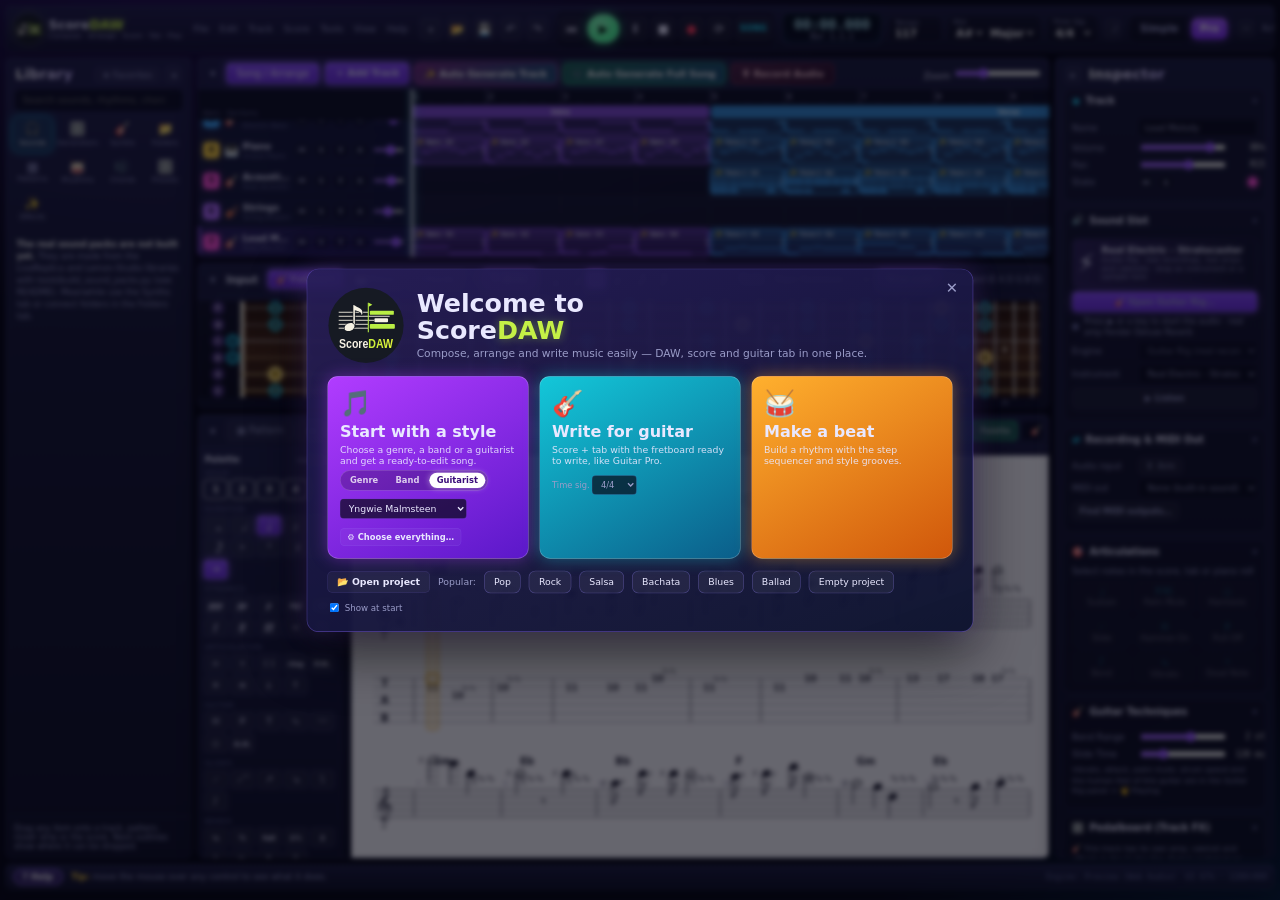
==== commit 616c2544: "Add recorded concert harp and varied romantic classical arrangements" ====
--- a/index.html
+++ b/index.html
@@ -232,12 +232,13 @@
 </div>
 
 <!-- Scripts (plain scripts, no build step needed) -->
-<script src="js/config.js?v=prfit"></script>
+<script src="js/config.js?v=romantic-harp-1"></script>
 <script src="js/util.js?v=sort-20261118"></script>
 <script src="js/pedals.js?v=20261116b"></script>
-<script src="js/model.js?v=39208a43d649"></script>
+<script src="js/model.js?v=romantic-harp-2"></script>
 <script src="js/bowed.js?v=viola-sustain-2"></script>
-<script src="js/audio.js?v=aharm"></script>
+<script src="js/harp.js?v=romantic-intros-1"></script>
+<script src="js/audio.js?v=romantic-harp-3"></script>
 <!-- Guitar Rig: the Guitar Lab engine (tools/guitar-lab) — gl-base.js tells it where its files are -->
 <script src="js/gl-base.js"></script>
 <script src="tools/guitar-lab/presets.js?v=tune-20261118"></script>
@@ -264,7 +265,7 @@
 <script src="js/views/pianoroll.js?v=fit"></script>
 <script src="js/views/notation.js?v=slide-label"></script>
 <script src="js/views/mixer.js"></script>
-<script src="js/views/inspector.js?v=classical-2"></script>
+<script src="js/views/inspector.js?v=romantic-harp-1"></script>
 <script src="js/settings.js"></script>
 <script src="js/generators.js?v=leak20261117"></script>
 <script src="js/autogen.js?v=4b9a522e7b28"></script>
@@ -274,10 +275,11 @@
 <script src="js/legends.js?v=vh-balance"></script>
 <script src="js/artist-profile-data.js?v=697f6e2f7d17"></script>
 <script src="js/artist-profiles.js?v=7be63b096aa8"></script>
-<script src="js/classical.js?v=viola-vol-20261118"></script>
-<script src="js/songgen.js?v=default-track"></script>
+<script src="js/romantic.js?v=romantic-intros-1"></script>
+<script src="js/classical.js?v=romantic-intros-1"></script>
+<script src="js/songgen.js?v=romantic-intros-1"></script>
 <script src="js/vocals.js"></script>
-<script src="js/export.js?v=chamber-legato-2"></script>
+<script src="js/export.js?v=romantic-harp-1"></script>
 <script src="js/midiout.js"></script>
 <script src="js/recorder.js"></script>
 <script src="js/recstudio.js"></script>
@@ -288,6 +290,6 @@
 <script src="js/views/pianorig-panel.js"></script>
 <script src="js/views/windrig-panel.js"></script>
 <script src="js/layout.js"></script>
-<script src="js/app.js?v=prfit"></script>
+<script src="js/app.js?v=romantic-harp-3"></script>
 </body>
 </html>
